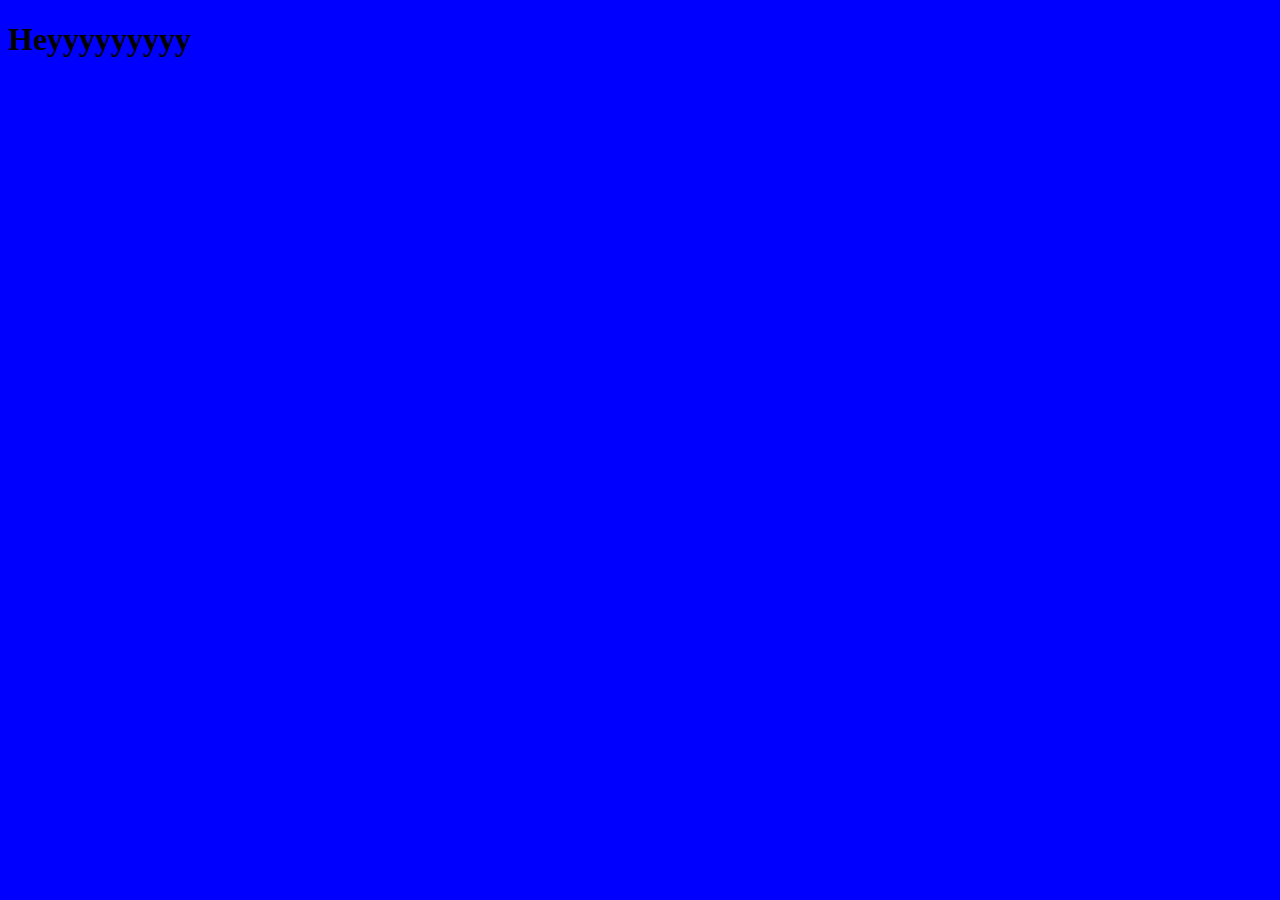
==== index.html @ 43ddbbf1 "Changes" ====
<!DOCTYPE html>
<html lang="en">
<head>
    <meta charset="UTF-8">
    <meta http-equiv="X-UA-Compatible" content="IE=edge">
    <meta name="viewport" content="width=device-width, initial-scale=1.0">
    <title>Twitter</title>
    <link rel="stylesheet" href="style.css">
</head>
<body>
    <h1>Heyyyyyyyyy</h1>
</body>
</html>
---- style.css ----
*{
    background-color: blue;
}
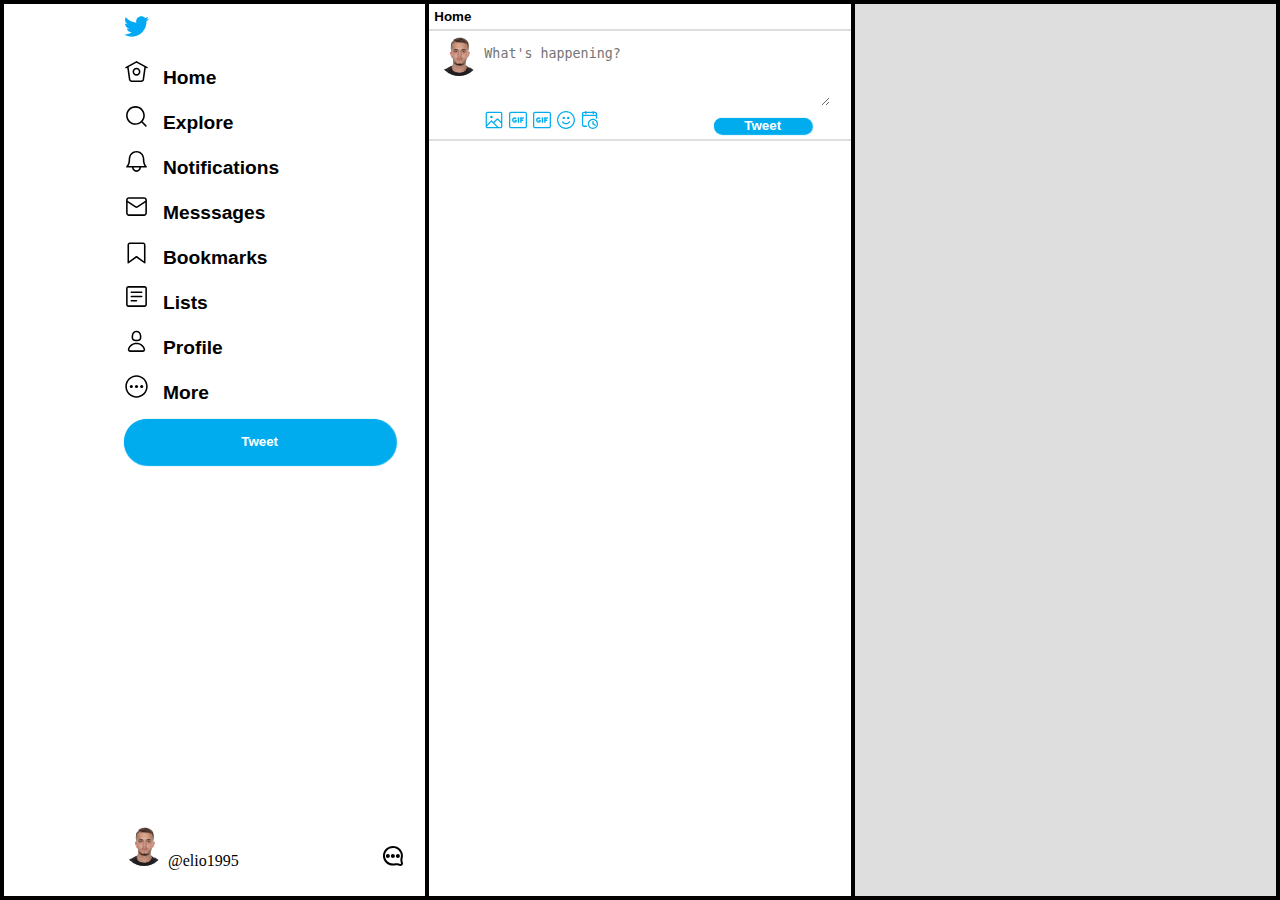
==== commit 0145d3f2: "Left-menu and main menu changes" ====
--- a/index.html
+++ b/index.html
@@ -8,6 +8,114 @@
     <link rel="stylesheet" href="style.css">
 </head>
 <body>
-    <h1>Heyyyyyyyyy</h1>
+<div class="container">
+
+<!-- LEFT-MENU -->
+<header class="left-menu">
+
+<nav class="navigation">
+ <div class="twitter-icon">
+<img src="images/icons/twitter.svg" alt="twitter"
+>
+</div>
+<div class="home">
+    <svg class="home-icon" viewBox="0 0 24 24"><g><path d="M22.46 7.57L12.357 2.115c-.223-.12-.49-.12-.713 0L1.543 7.57c-.364.197-.5.652-.303 1.017.135.25.394.393.66.393.12 0 .243-.03.356-.09l.815-.44L4.7 19.963c.214 1.215 1.308 2.062 2.658 2.062h9.282c1.352 0 2.445-.848 2.663-2.087l1.626-11.49.818.442c.364.193.82.06 1.017-.304.196-.363.06-.818-.304-1.016zm-4.638 12.133c-.107.606-.703.822-1.18.822H7.36c-.48 0-1.075-.216-1.178-.798L4.48 7.69 12 3.628l7.522 4.06-1.7 12.015z"></path><path d="M8.22 12.184c0 2.084 1.695 3.78 3.78 3.78s3.78-1.696 3.78-3.78-1.695-3.78-3.78-3.78-3.78 1.696-3.78 3.78zm6.06 0c0 1.258-1.022 2.28-2.28 2.28s-2.28-1.022-2.28-2.28 1.022-2.28 2.28-2.28 2.28 1.022 2.28 2.28z"></path></g></svg>
+    <p>Home</p>
+</div>
+<div class="explore">
+    <svg class="explore-icon" viewBox="0 0 24 24"><g><path d="M21.53 20.47l-3.66-3.66C19.195 15.24 20 13.214 20 11c0-4.97-4.03-9-9-9s-9 4.03-9 9 4.03 9 9 9c2.215 0 4.24-.804 5.808-2.13l3.66 3.66c.147.146.34.22.53.22s.385-.073.53-.22c.295-.293.295-.767.002-1.06zM3.5 11c0-4.135 3.365-7.5 7.5-7.5s7.5 3.365 7.5 7.5-3.365 7.5-7.5 7.5-7.5-3.365-7.5-7.5z"></path></g></svg>
+    <p>Explore</p> 
+</div>
+<div class="notifications">
+    <svg class="notifications-icon" viewBox="0 0 24 24"><g><path d="M21.697 16.468c-.02-.016-2.14-1.64-2.103-6.03.02-2.532-.812-4.782-2.347-6.335C15.872 2.71 14.01 1.94 12.005 1.93h-.013c-2.004.01-3.866.78-5.242 2.174-1.534 1.553-2.368 3.802-2.346 6.334.037 4.33-2.02 5.967-2.102 6.03-.26.193-.366.53-.265.838.102.308.39.515.712.515h4.92c.102 2.31 1.997 4.16 4.33 4.16s4.226-1.85 4.327-4.16h4.922c.322 0 .61-.206.71-.514.103-.307-.003-.645-.263-.838zM12 20.478c-1.505 0-2.73-1.177-2.828-2.658h5.656c-.1 1.48-1.323 2.66-2.828 2.66zM4.38 16.32c.74-1.132 1.548-3.028 1.524-5.896-.018-2.16.644-3.982 1.913-5.267C8.91 4.05 10.397 3.437 12 3.43c1.603.008 3.087.62 4.18 1.728 1.27 1.285 1.933 3.106 1.915 5.267-.024 2.868.785 4.765 1.525 5.896H4.38z"></path></g></svg>
+    <p>Notifications</p> 
+</div>
+<div class="messages">
+    <svg class="messages-icon" viewBox="0 0 24 24"><g><path d="M19.25 3.018H4.75C3.233 3.018 2 4.252 2 5.77v12.495c0 1.518 1.233 2.753 2.75 2.753h14.5c1.517 0 2.75-1.235 2.75-2.753V5.77c0-1.518-1.233-2.752-2.75-2.752zm-14.5 1.5h14.5c.69 0 1.25.56 1.25 1.25v.714l-8.05 5.367c-.273.18-.626.182-.9-.002L3.5 6.482v-.714c0-.69.56-1.25 1.25-1.25zm14.5 14.998H4.75c-.69 0-1.25-.56-1.25-1.25V8.24l7.24 4.83c.383.256.822.384 1.26.384.44 0 .877-.128 1.26-.383l7.24-4.83v10.022c0 .69-.56 1.25-1.25 1.25z"></path></g></svg>
+   <p>Messsages</p> 
+</div>
+<div class="bookmarks">
+    <svg class="bookmarks-icon" viewBox="0 0 24 24"><g><path d="M19.9 23.5c-.157 0-.312-.05-.442-.144L12 17.928l-7.458 5.43c-.228.164-.53.19-.782.06-.25-.127-.41-.385-.41-.667V5.6c0-1.24 1.01-2.25 2.25-2.25h12.798c1.24 0 2.25 1.01 2.25 2.25v17.15c0 .282-.158.54-.41.668-.106.055-.223.082-.34.082zM12 16.25c.155 0 .31.048.44.144l6.71 4.883V5.6c0-.412-.337-.75-.75-.75H5.6c-.413 0-.75.338-.75.75v15.677l6.71-4.883c.13-.096.285-.144.44-.144z"></path></g></svg>
+     <p>Bookmarks</p> 
+</div>
+<div class="lists">
+    <svg class="lists-icon" viewBox="0 0 24 24"><g><path d="M19.75 22H4.25C3.01 22 2 20.99 2 19.75V4.25C2 3.01 3.01 2 4.25 2h15.5C20.99 2 22 3.01 22 4.25v15.5c0 1.24-1.01 2.25-2.25 2.25zM4.25 3.5c-.414 0-.75.337-.75.75v15.5c0 .413.336.75.75.75h15.5c.414 0 .75-.337.75-.75V4.25c0-.413-.336-.75-.75-.75H4.25z"></path><path d="M17 8.64H7c-.414 0-.75-.337-.75-.75s.336-.75.75-.75h10c.414 0 .75.335.75.75s-.336.75-.75.75zm0 4.11H7c-.414 0-.75-.336-.75-.75s.336-.75.75-.75h10c.414 0 .75.336.75.75s-.336.75-.75.75zm-5 4.11H7c-.414 0-.75-.335-.75-.75s.336-.75.75-.75h5c.414 0 .75.337.75.75s-.336.75-.75.75z"></path></g></svg>
+    <p>Lists</p> 
+</div>
+<div class="profile">
+    <svg class="profile-icon" viewBox="0 0 24 24"><g><path d="M12 11.816c1.355 0 2.872-.15 3.84-1.256.814-.93 1.078-2.368.806-4.392-.38-2.825-2.117-4.512-4.646-4.512S7.734 3.343 7.354 6.17c-.272 2.022-.008 3.46.806 4.39.968 1.107 2.485 1.256 3.84 1.256zM8.84 6.368c.162-1.2.787-3.212 3.16-3.212s2.998 2.013 3.16 3.212c.207 1.55.057 2.627-.45 3.205-.455.52-1.266.743-2.71.743s-2.255-.223-2.71-.743c-.507-.578-.657-1.656-.45-3.205zm11.44 12.868c-.877-3.526-4.282-5.99-8.28-5.99s-7.403 2.464-8.28 5.99c-.172.692-.028 1.4.395 1.94.408.52 1.04.82 1.733.82h12.304c.693 0 1.325-.3 1.733-.82.424-.54.567-1.247.394-1.94zm-1.576 1.016c-.126.16-.316.246-.552.246H5.848c-.235 0-.426-.085-.552-.246-.137-.174-.18-.412-.12-.654.71-2.855 3.517-4.85 6.824-4.85s6.114 1.994 6.824 4.85c.06.242.017.48-.12.654z"></path></g></svg>
+    <p>Profile</p> 
+</div>
+<div class="more">
+    <svg class="more-icon" viewBox="0 0 24 24"><g><circle cx="17" cy="12" r="1.5"></circle><circle cx="12" cy="12" r="1.5"></circle><circle cx="7" cy="12" r="1.5"></circle><path d="M12 22.75C6.072 22.75 1.25 17.928 1.25 12S6.072 1.25 12 1.25 22.75 6.072 22.75 12 17.928 22.75 12 22.75zm0-20C6.9 2.75 2.75 6.9 2.75 12S6.9 21.25 12 21.25s9.25-4.15 9.25-9.25S17.1 2.75 12 2.75z"></path></g></svg>
+    <p>More</p> 
+</div>
+<button class="tweet">
+    <a href="page/page.html">Tweet</a>
+</button>
+</nav>
+
+<div class="my-profile">
+<img class="profile-picture" src="images/photos/profile.jpg" alt="Elio">
+@elio1995 
+<svg class="points" width="20px" height="20px" viewBox="0 0 20 20" version="1.1" xmlns="http://www.w3.org/2000/svg" xmlns:xlink="http://www.w3.org/1999/xlink">
+    <g id="Page-1" stroke="none" stroke-width="1" fill="none" fill-rule="evenodd">
+  <g id="Dribbble-Light-Preview" transform="translate(-420.000000, -959.000000)" fill="#000000">
+   <g id="icons" transform="translate(56.000000, 160.000000)">
+      <path d="M380.872728,808.94 C380.872728,810.045 379.977728,810.94 378.872728,810.94 C377.767728,810.94 376.872728,810.045 376.872728,808.94 C376.872728,807.835 377.767728,806.94 378.872728,806.94 C379.977728,806.94 380.872728,807.835 380.872728,808.94 M375.872728,808.94 C375.872728,810.045 374.977728,810.94 373.872728,810.94 C372.767728,810.94 371.872728,810.045 371.872728,808.94 C371.872728,807.835 372.767728,806.94 373.872728,806.94 C374.977728,806.94 375.872728,807.835 375.872728,808.94 M370.872728,808.94 C370.872728,810.045 369.977728,810.94 368.872728,810.94 C367.767728,810.94 366.872728,810.045 366.872728,808.94 C366.872728,807.835 367.767728,806.94 368.872728,806.94 C369.977728,806.94 370.872728,807.835 370.872728,808.94 M381.441728,817 C381.441728,817 378.825728,816.257 377.018728,816.257 C375.544728,816.257 375.208728,816.518 373.957728,816.518 C369.877728,816.518 366.581728,813.508 366.075728,809.851 C365.403728,804.997 369.268728,800.999 373.957728,801 C377.900728,801 381.002728,803.703 381.732728,807.083 C382.000728,808.318 381.973728,809.544 381.654728,810.726 C381.274728,812.131 381.291728,813.711 381.703728,815.294 C381.914728,816.103 382.302728,817 381.441728,817 M383.917728,815.859 C383.917728,815.859 383.640728,814.794 383.639728,814.79 C383.336728,813.63 383.271728,812.405 383.584728,811.248 C383.970728,809.822 384.035728,808.268 383.687728,806.66 C382.767728,802.405 378.861728,799 373.957728,799 C367.999728,798.999 363.264728,804.127 364.094728,810.125 C364.736728,814.766 368.870728,818.518 373.957728,818.518 C375.426728,818.518 375.722728,818.257 377.019728,818.257 C378.583728,818.257 380.795728,818.919 380.795728,818.919 C382.683728,819.392 384.399728,817.71 383.917728,815.859" id="message_three_points-[#1560]"></path>
+     </g>
+     </g>
+     </g>
+</svg>
+</div>
+</header>
+
+<!-- MAIN -->
+<main class="main">
+<h1>Home</h1>
+
+<div class="comment-box">
+
+    <form action="textarea">
+        <label class="comment">
+            <img  class="profile-picture" src="images/photos/profile.jpg" alt="elio"
+            height="50px"
+            width="50px">
+            <textarea
+            class="write-comment"
+            placeholder="What's happening?"
+            name="message"
+            cols="43"
+            rows="4"
+            minlength="10" 
+            ></textarea>
+        </label>
+    </form>
+    
+    <div class="comment-icon">
+        <svg viewBox="0 0 24 24" class="media-icon"><g><path d="M19.75 2H4.25C3.01 2 2 3.01 2 4.25v15.5C2 20.99 3.01 22 4.25 22h15.5c1.24 0 2.25-1.01 2.25-2.25V4.25C22 3.01 20.99 2 19.75 2zM4.25 3.5h15.5c.413 0 .75.337.75.75v9.676l-3.858-3.858c-.14-.14-.33-.22-.53-.22h-.003c-.2 0-.393.08-.532.224l-4.317 4.384-1.813-1.806c-.14-.14-.33-.22-.53-.22-.193-.03-.395.08-.535.227L3.5 17.642V4.25c0-.413.337-.75.75-.75zm-.744 16.28l5.418-5.534 6.282 6.254H4.25c-.402 0-.727-.322-.744-.72zm16.244.72h-2.42l-5.007-4.987 3.792-3.85 4.385 4.384v3.703c0 .413-.337.75-.75.75z"></path><circle cx="8.868" cy="8.309" r="1.542"></circle></g></svg>
+        <svg viewBox="0 0 24 24" class="gif-icon"><g><path d="M19 10.5V8.8h-4.4v6.4h1.7v-2h2v-1.7h-2v-1H19zm-7.3-1.7h1.7v6.4h-1.7V8.8zm-3.6 1.6c.4 0 .9.2 1.2.5l1.2-1C9.9 9.2 9 8.8 8.1 8.8c-1.8 0-3.2 1.4-3.2 3.2s1.4 3.2 3.2 3.2c1 0 1.8-.4 2.4-1.1v-2.5H7.7v1.2h1.2v.6c-.2.1-.5.2-.8.2-.9 0-1.6-.7-1.6-1.6 0-.8.7-1.6 1.6-1.6z"></path><path d="M20.5 2.02h-17c-1.24 0-2.25 1.007-2.25 2.247v15.507c0 1.238 1.01 2.246 2.25 2.246h17c1.24 0 2.25-1.008 2.25-2.246V4.267c0-1.24-1.01-2.247-2.25-2.247zm.75 17.754c0 .41-.336.746-.75.746h-17c-.414 0-.75-.336-.75-.746V4.267c0-.412.336-.747.75-.747h17c.414 0 .75.335.75.747v15.507z"></path></g></svg>
+        <svg viewBox="0 0 24 24" class="chart-icon"><g><path d="M19 10.5V8.8h-4.4v6.4h1.7v-2h2v-1.7h-2v-1H19zm-7.3-1.7h1.7v6.4h-1.7V8.8zm-3.6 1.6c.4 0 .9.2 1.2.5l1.2-1C9.9 9.2 9 8.8 8.1 8.8c-1.8 0-3.2 1.4-3.2 3.2s1.4 3.2 3.2 3.2c1 0 1.8-.4 2.4-1.1v-2.5H7.7v1.2h1.2v.6c-.2.1-.5.2-.8.2-.9 0-1.6-.7-1.6-1.6 0-.8.7-1.6 1.6-1.6z"></path><path d="M20.5 2.02h-17c-1.24 0-2.25 1.007-2.25 2.247v15.507c0 1.238 1.01 2.246 2.25 2.246h17c1.24 0 2.25-1.008 2.25-2.246V4.267c0-1.24-1.01-2.247-2.25-2.247zm.75 17.754c0 .41-.336.746-.75.746h-17c-.414 0-.75-.336-.75-.746V4.267c0-.412.336-.747.75-.747h17c.414 0 .75.335.75.747v15.507z"></path></g></svg>
+        <svg viewBox="0 0 24 24" class="emoji-icon"><g><path d="M12 22.75C6.072 22.75 1.25 17.928 1.25 12S6.072 1.25 12 1.25 22.75 6.072 22.75 12 17.928 22.75 12 22.75zm0-20C6.9 2.75 2.75 6.9 2.75 12S6.9 21.25 12 21.25s9.25-4.15 9.25-9.25S17.1 2.75 12 2.75z"></path><path d="M12 17.115c-1.892 0-3.633-.95-4.656-2.544-.224-.348-.123-.81.226-1.035.348-.226.812-.124 1.036.226.747 1.162 2.016 1.855 3.395 1.855s2.648-.693 3.396-1.854c.224-.35.688-.45 1.036-.225.35.224.45.688.226 1.036-1.025 1.594-2.766 2.545-4.658 2.545z"></path><circle cx="14.738" cy="9.458" r="1.478"></circle><circle cx="9.262" cy="9.458" r="1.478"></circle></g></svg>
+        <svg viewBox="0 0 24 24" class="calendar-icon"><g><path d="M-37.9 18c-.1-.1-.1-.1-.1-.2.1 0 .1.1.1.2z"></path><path d="M-37.9 18c-.1-.1-.1-.1-.1-.2.1 0 .1.1.1.2zM18 2.2h-1.3v-.3c0-.4-.3-.8-.8-.8-.4 0-.8.3-.8.8v.3H7.7v-.3c0-.4-.3-.8-.8-.8-.4 0-.8.3-.8.8v.3H4.8c-1.4 0-2.5 1.1-2.5 2.5v13.1c0 1.4 1.1 2.5 2.5 2.5h2.9c.4 0 .8-.3.8-.8 0-.4-.3-.8-.8-.8H4.8c-.6 0-1-.5-1-1V7.9c0-.3.4-.7 1-.7H18c.6 0 1 .4 1 .7v1.8c0 .4.3.8.8.8.4 0 .8-.3.8-.8v-5c-.1-1.4-1.2-2.5-2.6-2.5zm1 3.7c-.3-.1-.7-.2-1-.2H4.8c-.4 0-.7.1-1 .2V4.7c0-.6.5-1 1-1h1.3v.5c0 .4.3.8.8.8.4 0 .8-.3.8-.8v-.5h7.5v.5c0 .4.3.8.8.8.4 0 .8-.3.8-.8v-.5H18c.6 0 1 .5 1 1v1.2z"></path><path d="M15.5 10.4c-3.4 0-6.2 2.8-6.2 6.2 0 3.4 2.8 6.2 6.2 6.2 3.4 0 6.2-2.8 6.2-6.2 0-3.4-2.8-6.2-6.2-6.2zm0 11c-2.6 0-4.7-2.1-4.7-4.7s2.1-4.7 4.7-4.7 4.7 2.1 4.7 4.7c0 2.5-2.1 4.7-4.7 4.7z"></path><path d="M18.9 18.7c-.1.2-.4.4-.6.4-.1 0-.3 0-.4-.1l-3.1-2v-3c0-.4.3-.8.8-.8.4 0 .8.3.8.8v2.2l2.4 1.5c.2.2.3.6.1 1z"></path></g></svg>
+    </div>
+    
+    <button class="tweet-1">
+        <a href="page/page.html">Tweet</a>
+    </button>  
+</div>
+    
+
+
+
+</main>
+
+<!-- RIGHT-MENU -->
+<aside class="right-menu">    
+</aside>
+
+</div>
+
+</body>
 </body>
 </html>--- a/style.css
+++ b/style.css
@@ -1,3 +1,279 @@
 *{
-    background-color: blue;
+ margin: 0;
+ padding: 0;
+ box-sizing: border-box;
+}
+
+
+.container{
+    border: solid 2px black;
+
+    display: grid;
+    grid-template-columns: minmax(auto, 1fr) minmax(400px,1fr) minmax(auto, 1fr);
+
+    width: 100vw;
+    height: 100vh;
+    background-color: rgb(223, 222, 222);
+}
+
+/* LEFT-MENU */
+.left-menu{
+    border: solid 2px black;
+    padding: 10px 0 0 120px;
+    display: grid;
+    grid-template-rows: auto 70px;
+    background-color: white;
+}
+
+.navigation{
+    display: grid;
+    grid-auto-rows: 45px;
+
+}
+
+.twitter-icon{
+    height: 25px;
+    width: 25px;
+    margin-bottom: 50px;
+}
+
+.home p{
+    display: inline;
+    font-size: larger;
+    padding: 10px;
+    font-weight: bold;
+    font-family:  -apple-system, BlinkMacSystemFont, "Segoe UI", Roboto, Helvetica, Arial, sans-serif;
+    
+}
+
+.home-icon{
+ width: 25px;
+ height: 25px;
+}
+
+
+.explore p{
+    display: inline;
+    font-size: larger;
+    padding: 10px;
+    font-weight: bold;
+    font-family:  -apple-system, BlinkMacSystemFont, "Segoe UI", Roboto, Helvetica, Arial, sans-serif;
+}
+
+.explore-icon{
+    width: 25px;
+    height: 25px; 
+}
+
+
+.notifications p{
+    display: inline;
+    font-size: larger;
+    padding: 10px;
+    font-weight: bold;
+    font-family:  -apple-system, BlinkMacSystemFont, "Segoe UI", Roboto, Helvetica, Arial, sans-serif;
+}
+
+.notifications-icon{
+    width: 25px;
+    height: 25px; 
+}
+
+
+.messages p{
+    display: inline;
+    font-size: larger;
+    padding: 10px;
+    font-weight: bold;
+    font-family:  -apple-system, BlinkMacSystemFont, "Segoe UI", Roboto, Helvetica, Arial, sans-serif;
+}
+
+.messages-icon{
+    width: 25px;
+    height: 25px; 
+}
+
+.bookmarks p{
+    display: inline;
+    font-size: larger;
+    padding: 10px;
+    font-weight: bold;
+    font-family:  -apple-system, BlinkMacSystemFont, "Segoe UI", Roboto, Helvetica, Arial, sans-serif;
+}
+
+.bookmarks-icon{
+    width: 25px;
+    height: 25px; 
+}
+
+
+.lists p{
+    display: inline;
+    font-size: larger;
+    padding: 10px;
+    font-weight: bold;
+    font-family:  -apple-system, BlinkMacSystemFont, "Segoe UI", Roboto, Helvetica, Arial, sans-serif;
+}
+
+.lists-icon{
+    width: 25px;
+    height: 25px; 
+}
+
+.profile p{
+    display: inline;
+    font-size: larger;
+    padding: 10px;
+    font-weight: bold;
+    font-family:  -apple-system, BlinkMacSystemFont, "Segoe UI", Roboto, Helvetica, Arial, sans-serif;
+}
+
+.profile-icon{
+    width: 25px;
+    height: 25px; 
+}
+
+.more p{
+    display: inline;
+    font-size: larger;
+    padding: 10px;
+    font-weight: bold;
+    font-family:  -apple-system, BlinkMacSystemFont, "Segoe UI", Roboto, Helvetica, Arial, sans-serif;
+}
+
+.more-icon{
+    width: 25px;
+    height: 25px; 
+}
+
+.tweet{
+    background-color: #00acee;
+    margin-right: 30px;
+    border-radius: 30px 30px 30px 30px;
+    box-shadow: 1px 1px 1px 1px #00acee;
+    border: none;
+}
+
+.tweet a{
+    text-decoration: none;
+    color: white;
+    font-weight: bold;
+    font-family:  -apple-system, BlinkMacSystemFont, "Segoe UI", Roboto, Helvetica, Arial, sans-serif;
+}
+
+.my-profile{
+
+}
+
+.profile-picture{
+    height: 40px;
+    width: 40px;
+    border-radius: 50%;
+}
+
+
+.points{
+  margin-left: 140px; 
+}
+
+/* MAIN */
+.main{
+    border: solid 2px black;
+    background-color: white;
+}
+
+
+.main h1{
+    border-bottom: solid 2px rgb(223, 222, 222);
+    margin-bottom: 5px;
+    padding: 5px;
+    font-weight: bold;
+    font-family:  -apple-system, BlinkMacSystemFont, "Segoe UI", Roboto, Helvetica, Arial, sans-serif;
+    font-size: smaller;
+}
+
+.comment-box{
+    border-bottom: solid 2px rgb(223, 222, 222);
+    padding-bottom: 5px;
+    margin-bottom: 15px;
+}
+
+.comment{
+    position: relative;
+}
+
+
+.comment .profile-picture{
+    position: absolute;
+    margin-left: 10px;
+}
+
+.comment .write-comment{
+    margin-left: 55px;
+    margin-top: 10px;
+    overflow: hidden;
+    border: none;
+}
+
+
+.comment-icon{
+    display: inline;
+    margin-left: 55px;
+}
+
+.media-icon{
+    width: 20px;
+    height: 20px; 
+    fill: #00acee;
+}
+
+.gif-icon{
+    width: 20px;
+    height: 20px; 
+    fill: #00acee;
+}
+
+.chart-icon{
+    width: 20px;
+    height: 20px; 
+    fill: #00acee;
+}
+
+.emoji-icon{
+    width: 20px;
+    height: 20px; 
+    fill: #00acee;
+}
+
+.calendar-icon{
+    width: 20px;
+    height: 20px; 
+    fill: #00acee;
+}
+
+
+.tweet-1{
+    background-color: #00acee;
+    margin-right: 30px;
+    border-radius: 30px 30px 30px 30px;
+    box-shadow: 1px 1px 1px 1px #00acee;
+    border: none;
+    margin-left: 110px;
+    display: inline;
+    
+}
+
+.tweet-1 a{
+    text-decoration: none;
+    color: white;
+    font-family:  -apple-system, BlinkMacSystemFont, "Segoe UI", Roboto, Helvetica, Arial, sans-serif;
+    font-weight: bold;
+    
+    margin: 30px;
+}
+
+
+/* RIGHT-MENU */
+.right-menu{
+    border: solid 2px black;
 }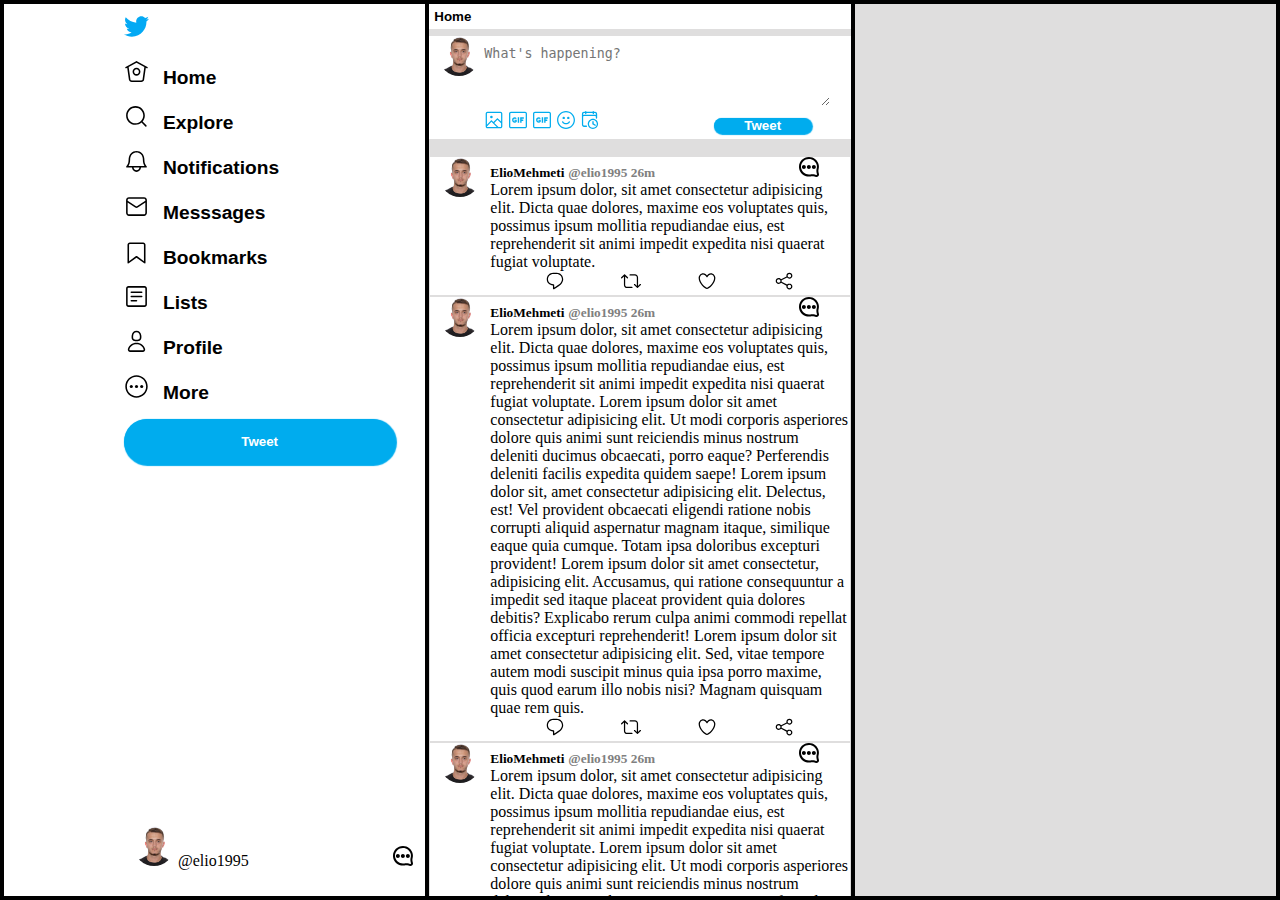
==== commit 40238aee: "main menu changes" ====
--- a/index.html
+++ b/index.html
@@ -105,6 +105,389 @@
     </button>  
 </div>
     
+<article class="posts">
+<section class="post-area">
+<div>
+    <img class="profile-picture" src="images/photos/profile.jpg" alt="Elio"
+    height="50px"
+    width="50px">
+</div>
+<div>
+    <h2>ElioMehmeti</h2> <h3>@elio1995 26m</h3> <svg class="points" width="20px" height="20px" viewBox="0 0 20 20" version="1.1" xmlns="http://www.w3.org/2000/svg" xmlns:xlink="http://www.w3.org/1999/xlink">
+        <g id="Page-1" stroke="none" stroke-width="1" fill="none" fill-rule="evenodd">
+      <g id="Dribbble-Light-Preview" transform="translate(-420.000000, -959.000000)" fill="#000000">
+       <g id="icons" transform="translate(56.000000, 160.000000)">
+          <path d="M380.872728,808.94 C380.872728,810.045 379.977728,810.94 378.872728,810.94 C377.767728,810.94 376.872728,810.045 376.872728,808.94 C376.872728,807.835 377.767728,806.94 378.872728,806.94 C379.977728,806.94 380.872728,807.835 380.872728,808.94 M375.872728,808.94 C375.872728,810.045 374.977728,810.94 373.872728,810.94 C372.767728,810.94 371.872728,810.045 371.872728,808.94 C371.872728,807.835 372.767728,806.94 373.872728,806.94 C374.977728,806.94 375.872728,807.835 375.872728,808.94 M370.872728,808.94 C370.872728,810.045 369.977728,810.94 368.872728,810.94 C367.767728,810.94 366.872728,810.045 366.872728,808.94 C366.872728,807.835 367.767728,806.94 368.872728,806.94 C369.977728,806.94 370.872728,807.835 370.872728,808.94 M381.441728,817 C381.441728,817 378.825728,816.257 377.018728,816.257 C375.544728,816.257 375.208728,816.518 373.957728,816.518 C369.877728,816.518 366.581728,813.508 366.075728,809.851 C365.403728,804.997 369.268728,800.999 373.957728,801 C377.900728,801 381.002728,803.703 381.732728,807.083 C382.000728,808.318 381.973728,809.544 381.654728,810.726 C381.274728,812.131 381.291728,813.711 381.703728,815.294 C381.914728,816.103 382.302728,817 381.441728,817 M383.917728,815.859 C383.917728,815.859 383.640728,814.794 383.639728,814.79 C383.336728,813.63 383.271728,812.405 383.584728,811.248 C383.970728,809.822 384.035728,808.268 383.687728,806.66 C382.767728,802.405 378.861728,799 373.957728,799 C367.999728,798.999 363.264728,804.127 364.094728,810.125 C364.736728,814.766 368.870728,818.518 373.957728,818.518 C375.426728,818.518 375.722728,818.257 377.019728,818.257 C378.583728,818.257 380.795728,818.919 380.795728,818.919 C382.683728,819.392 384.399728,817.71 383.917728,815.859" id="message_three_points-[#1560]"></path>
+         </g>
+         </g>
+         </g>
+    </svg>
+    <p>Lorem ipsum dolor, sit amet consectetur adipisicing elit. Dicta quae dolores, maxime eos voluptates quis, possimus ipsum mollitia repudiandae eius, est reprehenderit sit animi impedit expedita nisi quaerat fugiat voluptate.</p>
+    <div class="comment-like-icons">
+       <div> <svg viewBox="0 0 24 24" class="comment-icon"><g><path d="M14.046 2.242l-4.148-.01h-.002c-4.374 0-7.8 3.427-7.8 7.802 0 4.098 3.186 7.206 7.465 7.37v3.828c0 .108.044.286.12.403.142.225.384.347.632.347.138 0 .277-.038.402-.118.264-.168 6.473-4.14 8.088-5.506 1.902-1.61 3.04-3.97 3.043-6.312v-.017c-.006-4.367-3.43-7.787-7.8-7.788zm3.787 12.972c-1.134.96-4.862 3.405-6.772 4.643V16.67c0-.414-.335-.75-.75-.75h-.396c-3.66 0-6.318-2.476-6.318-5.886 0-3.534 2.768-6.302 6.3-6.302l4.147.01h.002c3.532 0 6.3 2.766 6.302 6.296-.003 1.91-.942 3.844-2.514 5.176z"></path></g></svg></div>
+      <div><svg viewBox="0 0 24 24" class="repost-icon"><g><path d="M23.77 15.67c-.292-.293-.767-.293-1.06 0l-2.22 2.22V7.65c0-2.068-1.683-3.75-3.75-3.75h-5.85c-.414 0-.75.336-.75.75s.336.75.75.75h5.85c1.24 0 2.25 1.01 2.25 2.25v10.24l-2.22-2.22c-.293-.293-.768-.293-1.06 0s-.294.768 0 1.06l3.5 3.5c.145.147.337.22.53.22s.383-.072.53-.22l3.5-3.5c.294-.292.294-.767 0-1.06zm-10.66 3.28H7.26c-1.24 0-2.25-1.01-2.25-2.25V6.46l2.22 2.22c.148.147.34.22.532.22s.384-.073.53-.22c.293-.293.293-.768 0-1.06l-3.5-3.5c-.293-.294-.768-.294-1.06 0l-3.5 3.5c-.294.292-.294.767 0 1.06s.767.293 1.06 0l2.22-2.22V16.7c0 2.068 1.683 3.75 3.75 3.75h5.85c.414 0 .75-.336.75-.75s-.337-.75-.75-.75z"></path></g></svg></div>
+      <div><svg viewBox="0 0 24 24" class="like-icon"><g><path d="M12 21.638h-.014C9.403 21.59 1.95 14.856 1.95 8.478c0-3.064 2.525-5.754 5.403-5.754 2.29 0 3.83 1.58 4.646 2.73.814-1.148 2.354-2.73 4.645-2.73 2.88 0 5.404 2.69 5.404 5.755 0 6.376-7.454 13.11-10.037 13.157H12zM7.354 4.225c-2.08 0-3.903 1.988-3.903 4.255 0 5.74 7.034 11.596 8.55 11.658 1.518-.062 8.55-5.917 8.55-11.658 0-2.267-1.823-4.255-3.903-4.255-2.528 0-3.94 2.936-3.952 2.965-.23.562-1.156.562-1.387 0-.014-.03-1.425-2.965-3.954-2.965z"></path></g></svg></div>
+      <div><svg viewBox="0 0 24 24" class="share-icon"><g><path d="M18.466 14.928c-1.118 0-2.106.525-2.765 1.328l-6.587-3.358c.066-.27.11-.55.11-.842 0-.287-.042-.562-.106-.83l6.575-3.32c.658.81 1.65 1.34 2.774 1.34 1.978 0 3.586-1.606 3.586-3.58s-1.608-3.58-3.586-3.58-3.586 1.606-3.586 3.58c0 .314.054.614.13.904L8.463 9.876c-.656-.846-1.672-1.4-2.824-1.4-1.98 0-3.588 1.606-3.588 3.58s1.61 3.58 3.587 3.58c1.146 0 2.158-.55 2.815-1.39l6.56 3.343c-.08.294-.135.598-.135.918 0 1.974 1.608 3.58 3.586 3.58s3.586-1.606 3.586-3.58-1.61-3.58-3.586-3.58zm0-11.34c1.15 0 2.086.932 2.086 2.078s-.936 2.08-2.086 2.08-2.086-.934-2.086-2.08.935-2.08 2.086-2.08zM5.64 14.134c-1.15 0-2.088-.933-2.088-2.08s.937-2.08 2.087-2.08 2.085.935 2.085 2.08-.936 2.08-2.086 2.08zm12.826 6.452c-1.15 0-2.086-.933-2.086-2.08s.936-2.08 2.086-2.08 2.086.935 2.086 2.08-.936 2.08-2.086 2.08z"></path></g></svg></div>
+    </div>   
+</div>
+</section>
+
+<section class="post-area">
+    <div>
+        <img class="profile-picture" src="images/photos/profile.jpg" alt="Elio"
+        height="50px"
+        width="50px">
+    </div>
+    <div>
+        <h2>ElioMehmeti</h2> <h3>@elio1995 26m</h3> <svg class="points" width="20px" height="20px" viewBox="0 0 20 20" version="1.1" xmlns="http://www.w3.org/2000/svg" xmlns:xlink="http://www.w3.org/1999/xlink">
+            <g id="Page-1" stroke="none" stroke-width="1" fill="none" fill-rule="evenodd">
+          <g id="Dribbble-Light-Preview" transform="translate(-420.000000, -959.000000)" fill="#000000">
+           <g id="icons" transform="translate(56.000000, 160.000000)">
+              <path d="M380.872728,808.94 C380.872728,810.045 379.977728,810.94 378.872728,810.94 C377.767728,810.94 376.872728,810.045 376.872728,808.94 C376.872728,807.835 377.767728,806.94 378.872728,806.94 C379.977728,806.94 380.872728,807.835 380.872728,808.94 M375.872728,808.94 C375.872728,810.045 374.977728,810.94 373.872728,810.94 C372.767728,810.94 371.872728,810.045 371.872728,808.94 C371.872728,807.835 372.767728,806.94 373.872728,806.94 C374.977728,806.94 375.872728,807.835 375.872728,808.94 M370.872728,808.94 C370.872728,810.045 369.977728,810.94 368.872728,810.94 C367.767728,810.94 366.872728,810.045 366.872728,808.94 C366.872728,807.835 367.767728,806.94 368.872728,806.94 C369.977728,806.94 370.872728,807.835 370.872728,808.94 M381.441728,817 C381.441728,817 378.825728,816.257 377.018728,816.257 C375.544728,816.257 375.208728,816.518 373.957728,816.518 C369.877728,816.518 366.581728,813.508 366.075728,809.851 C365.403728,804.997 369.268728,800.999 373.957728,801 C377.900728,801 381.002728,803.703 381.732728,807.083 C382.000728,808.318 381.973728,809.544 381.654728,810.726 C381.274728,812.131 381.291728,813.711 381.703728,815.294 C381.914728,816.103 382.302728,817 381.441728,817 M383.917728,815.859 C383.917728,815.859 383.640728,814.794 383.639728,814.79 C383.336728,813.63 383.271728,812.405 383.584728,811.248 C383.970728,809.822 384.035728,808.268 383.687728,806.66 C382.767728,802.405 378.861728,799 373.957728,799 C367.999728,798.999 363.264728,804.127 364.094728,810.125 C364.736728,814.766 368.870728,818.518 373.957728,818.518 C375.426728,818.518 375.722728,818.257 377.019728,818.257 C378.583728,818.257 380.795728,818.919 380.795728,818.919 C382.683728,819.392 384.399728,817.71 383.917728,815.859" id="message_three_points-[#1560]"></path>
+             </g>
+             </g>
+             </g>
+        </svg>
+        <p>Lorem ipsum dolor, sit amet consectetur adipisicing elit. Dicta quae dolores, maxime eos voluptates quis, possimus ipsum mollitia repudiandae eius, est reprehenderit sit animi impedit expedita nisi quaerat fugiat voluptate. Lorem ipsum dolor sit amet consectetur adipisicing elit. Ut modi corporis asperiores dolore quis animi sunt reiciendis minus nostrum deleniti ducimus obcaecati, porro eaque? Perferendis deleniti facilis expedita quidem saepe! Lorem ipsum dolor sit, amet consectetur adipisicing elit. Delectus, est! Vel provident obcaecati eligendi ratione nobis corrupti aliquid aspernatur magnam itaque, similique eaque quia cumque. Totam ipsa doloribus excepturi provident! Lorem ipsum dolor sit amet consectetur, adipisicing elit. Accusamus, qui ratione consequuntur a impedit sed itaque placeat provident quia dolores debitis? Explicabo rerum culpa animi commodi repellat officia excepturi reprehenderit! Lorem ipsum dolor sit amet consectetur adipisicing elit. Sed, vitae tempore autem modi suscipit minus quia ipsa porro maxime, quis quod earum illo nobis nisi? Magnam quisquam quae rem quis. </p>
+        <div class="comment-like-icons">
+           <div> <svg viewBox="0 0 24 24" class="comment-icon"><g><path d="M14.046 2.242l-4.148-.01h-.002c-4.374 0-7.8 3.427-7.8 7.802 0 4.098 3.186 7.206 7.465 7.37v3.828c0 .108.044.286.12.403.142.225.384.347.632.347.138 0 .277-.038.402-.118.264-.168 6.473-4.14 8.088-5.506 1.902-1.61 3.04-3.97 3.043-6.312v-.017c-.006-4.367-3.43-7.787-7.8-7.788zm3.787 12.972c-1.134.96-4.862 3.405-6.772 4.643V16.67c0-.414-.335-.75-.75-.75h-.396c-3.66 0-6.318-2.476-6.318-5.886 0-3.534 2.768-6.302 6.3-6.302l4.147.01h.002c3.532 0 6.3 2.766 6.302 6.296-.003 1.91-.942 3.844-2.514 5.176z"></path></g></svg></div>
+          <div><svg viewBox="0 0 24 24" class="repost-icon"><g><path d="M23.77 15.67c-.292-.293-.767-.293-1.06 0l-2.22 2.22V7.65c0-2.068-1.683-3.75-3.75-3.75h-5.85c-.414 0-.75.336-.75.75s.336.75.75.75h5.85c1.24 0 2.25 1.01 2.25 2.25v10.24l-2.22-2.22c-.293-.293-.768-.293-1.06 0s-.294.768 0 1.06l3.5 3.5c.145.147.337.22.53.22s.383-.072.53-.22l3.5-3.5c.294-.292.294-.767 0-1.06zm-10.66 3.28H7.26c-1.24 0-2.25-1.01-2.25-2.25V6.46l2.22 2.22c.148.147.34.22.532.22s.384-.073.53-.22c.293-.293.293-.768 0-1.06l-3.5-3.5c-.293-.294-.768-.294-1.06 0l-3.5 3.5c-.294.292-.294.767 0 1.06s.767.293 1.06 0l2.22-2.22V16.7c0 2.068 1.683 3.75 3.75 3.75h5.85c.414 0 .75-.336.75-.75s-.337-.75-.75-.75z"></path></g></svg></div>
+          <div><svg viewBox="0 0 24 24" class="like-icon"><g><path d="M12 21.638h-.014C9.403 21.59 1.95 14.856 1.95 8.478c0-3.064 2.525-5.754 5.403-5.754 2.29 0 3.83 1.58 4.646 2.73.814-1.148 2.354-2.73 4.645-2.73 2.88 0 5.404 2.69 5.404 5.755 0 6.376-7.454 13.11-10.037 13.157H12zM7.354 4.225c-2.08 0-3.903 1.988-3.903 4.255 0 5.74 7.034 11.596 8.55 11.658 1.518-.062 8.55-5.917 8.55-11.658 0-2.267-1.823-4.255-3.903-4.255-2.528 0-3.94 2.936-3.952 2.965-.23.562-1.156.562-1.387 0-.014-.03-1.425-2.965-3.954-2.965z"></path></g></svg></div>
+          <div><svg viewBox="0 0 24 24" class="share-icon"><g><path d="M18.466 14.928c-1.118 0-2.106.525-2.765 1.328l-6.587-3.358c.066-.27.11-.55.11-.842 0-.287-.042-.562-.106-.83l6.575-3.32c.658.81 1.65 1.34 2.774 1.34 1.978 0 3.586-1.606 3.586-3.58s-1.608-3.58-3.586-3.58-3.586 1.606-3.586 3.58c0 .314.054.614.13.904L8.463 9.876c-.656-.846-1.672-1.4-2.824-1.4-1.98 0-3.588 1.606-3.588 3.58s1.61 3.58 3.587 3.58c1.146 0 2.158-.55 2.815-1.39l6.56 3.343c-.08.294-.135.598-.135.918 0 1.974 1.608 3.58 3.586 3.58s3.586-1.606 3.586-3.58-1.61-3.58-3.586-3.58zm0-11.34c1.15 0 2.086.932 2.086 2.078s-.936 2.08-2.086 2.08-2.086-.934-2.086-2.08.935-2.08 2.086-2.08zM5.64 14.134c-1.15 0-2.088-.933-2.088-2.08s.937-2.08 2.087-2.08 2.085.935 2.085 2.08-.936 2.08-2.086 2.08zm12.826 6.452c-1.15 0-2.086-.933-2.086-2.08s.936-2.08 2.086-2.08 2.086.935 2.086 2.08-.936 2.08-2.086 2.08z"></path></g></svg></div>
+        </div>   
+    </div>
+    </section>
+
+    <section class="post-area">
+        <div>
+            <img class="profile-picture" src="images/photos/profile.jpg" alt="Elio"
+            height="50px"
+            width="50px">
+        </div>
+        <div>
+            <h2>ElioMehmeti</h2> <h3>@elio1995 26m</h3> <svg class="points" width="20px" height="20px" viewBox="0 0 20 20" version="1.1" xmlns="http://www.w3.org/2000/svg" xmlns:xlink="http://www.w3.org/1999/xlink">
+                <g id="Page-1" stroke="none" stroke-width="1" fill="none" fill-rule="evenodd">
+              <g id="Dribbble-Light-Preview" transform="translate(-420.000000, -959.000000)" fill="#000000">
+               <g id="icons" transform="translate(56.000000, 160.000000)">
+                  <path d="M380.872728,808.94 C380.872728,810.045 379.977728,810.94 378.872728,810.94 C377.767728,810.94 376.872728,810.045 376.872728,808.94 C376.872728,807.835 377.767728,806.94 378.872728,806.94 C379.977728,806.94 380.872728,807.835 380.872728,808.94 M375.872728,808.94 C375.872728,810.045 374.977728,810.94 373.872728,810.94 C372.767728,810.94 371.872728,810.045 371.872728,808.94 C371.872728,807.835 372.767728,806.94 373.872728,806.94 C374.977728,806.94 375.872728,807.835 375.872728,808.94 M370.872728,808.94 C370.872728,810.045 369.977728,810.94 368.872728,810.94 C367.767728,810.94 366.872728,810.045 366.872728,808.94 C366.872728,807.835 367.767728,806.94 368.872728,806.94 C369.977728,806.94 370.872728,807.835 370.872728,808.94 M381.441728,817 C381.441728,817 378.825728,816.257 377.018728,816.257 C375.544728,816.257 375.208728,816.518 373.957728,816.518 C369.877728,816.518 366.581728,813.508 366.075728,809.851 C365.403728,804.997 369.268728,800.999 373.957728,801 C377.900728,801 381.002728,803.703 381.732728,807.083 C382.000728,808.318 381.973728,809.544 381.654728,810.726 C381.274728,812.131 381.291728,813.711 381.703728,815.294 C381.914728,816.103 382.302728,817 381.441728,817 M383.917728,815.859 C383.917728,815.859 383.640728,814.794 383.639728,814.79 C383.336728,813.63 383.271728,812.405 383.584728,811.248 C383.970728,809.822 384.035728,808.268 383.687728,806.66 C382.767728,802.405 378.861728,799 373.957728,799 C367.999728,798.999 363.264728,804.127 364.094728,810.125 C364.736728,814.766 368.870728,818.518 373.957728,818.518 C375.426728,818.518 375.722728,818.257 377.019728,818.257 C378.583728,818.257 380.795728,818.919 380.795728,818.919 C382.683728,819.392 384.399728,817.71 383.917728,815.859" id="message_three_points-[#1560]"></path>
+                 </g>
+                 </g>
+                 </g>
+            </svg>
+            <p>Lorem ipsum dolor, sit amet consectetur adipisicing elit. Dicta quae dolores, maxime eos voluptates quis, possimus ipsum mollitia repudiandae eius, est reprehenderit sit animi impedit expedita nisi quaerat fugiat voluptate. Lorem ipsum dolor sit amet consectetur adipisicing elit. Ut modi corporis asperiores dolore quis animi sunt reiciendis minus nostrum deleniti ducimus obcaecati, porro eaque? Perferendis deleniti facilis expedita quidem saepe! Lorem ipsum dolor sit, amet consectetur adipisicing elit. Delectus, est! Vel provident obcaecati eligendi ratione nobis corrupti aliquid aspernatur magnam itaque, similique eaque quia cumque. Totam ipsa doloribus excepturi provident! Lorem ipsum dolor sit amet consectetur, adipisicing elit. Accusamus, qui ratione consequuntur a impedit sed itaque placeat provident quia dolores debitis? Explicabo rerum culpa animi commodi repellat officia excepturi reprehenderit! Lorem ipsum dolor sit amet consectetur adipisicing elit. Sed, vitae tempore autem modi suscipit minus quia ipsa porro maxime, quis quod earum illo nobis nisi? Magnam quisquam quae rem quis. </p>
+            <div class="comment-like-icons">
+               <div> <svg viewBox="0 0 24 24" class="comment-icon"><g><path d="M14.046 2.242l-4.148-.01h-.002c-4.374 0-7.8 3.427-7.8 7.802 0 4.098 3.186 7.206 7.465 7.37v3.828c0 .108.044.286.12.403.142.225.384.347.632.347.138 0 .277-.038.402-.118.264-.168 6.473-4.14 8.088-5.506 1.902-1.61 3.04-3.97 3.043-6.312v-.017c-.006-4.367-3.43-7.787-7.8-7.788zm3.787 12.972c-1.134.96-4.862 3.405-6.772 4.643V16.67c0-.414-.335-.75-.75-.75h-.396c-3.66 0-6.318-2.476-6.318-5.886 0-3.534 2.768-6.302 6.3-6.302l4.147.01h.002c3.532 0 6.3 2.766 6.302 6.296-.003 1.91-.942 3.844-2.514 5.176z"></path></g></svg></div>
+              <div><svg viewBox="0 0 24 24" class="repost-icon"><g><path d="M23.77 15.67c-.292-.293-.767-.293-1.06 0l-2.22 2.22V7.65c0-2.068-1.683-3.75-3.75-3.75h-5.85c-.414 0-.75.336-.75.75s.336.75.75.75h5.85c1.24 0 2.25 1.01 2.25 2.25v10.24l-2.22-2.22c-.293-.293-.768-.293-1.06 0s-.294.768 0 1.06l3.5 3.5c.145.147.337.22.53.22s.383-.072.53-.22l3.5-3.5c.294-.292.294-.767 0-1.06zm-10.66 3.28H7.26c-1.24 0-2.25-1.01-2.25-2.25V6.46l2.22 2.22c.148.147.34.22.532.22s.384-.073.53-.22c.293-.293.293-.768 0-1.06l-3.5-3.5c-.293-.294-.768-.294-1.06 0l-3.5 3.5c-.294.292-.294.767 0 1.06s.767.293 1.06 0l2.22-2.22V16.7c0 2.068 1.683 3.75 3.75 3.75h5.85c.414 0 .75-.336.75-.75s-.337-.75-.75-.75z"></path></g></svg></div>
+              <div><svg viewBox="0 0 24 24" class="like-icon"><g><path d="M12 21.638h-.014C9.403 21.59 1.95 14.856 1.95 8.478c0-3.064 2.525-5.754 5.403-5.754 2.29 0 3.83 1.58 4.646 2.73.814-1.148 2.354-2.73 4.645-2.73 2.88 0 5.404 2.69 5.404 5.755 0 6.376-7.454 13.11-10.037 13.157H12zM7.354 4.225c-2.08 0-3.903 1.988-3.903 4.255 0 5.74 7.034 11.596 8.55 11.658 1.518-.062 8.55-5.917 8.55-11.658 0-2.267-1.823-4.255-3.903-4.255-2.528 0-3.94 2.936-3.952 2.965-.23.562-1.156.562-1.387 0-.014-.03-1.425-2.965-3.954-2.965z"></path></g></svg></div>
+              <div><svg viewBox="0 0 24 24" class="share-icon"><g><path d="M18.466 14.928c-1.118 0-2.106.525-2.765 1.328l-6.587-3.358c.066-.27.11-.55.11-.842 0-.287-.042-.562-.106-.83l6.575-3.32c.658.81 1.65 1.34 2.774 1.34 1.978 0 3.586-1.606 3.586-3.58s-1.608-3.58-3.586-3.58-3.586 1.606-3.586 3.58c0 .314.054.614.13.904L8.463 9.876c-.656-.846-1.672-1.4-2.824-1.4-1.98 0-3.588 1.606-3.588 3.58s1.61 3.58 3.587 3.58c1.146 0 2.158-.55 2.815-1.39l6.56 3.343c-.08.294-.135.598-.135.918 0 1.974 1.608 3.58 3.586 3.58s3.586-1.606 3.586-3.58-1.61-3.58-3.586-3.58zm0-11.34c1.15 0 2.086.932 2.086 2.078s-.936 2.08-2.086 2.08-2.086-.934-2.086-2.08.935-2.08 2.086-2.08zM5.64 14.134c-1.15 0-2.088-.933-2.088-2.08s.937-2.08 2.087-2.08 2.085.935 2.085 2.08-.936 2.08-2.086 2.08zm12.826 6.452c-1.15 0-2.086-.933-2.086-2.08s.936-2.08 2.086-2.08 2.086.935 2.086 2.08-.936 2.08-2.086 2.08z"></path></g></svg></div>
+            </div>   
+        </div>
+        </section>
+
+        <section class="post-area">
+            <div>
+                <img class="profile-picture" src="images/photos/profile.jpg" alt="Elio"
+                height="50px"
+                width="50px">
+            </div>
+            <div>
+                <h2>ElioMehmeti</h2> <h3>@elio1995 26m</h3> <svg class="points" width="20px" height="20px" viewBox="0 0 20 20" version="1.1" xmlns="http://www.w3.org/2000/svg" xmlns:xlink="http://www.w3.org/1999/xlink">
+                    <g id="Page-1" stroke="none" stroke-width="1" fill="none" fill-rule="evenodd">
+                  <g id="Dribbble-Light-Preview" transform="translate(-420.000000, -959.000000)" fill="#000000">
+                   <g id="icons" transform="translate(56.000000, 160.000000)">
+                      <path d="M380.872728,808.94 C380.872728,810.045 379.977728,810.94 378.872728,810.94 C377.767728,810.94 376.872728,810.045 376.872728,808.94 C376.872728,807.835 377.767728,806.94 378.872728,806.94 C379.977728,806.94 380.872728,807.835 380.872728,808.94 M375.872728,808.94 C375.872728,810.045 374.977728,810.94 373.872728,810.94 C372.767728,810.94 371.872728,810.045 371.872728,808.94 C371.872728,807.835 372.767728,806.94 373.872728,806.94 C374.977728,806.94 375.872728,807.835 375.872728,808.94 M370.872728,808.94 C370.872728,810.045 369.977728,810.94 368.872728,810.94 C367.767728,810.94 366.872728,810.045 366.872728,808.94 C366.872728,807.835 367.767728,806.94 368.872728,806.94 C369.977728,806.94 370.872728,807.835 370.872728,808.94 M381.441728,817 C381.441728,817 378.825728,816.257 377.018728,816.257 C375.544728,816.257 375.208728,816.518 373.957728,816.518 C369.877728,816.518 366.581728,813.508 366.075728,809.851 C365.403728,804.997 369.268728,800.999 373.957728,801 C377.900728,801 381.002728,803.703 381.732728,807.083 C382.000728,808.318 381.973728,809.544 381.654728,810.726 C381.274728,812.131 381.291728,813.711 381.703728,815.294 C381.914728,816.103 382.302728,817 381.441728,817 M383.917728,815.859 C383.917728,815.859 383.640728,814.794 383.639728,814.79 C383.336728,813.63 383.271728,812.405 383.584728,811.248 C383.970728,809.822 384.035728,808.268 383.687728,806.66 C382.767728,802.405 378.861728,799 373.957728,799 C367.999728,798.999 363.264728,804.127 364.094728,810.125 C364.736728,814.766 368.870728,818.518 373.957728,818.518 C375.426728,818.518 375.722728,818.257 377.019728,818.257 C378.583728,818.257 380.795728,818.919 380.795728,818.919 C382.683728,819.392 384.399728,817.71 383.917728,815.859" id="message_three_points-[#1560]"></path>
+                     </g>
+                     </g>
+                     </g>
+                </svg>
+                <p>Lorem ipsum dolor, sit amet consectetur adipisicing elit. Dicta quae dolores, maxime eos voluptates quis, possimus ipsum mollitia repudiandae eius, est reprehenderit sit animi impedit expedita nisi quaerat fugiat voluptate. Lorem ipsum dolor sit amet consectetur adipisicing elit. Ut modi corporis asperiores dolore quis animi sunt reiciendis minus nostrum deleniti ducimus obcaecati, porro eaque? Perferendis deleniti facilis expedita quidem saepe! Lorem ipsum dolor sit, amet consectetur adipisicing elit. Delectus, est! Vel provident obcaecati eligendi ratione nobis corrupti aliquid aspernatur magnam itaque, similique eaque quia cumque. Totam ipsa doloribus excepturi provident! Lorem ipsum dolor sit amet consectetur, adipisicing elit. </p>
+                <img src="https://www.magisto.com/blog/wp-content/uploads/2019/03/Twitter.jpg" alt="" height="200px" width="350px">
+                <div class="comment-like-icons">
+                   <div> <svg viewBox="0 0 24 24" class="comment-icon"><g><path d="M14.046 2.242l-4.148-.01h-.002c-4.374 0-7.8 3.427-7.8 7.802 0 4.098 3.186 7.206 7.465 7.37v3.828c0 .108.044.286.12.403.142.225.384.347.632.347.138 0 .277-.038.402-.118.264-.168 6.473-4.14 8.088-5.506 1.902-1.61 3.04-3.97 3.043-6.312v-.017c-.006-4.367-3.43-7.787-7.8-7.788zm3.787 12.972c-1.134.96-4.862 3.405-6.772 4.643V16.67c0-.414-.335-.75-.75-.75h-.396c-3.66 0-6.318-2.476-6.318-5.886 0-3.534 2.768-6.302 6.3-6.302l4.147.01h.002c3.532 0 6.3 2.766 6.302 6.296-.003 1.91-.942 3.844-2.514 5.176z"></path></g></svg></div>
+                  <div><svg viewBox="0 0 24 24" class="repost-icon"><g><path d="M23.77 15.67c-.292-.293-.767-.293-1.06 0l-2.22 2.22V7.65c0-2.068-1.683-3.75-3.75-3.75h-5.85c-.414 0-.75.336-.75.75s.336.75.75.75h5.85c1.24 0 2.25 1.01 2.25 2.25v10.24l-2.22-2.22c-.293-.293-.768-.293-1.06 0s-.294.768 0 1.06l3.5 3.5c.145.147.337.22.53.22s.383-.072.53-.22l3.5-3.5c.294-.292.294-.767 0-1.06zm-10.66 3.28H7.26c-1.24 0-2.25-1.01-2.25-2.25V6.46l2.22 2.22c.148.147.34.22.532.22s.384-.073.53-.22c.293-.293.293-.768 0-1.06l-3.5-3.5c-.293-.294-.768-.294-1.06 0l-3.5 3.5c-.294.292-.294.767 0 1.06s.767.293 1.06 0l2.22-2.22V16.7c0 2.068 1.683 3.75 3.75 3.75h5.85c.414 0 .75-.336.75-.75s-.337-.75-.75-.75z"></path></g></svg></div>
+                  <div><svg viewBox="0 0 24 24" class="like-icon"><g><path d="M12 21.638h-.014C9.403 21.59 1.95 14.856 1.95 8.478c0-3.064 2.525-5.754 5.403-5.754 2.29 0 3.83 1.58 4.646 2.73.814-1.148 2.354-2.73 4.645-2.73 2.88 0 5.404 2.69 5.404 5.755 0 6.376-7.454 13.11-10.037 13.157H12zM7.354 4.225c-2.08 0-3.903 1.988-3.903 4.255 0 5.74 7.034 11.596 8.55 11.658 1.518-.062 8.55-5.917 8.55-11.658 0-2.267-1.823-4.255-3.903-4.255-2.528 0-3.94 2.936-3.952 2.965-.23.562-1.156.562-1.387 0-.014-.03-1.425-2.965-3.954-2.965z"></path></g></svg></div>
+                  <div><svg viewBox="0 0 24 24" class="share-icon"><g><path d="M18.466 14.928c-1.118 0-2.106.525-2.765 1.328l-6.587-3.358c.066-.27.11-.55.11-.842 0-.287-.042-.562-.106-.83l6.575-3.32c.658.81 1.65 1.34 2.774 1.34 1.978 0 3.586-1.606 3.586-3.58s-1.608-3.58-3.586-3.58-3.586 1.606-3.586 3.58c0 .314.054.614.13.904L8.463 9.876c-.656-.846-1.672-1.4-2.824-1.4-1.98 0-3.588 1.606-3.588 3.58s1.61 3.58 3.587 3.58c1.146 0 2.158-.55 2.815-1.39l6.56 3.343c-.08.294-.135.598-.135.918 0 1.974 1.608 3.58 3.586 3.58s3.586-1.606 3.586-3.58-1.61-3.58-3.586-3.58zm0-11.34c1.15 0 2.086.932 2.086 2.078s-.936 2.08-2.086 2.08-2.086-.934-2.086-2.08.935-2.08 2.086-2.08zM5.64 14.134c-1.15 0-2.088-.933-2.088-2.08s.937-2.08 2.087-2.08 2.085.935 2.085 2.08-.936 2.08-2.086 2.08zm12.826 6.452c-1.15 0-2.086-.933-2.086-2.08s.936-2.08 2.086-2.08 2.086.935 2.086 2.08-.936 2.08-2.086 2.08z"></path></g></svg></div>
+                </div>   
+            </div>
+            </section>
+            <section class="post-area">
+                <div>
+                    <img class="profile-picture" src="images/photos/profile.jpg" alt="Elio"
+                    height="50px"
+                    width="50px">
+                </div>
+                <div>
+                    <h2>ElioMehmeti</h2> <h3>@elio1995 26m</h3> <svg class="points" width="20px" height="20px" viewBox="0 0 20 20" version="1.1" xmlns="http://www.w3.org/2000/svg" xmlns:xlink="http://www.w3.org/1999/xlink">
+                        <g id="Page-1" stroke="none" stroke-width="1" fill="none" fill-rule="evenodd">
+                      <g id="Dribbble-Light-Preview" transform="translate(-420.000000, -959.000000)" fill="#000000">
+                       <g id="icons" transform="translate(56.000000, 160.000000)">
+                          <path d="M380.872728,808.94 C380.872728,810.045 379.977728,810.94 378.872728,810.94 C377.767728,810.94 376.872728,810.045 376.872728,808.94 C376.872728,807.835 377.767728,806.94 378.872728,806.94 C379.977728,806.94 380.872728,807.835 380.872728,808.94 M375.872728,808.94 C375.872728,810.045 374.977728,810.94 373.872728,810.94 C372.767728,810.94 371.872728,810.045 371.872728,808.94 C371.872728,807.835 372.767728,806.94 373.872728,806.94 C374.977728,806.94 375.872728,807.835 375.872728,808.94 M370.872728,808.94 C370.872728,810.045 369.977728,810.94 368.872728,810.94 C367.767728,810.94 366.872728,810.045 366.872728,808.94 C366.872728,807.835 367.767728,806.94 368.872728,806.94 C369.977728,806.94 370.872728,807.835 370.872728,808.94 M381.441728,817 C381.441728,817 378.825728,816.257 377.018728,816.257 C375.544728,816.257 375.208728,816.518 373.957728,816.518 C369.877728,816.518 366.581728,813.508 366.075728,809.851 C365.403728,804.997 369.268728,800.999 373.957728,801 C377.900728,801 381.002728,803.703 381.732728,807.083 C382.000728,808.318 381.973728,809.544 381.654728,810.726 C381.274728,812.131 381.291728,813.711 381.703728,815.294 C381.914728,816.103 382.302728,817 381.441728,817 M383.917728,815.859 C383.917728,815.859 383.640728,814.794 383.639728,814.79 C383.336728,813.63 383.271728,812.405 383.584728,811.248 C383.970728,809.822 384.035728,808.268 383.687728,806.66 C382.767728,802.405 378.861728,799 373.957728,799 C367.999728,798.999 363.264728,804.127 364.094728,810.125 C364.736728,814.766 368.870728,818.518 373.957728,818.518 C375.426728,818.518 375.722728,818.257 377.019728,818.257 C378.583728,818.257 380.795728,818.919 380.795728,818.919 C382.683728,819.392 384.399728,817.71 383.917728,815.859" id="message_three_points-[#1560]"></path>
+                         </g>
+                         </g>
+                         </g>
+                    </svg>
+                    <p>Lorem ipsum dolor, sit amet consectetur adipisicing elit. Dicta quae dolores, maxime eos voluptates quis, possimus ipsum mollitia repudiandae eius, est reprehenderit sit animi impedit expedita nisi quaerat fugiat voluptate. Lorem ipsum dolor sit amet consectetur adipisicing elit. Ut modi corporis asperiores dolore quis animi sunt reiciendis minus nostrum deleniti ducimus obcaecati, porro eaque? Perferendis deleniti facilis expedita quidem saepe! Lorem ipsum dolor sit, amet consectetur adipisicing elit. Delectus, est! Vel provident obcaecati eligendi ratione nobis corrupti aliquid aspernatur magnam itaque, similique eaque quia cumque. Totam ipsa doloribus excepturi provident! Lorem ipsum dolor sit amet consectetur, adipisicing elit. Accusamus, qui ratione consequuntur a impedit sed itaque placeat provident quia dolores debitis? Explicabo rerum culpa animi commodi repellat officia excepturi reprehenderit! Lorem ipsum dolor sit amet consectetur adipisicing elit. Sed, vitae tempore autem modi suscipit minus quia ipsa porro maxime, quis quod earum illo nobis nisi? Magnam quisquam quae rem quis. </p>
+                    <div class="comment-like-icons">
+                       <div> <svg viewBox="0 0 24 24" class="comment-icon"><g><path d="M14.046 2.242l-4.148-.01h-.002c-4.374 0-7.8 3.427-7.8 7.802 0 4.098 3.186 7.206 7.465 7.37v3.828c0 .108.044.286.12.403.142.225.384.347.632.347.138 0 .277-.038.402-.118.264-.168 6.473-4.14 8.088-5.506 1.902-1.61 3.04-3.97 3.043-6.312v-.017c-.006-4.367-3.43-7.787-7.8-7.788zm3.787 12.972c-1.134.96-4.862 3.405-6.772 4.643V16.67c0-.414-.335-.75-.75-.75h-.396c-3.66 0-6.318-2.476-6.318-5.886 0-3.534 2.768-6.302 6.3-6.302l4.147.01h.002c3.532 0 6.3 2.766 6.302 6.296-.003 1.91-.942 3.844-2.514 5.176z"></path></g></svg></div>
+                      <div><svg viewBox="0 0 24 24" class="repost-icon"><g><path d="M23.77 15.67c-.292-.293-.767-.293-1.06 0l-2.22 2.22V7.65c0-2.068-1.683-3.75-3.75-3.75h-5.85c-.414 0-.75.336-.75.75s.336.75.75.75h5.85c1.24 0 2.25 1.01 2.25 2.25v10.24l-2.22-2.22c-.293-.293-.768-.293-1.06 0s-.294.768 0 1.06l3.5 3.5c.145.147.337.22.53.22s.383-.072.53-.22l3.5-3.5c.294-.292.294-.767 0-1.06zm-10.66 3.28H7.26c-1.24 0-2.25-1.01-2.25-2.25V6.46l2.22 2.22c.148.147.34.22.532.22s.384-.073.53-.22c.293-.293.293-.768 0-1.06l-3.5-3.5c-.293-.294-.768-.294-1.06 0l-3.5 3.5c-.294.292-.294.767 0 1.06s.767.293 1.06 0l2.22-2.22V16.7c0 2.068 1.683 3.75 3.75 3.75h5.85c.414 0 .75-.336.75-.75s-.337-.75-.75-.75z"></path></g></svg></div>
+                      <div><svg viewBox="0 0 24 24" class="like-icon"><g><path d="M12 21.638h-.014C9.403 21.59 1.95 14.856 1.95 8.478c0-3.064 2.525-5.754 5.403-5.754 2.29 0 3.83 1.58 4.646 2.73.814-1.148 2.354-2.73 4.645-2.73 2.88 0 5.404 2.69 5.404 5.755 0 6.376-7.454 13.11-10.037 13.157H12zM7.354 4.225c-2.08 0-3.903 1.988-3.903 4.255 0 5.74 7.034 11.596 8.55 11.658 1.518-.062 8.55-5.917 8.55-11.658 0-2.267-1.823-4.255-3.903-4.255-2.528 0-3.94 2.936-3.952 2.965-.23.562-1.156.562-1.387 0-.014-.03-1.425-2.965-3.954-2.965z"></path></g></svg></div>
+                      <div><svg viewBox="0 0 24 24" class="share-icon"><g><path d="M18.466 14.928c-1.118 0-2.106.525-2.765 1.328l-6.587-3.358c.066-.27.11-.55.11-.842 0-.287-.042-.562-.106-.83l6.575-3.32c.658.81 1.65 1.34 2.774 1.34 1.978 0 3.586-1.606 3.586-3.58s-1.608-3.58-3.586-3.58-3.586 1.606-3.586 3.58c0 .314.054.614.13.904L8.463 9.876c-.656-.846-1.672-1.4-2.824-1.4-1.98 0-3.588 1.606-3.588 3.58s1.61 3.58 3.587 3.58c1.146 0 2.158-.55 2.815-1.39l6.56 3.343c-.08.294-.135.598-.135.918 0 1.974 1.608 3.58 3.586 3.58s3.586-1.606 3.586-3.58-1.61-3.58-3.586-3.58zm0-11.34c1.15 0 2.086.932 2.086 2.078s-.936 2.08-2.086 2.08-2.086-.934-2.086-2.08.935-2.08 2.086-2.08zM5.64 14.134c-1.15 0-2.088-.933-2.088-2.08s.937-2.08 2.087-2.08 2.085.935 2.085 2.08-.936 2.08-2.086 2.08zm12.826 6.452c-1.15 0-2.086-.933-2.086-2.08s.936-2.08 2.086-2.08 2.086.935 2.086 2.08-.936 2.08-2.086 2.08z"></path></g></svg></div>
+                    </div>   
+                </div>
+                </section>
+                <section class="post-area">
+                    <div>
+                        <img class="profile-picture" src="images/photos/profile.jpg" alt="Elio"
+                        height="50px"
+                        width="50px">
+                    </div>
+                    <div>
+                        <h2>ElioMehmeti</h2> <h3>@elio1995 26m</h3> <svg class="points" width="20px" height="20px" viewBox="0 0 20 20" version="1.1" xmlns="http://www.w3.org/2000/svg" xmlns:xlink="http://www.w3.org/1999/xlink">
+                            <g id="Page-1" stroke="none" stroke-width="1" fill="none" fill-rule="evenodd">
+                          <g id="Dribbble-Light-Preview" transform="translate(-420.000000, -959.000000)" fill="#000000">
+                           <g id="icons" transform="translate(56.000000, 160.000000)">
+                              <path d="M380.872728,808.94 C380.872728,810.045 379.977728,810.94 378.872728,810.94 C377.767728,810.94 376.872728,810.045 376.872728,808.94 C376.872728,807.835 377.767728,806.94 378.872728,806.94 C379.977728,806.94 380.872728,807.835 380.872728,808.94 M375.872728,808.94 C375.872728,810.045 374.977728,810.94 373.872728,810.94 C372.767728,810.94 371.872728,810.045 371.872728,808.94 C371.872728,807.835 372.767728,806.94 373.872728,806.94 C374.977728,806.94 375.872728,807.835 375.872728,808.94 M370.872728,808.94 C370.872728,810.045 369.977728,810.94 368.872728,810.94 C367.767728,810.94 366.872728,810.045 366.872728,808.94 C366.872728,807.835 367.767728,806.94 368.872728,806.94 C369.977728,806.94 370.872728,807.835 370.872728,808.94 M381.441728,817 C381.441728,817 378.825728,816.257 377.018728,816.257 C375.544728,816.257 375.208728,816.518 373.957728,816.518 C369.877728,816.518 366.581728,813.508 366.075728,809.851 C365.403728,804.997 369.268728,800.999 373.957728,801 C377.900728,801 381.002728,803.703 381.732728,807.083 C382.000728,808.318 381.973728,809.544 381.654728,810.726 C381.274728,812.131 381.291728,813.711 381.703728,815.294 C381.914728,816.103 382.302728,817 381.441728,817 M383.917728,815.859 C383.917728,815.859 383.640728,814.794 383.639728,814.79 C383.336728,813.63 383.271728,812.405 383.584728,811.248 C383.970728,809.822 384.035728,808.268 383.687728,806.66 C382.767728,802.405 378.861728,799 373.957728,799 C367.999728,798.999 363.264728,804.127 364.094728,810.125 C364.736728,814.766 368.870728,818.518 373.957728,818.518 C375.426728,818.518 375.722728,818.257 377.019728,818.257 C378.583728,818.257 380.795728,818.919 380.795728,818.919 C382.683728,819.392 384.399728,817.71 383.917728,815.859" id="message_three_points-[#1560]"></path>
+                             </g>
+                             </g>
+                             </g>
+                        </svg>
+                        <p>Lorem ipsum dolor, sit amet consectetur adipisicing elit. Dicta quae dolores, maxime eos voluptates quis, possimus ipsum mollitia repudiandae eius, est reprehenderit sit animi impedit expedita nisi quaerat fugiat voluptate. Lorem ipsum dolor sit amet consectetur adipisicing elit. Ut modi corporis asperiores dolore quis animi sunt reiciendis minus nostrum deleniti ducimus obcaecati, porro eaque? Perferendis deleniti facilis expedita quidem saepe! Lorem ipsum dolor sit, amet consectetur adipisicing elit. Delectus, est! Vel provident obcaecati eligendi ratione nobis corrupti aliquid aspernatur magnam itaque, similique eaque quia cumque. Totam ipsa doloribus excepturi provident! Lorem ipsum dolor sit amet consectetur, adipisicing elit. Accusamus, qui ratione consequuntur a impedit sed itaque placeat provident quia dolores debitis? Explicabo rerum culpa animi commodi repellat officia excepturi reprehenderit! Lorem ipsum dolor sit amet consectetur adipisicing elit. Sed, vitae tempore autem modi suscipit minus quia ipsa porro maxime, quis quod earum illo nobis nisi? Magnam quisquam quae rem quis. </p>
+                        <div class="comment-like-icons">
+                           <div> <svg viewBox="0 0 24 24" class="comment-icon"><g><path d="M14.046 2.242l-4.148-.01h-.002c-4.374 0-7.8 3.427-7.8 7.802 0 4.098 3.186 7.206 7.465 7.37v3.828c0 .108.044.286.12.403.142.225.384.347.632.347.138 0 .277-.038.402-.118.264-.168 6.473-4.14 8.088-5.506 1.902-1.61 3.04-3.97 3.043-6.312v-.017c-.006-4.367-3.43-7.787-7.8-7.788zm3.787 12.972c-1.134.96-4.862 3.405-6.772 4.643V16.67c0-.414-.335-.75-.75-.75h-.396c-3.66 0-6.318-2.476-6.318-5.886 0-3.534 2.768-6.302 6.3-6.302l4.147.01h.002c3.532 0 6.3 2.766 6.302 6.296-.003 1.91-.942 3.844-2.514 5.176z"></path></g></svg></div>
+                          <div><svg viewBox="0 0 24 24" class="repost-icon"><g><path d="M23.77 15.67c-.292-.293-.767-.293-1.06 0l-2.22 2.22V7.65c0-2.068-1.683-3.75-3.75-3.75h-5.85c-.414 0-.75.336-.75.75s.336.75.75.75h5.85c1.24 0 2.25 1.01 2.25 2.25v10.24l-2.22-2.22c-.293-.293-.768-.293-1.06 0s-.294.768 0 1.06l3.5 3.5c.145.147.337.22.53.22s.383-.072.53-.22l3.5-3.5c.294-.292.294-.767 0-1.06zm-10.66 3.28H7.26c-1.24 0-2.25-1.01-2.25-2.25V6.46l2.22 2.22c.148.147.34.22.532.22s.384-.073.53-.22c.293-.293.293-.768 0-1.06l-3.5-3.5c-.293-.294-.768-.294-1.06 0l-3.5 3.5c-.294.292-.294.767 0 1.06s.767.293 1.06 0l2.22-2.22V16.7c0 2.068 1.683 3.75 3.75 3.75h5.85c.414 0 .75-.336.75-.75s-.337-.75-.75-.75z"></path></g></svg></div>
+                          <div><svg viewBox="0 0 24 24" class="like-icon"><g><path d="M12 21.638h-.014C9.403 21.59 1.95 14.856 1.95 8.478c0-3.064 2.525-5.754 5.403-5.754 2.29 0 3.83 1.58 4.646 2.73.814-1.148 2.354-2.73 4.645-2.73 2.88 0 5.404 2.69 5.404 5.755 0 6.376-7.454 13.11-10.037 13.157H12zM7.354 4.225c-2.08 0-3.903 1.988-3.903 4.255 0 5.74 7.034 11.596 8.55 11.658 1.518-.062 8.55-5.917 8.55-11.658 0-2.267-1.823-4.255-3.903-4.255-2.528 0-3.94 2.936-3.952 2.965-.23.562-1.156.562-1.387 0-.014-.03-1.425-2.965-3.954-2.965z"></path></g></svg></div>
+                          <div><svg viewBox="0 0 24 24" class="share-icon"><g><path d="M18.466 14.928c-1.118 0-2.106.525-2.765 1.328l-6.587-3.358c.066-.27.11-.55.11-.842 0-.287-.042-.562-.106-.83l6.575-3.32c.658.81 1.65 1.34 2.774 1.34 1.978 0 3.586-1.606 3.586-3.58s-1.608-3.58-3.586-3.58-3.586 1.606-3.586 3.58c0 .314.054.614.13.904L8.463 9.876c-.656-.846-1.672-1.4-2.824-1.4-1.98 0-3.588 1.606-3.588 3.58s1.61 3.58 3.587 3.58c1.146 0 2.158-.55 2.815-1.39l6.56 3.343c-.08.294-.135.598-.135.918 0 1.974 1.608 3.58 3.586 3.58s3.586-1.606 3.586-3.58-1.61-3.58-3.586-3.58zm0-11.34c1.15 0 2.086.932 2.086 2.078s-.936 2.08-2.086 2.08-2.086-.934-2.086-2.08.935-2.08 2.086-2.08zM5.64 14.134c-1.15 0-2.088-.933-2.088-2.08s.937-2.08 2.087-2.08 2.085.935 2.085 2.08-.936 2.08-2.086 2.08zm12.826 6.452c-1.15 0-2.086-.933-2.086-2.08s.936-2.08 2.086-2.08 2.086.935 2.086 2.08-.936 2.08-2.086 2.08z"></path></g></svg></div>
+                        </div>   
+                    </div>
+                    </section>
+                    <section class="post-area">
+                        <div>
+                            <img class="profile-picture" src="images/photos/profile.jpg" alt="Elio"
+                            height="50px"
+                            width="50px">
+                        </div>
+                        <div>
+                            <h2>ElioMehmeti</h2> <h3>@elio1995 26m</h3> <svg class="points" width="20px" height="20px" viewBox="0 0 20 20" version="1.1" xmlns="http://www.w3.org/2000/svg" xmlns:xlink="http://www.w3.org/1999/xlink">
+                                <g id="Page-1" stroke="none" stroke-width="1" fill="none" fill-rule="evenodd">
+                              <g id="Dribbble-Light-Preview" transform="translate(-420.000000, -959.000000)" fill="#000000">
+                               <g id="icons" transform="translate(56.000000, 160.000000)">
+                                  <path d="M380.872728,808.94 C380.872728,810.045 379.977728,810.94 378.872728,810.94 C377.767728,810.94 376.872728,810.045 376.872728,808.94 C376.872728,807.835 377.767728,806.94 378.872728,806.94 C379.977728,806.94 380.872728,807.835 380.872728,808.94 M375.872728,808.94 C375.872728,810.045 374.977728,810.94 373.872728,810.94 C372.767728,810.94 371.872728,810.045 371.872728,808.94 C371.872728,807.835 372.767728,806.94 373.872728,806.94 C374.977728,806.94 375.872728,807.835 375.872728,808.94 M370.872728,808.94 C370.872728,810.045 369.977728,810.94 368.872728,810.94 C367.767728,810.94 366.872728,810.045 366.872728,808.94 C366.872728,807.835 367.767728,806.94 368.872728,806.94 C369.977728,806.94 370.872728,807.835 370.872728,808.94 M381.441728,817 C381.441728,817 378.825728,816.257 377.018728,816.257 C375.544728,816.257 375.208728,816.518 373.957728,816.518 C369.877728,816.518 366.581728,813.508 366.075728,809.851 C365.403728,804.997 369.268728,800.999 373.957728,801 C377.900728,801 381.002728,803.703 381.732728,807.083 C382.000728,808.318 381.973728,809.544 381.654728,810.726 C381.274728,812.131 381.291728,813.711 381.703728,815.294 C381.914728,816.103 382.302728,817 381.441728,817 M383.917728,815.859 C383.917728,815.859 383.640728,814.794 383.639728,814.79 C383.336728,813.63 383.271728,812.405 383.584728,811.248 C383.970728,809.822 384.035728,808.268 383.687728,806.66 C382.767728,802.405 378.861728,799 373.957728,799 C367.999728,798.999 363.264728,804.127 364.094728,810.125 C364.736728,814.766 368.870728,818.518 373.957728,818.518 C375.426728,818.518 375.722728,818.257 377.019728,818.257 C378.583728,818.257 380.795728,818.919 380.795728,818.919 C382.683728,819.392 384.399728,817.71 383.917728,815.859" id="message_three_points-[#1560]"></path>
+                                 </g>
+                                 </g>
+                                 </g>
+                            </svg>
+                            <p>Lorem ipsum dolor, sit amet consectetur adipisicing elit. Dicta quae dolores, maxime eos voluptates quis, possimus ipsum mollitia repudiandae eius, est reprehenderit sit animi impedit expedita nisi quaerat fugiat voluptate. Lorem ipsum dolor sit amet consectetur adipisicing elit. Ut modi corporis asperiores dolore quis animi sunt reiciendis minus nostrum deleniti ducimus obcaecati, porro eaque? Perferendis deleniti facilis expedita quidem saepe! Lorem ipsum dolor sit, amet consectetur adipisicing elit. Delectus, est! Vel provident obcaecati eligendi ratione nobis corrupti aliquid aspernatur magnam itaque, similique eaque quia cumque. Totam ipsa doloribus excepturi provident! Lorem ipsum dolor sit amet consectetur, adipisicing elit. Accusamus, qui ratione consequuntur a impedit sed itaque placeat provident quia dolores debitis? Explicabo rerum culpa animi commodi repellat officia excepturi reprehenderit! Lorem ipsum dolor sit amet consectetur adipisicing elit. Sed, vitae tempore autem modi suscipit minus quia ipsa porro maxime, quis quod earum illo nobis nisi? Magnam quisquam quae rem quis. </p>
+                            <div class="comment-like-icons">
+                               <div> <svg viewBox="0 0 24 24" class="comment-icon"><g><path d="M14.046 2.242l-4.148-.01h-.002c-4.374 0-7.8 3.427-7.8 7.802 0 4.098 3.186 7.206 7.465 7.37v3.828c0 .108.044.286.12.403.142.225.384.347.632.347.138 0 .277-.038.402-.118.264-.168 6.473-4.14 8.088-5.506 1.902-1.61 3.04-3.97 3.043-6.312v-.017c-.006-4.367-3.43-7.787-7.8-7.788zm3.787 12.972c-1.134.96-4.862 3.405-6.772 4.643V16.67c0-.414-.335-.75-.75-.75h-.396c-3.66 0-6.318-2.476-6.318-5.886 0-3.534 2.768-6.302 6.3-6.302l4.147.01h.002c3.532 0 6.3 2.766 6.302 6.296-.003 1.91-.942 3.844-2.514 5.176z"></path></g></svg></div>
+                              <div><svg viewBox="0 0 24 24" class="repost-icon"><g><path d="M23.77 15.67c-.292-.293-.767-.293-1.06 0l-2.22 2.22V7.65c0-2.068-1.683-3.75-3.75-3.75h-5.85c-.414 0-.75.336-.75.75s.336.75.75.75h5.85c1.24 0 2.25 1.01 2.25 2.25v10.24l-2.22-2.22c-.293-.293-.768-.293-1.06 0s-.294.768 0 1.06l3.5 3.5c.145.147.337.22.53.22s.383-.072.53-.22l3.5-3.5c.294-.292.294-.767 0-1.06zm-10.66 3.28H7.26c-1.24 0-2.25-1.01-2.25-2.25V6.46l2.22 2.22c.148.147.34.22.532.22s.384-.073.53-.22c.293-.293.293-.768 0-1.06l-3.5-3.5c-.293-.294-.768-.294-1.06 0l-3.5 3.5c-.294.292-.294.767 0 1.06s.767.293 1.06 0l2.22-2.22V16.7c0 2.068 1.683 3.75 3.75 3.75h5.85c.414 0 .75-.336.75-.75s-.337-.75-.75-.75z"></path></g></svg></div>
+                              <div><svg viewBox="0 0 24 24" class="like-icon"><g><path d="M12 21.638h-.014C9.403 21.59 1.95 14.856 1.95 8.478c0-3.064 2.525-5.754 5.403-5.754 2.29 0 3.83 1.58 4.646 2.73.814-1.148 2.354-2.73 4.645-2.73 2.88 0 5.404 2.69 5.404 5.755 0 6.376-7.454 13.11-10.037 13.157H12zM7.354 4.225c-2.08 0-3.903 1.988-3.903 4.255 0 5.74 7.034 11.596 8.55 11.658 1.518-.062 8.55-5.917 8.55-11.658 0-2.267-1.823-4.255-3.903-4.255-2.528 0-3.94 2.936-3.952 2.965-.23.562-1.156.562-1.387 0-.014-.03-1.425-2.965-3.954-2.965z"></path></g></svg></div>
+                              <div><svg viewBox="0 0 24 24" class="share-icon"><g><path d="M18.466 14.928c-1.118 0-2.106.525-2.765 1.328l-6.587-3.358c.066-.27.11-.55.11-.842 0-.287-.042-.562-.106-.83l6.575-3.32c.658.81 1.65 1.34 2.774 1.34 1.978 0 3.586-1.606 3.586-3.58s-1.608-3.58-3.586-3.58-3.586 1.606-3.586 3.58c0 .314.054.614.13.904L8.463 9.876c-.656-.846-1.672-1.4-2.824-1.4-1.98 0-3.588 1.606-3.588 3.58s1.61 3.58 3.587 3.58c1.146 0 2.158-.55 2.815-1.39l6.56 3.343c-.08.294-.135.598-.135.918 0 1.974 1.608 3.58 3.586 3.58s3.586-1.606 3.586-3.58-1.61-3.58-3.586-3.58zm0-11.34c1.15 0 2.086.932 2.086 2.078s-.936 2.08-2.086 2.08-2.086-.934-2.086-2.08.935-2.08 2.086-2.08zM5.64 14.134c-1.15 0-2.088-.933-2.088-2.08s.937-2.08 2.087-2.08 2.085.935 2.085 2.08-.936 2.08-2.086 2.08zm12.826 6.452c-1.15 0-2.086-.933-2.086-2.08s.936-2.08 2.086-2.08 2.086.935 2.086 2.08-.936 2.08-2.086 2.08z"></path></g></svg></div>
+                            </div>   
+                        </div>
+                        </section>
+                        <section class="post-area">
+                            <div>
+                                <img class="profile-picture" src="images/photos/profile.jpg" alt="Elio"
+                                height="50px"
+                                width="50px">
+                            </div>
+                            <div>
+                                <h2>ElioMehmeti</h2> <h3>@elio1995 26m</h3> <svg class="points" width="20px" height="20px" viewBox="0 0 20 20" version="1.1" xmlns="http://www.w3.org/2000/svg" xmlns:xlink="http://www.w3.org/1999/xlink">
+                                    <g id="Page-1" stroke="none" stroke-width="1" fill="none" fill-rule="evenodd">
+                                  <g id="Dribbble-Light-Preview" transform="translate(-420.000000, -959.000000)" fill="#000000">
+                                   <g id="icons" transform="translate(56.000000, 160.000000)">
+                                      <path d="M380.872728,808.94 C380.872728,810.045 379.977728,810.94 378.872728,810.94 C377.767728,810.94 376.872728,810.045 376.872728,808.94 C376.872728,807.835 377.767728,806.94 378.872728,806.94 C379.977728,806.94 380.872728,807.835 380.872728,808.94 M375.872728,808.94 C375.872728,810.045 374.977728,810.94 373.872728,810.94 C372.767728,810.94 371.872728,810.045 371.872728,808.94 C371.872728,807.835 372.767728,806.94 373.872728,806.94 C374.977728,806.94 375.872728,807.835 375.872728,808.94 M370.872728,808.94 C370.872728,810.045 369.977728,810.94 368.872728,810.94 C367.767728,810.94 366.872728,810.045 366.872728,808.94 C366.872728,807.835 367.767728,806.94 368.872728,806.94 C369.977728,806.94 370.872728,807.835 370.872728,808.94 M381.441728,817 C381.441728,817 378.825728,816.257 377.018728,816.257 C375.544728,816.257 375.208728,816.518 373.957728,816.518 C369.877728,816.518 366.581728,813.508 366.075728,809.851 C365.403728,804.997 369.268728,800.999 373.957728,801 C377.900728,801 381.002728,803.703 381.732728,807.083 C382.000728,808.318 381.973728,809.544 381.654728,810.726 C381.274728,812.131 381.291728,813.711 381.703728,815.294 C381.914728,816.103 382.302728,817 381.441728,817 M383.917728,815.859 C383.917728,815.859 383.640728,814.794 383.639728,814.79 C383.336728,813.63 383.271728,812.405 383.584728,811.248 C383.970728,809.822 384.035728,808.268 383.687728,806.66 C382.767728,802.405 378.861728,799 373.957728,799 C367.999728,798.999 363.264728,804.127 364.094728,810.125 C364.736728,814.766 368.870728,818.518 373.957728,818.518 C375.426728,818.518 375.722728,818.257 377.019728,818.257 C378.583728,818.257 380.795728,818.919 380.795728,818.919 C382.683728,819.392 384.399728,817.71 383.917728,815.859" id="message_three_points-[#1560]"></path>
+                                     </g>
+                                     </g>
+                                     </g>
+                                </svg>
+                                <p>Lorem ipsum dolor, sit amet consectetur adipisicing elit. Dicta quae dolores, maxime eos voluptates quis, possimus ipsum mollitia repudiandae eius, est reprehenderit sit animi impedit expedita nisi quaerat fugiat voluptate. Lorem ipsum dolor sit amet consectetur adipisicing elit. Ut modi corporis asperiores dolore quis animi sunt reiciendis minus nostrum deleniti ducimus obcaecati, porro eaque? Perferendis deleniti facilis expedita quidem saepe! Lorem ipsum dolor sit, amet consectetur adipisicing elit. Delectus, est! Vel provident obcaecati eligendi ratione nobis corrupti aliquid aspernatur magnam itaque, similique eaque quia cumque. Totam ipsa doloribus excepturi provident! Lorem ipsum dolor sit amet consectetur, adipisicing elit. Accusamus, qui ratione consequuntur a impedit sed itaque placeat provident quia dolores debitis? Explicabo rerum culpa animi commodi repellat officia excepturi reprehenderit! Lorem ipsum dolor sit amet consectetur adipisicing elit. Sed, vitae tempore autem modi suscipit minus quia ipsa porro maxime, quis quod earum illo nobis nisi? Magnam quisquam quae rem quis. </p>
+                                <div class="comment-like-icons">
+                                   <div> <svg viewBox="0 0 24 24" class="comment-icon"><g><path d="M14.046 2.242l-4.148-.01h-.002c-4.374 0-7.8 3.427-7.8 7.802 0 4.098 3.186 7.206 7.465 7.37v3.828c0 .108.044.286.12.403.142.225.384.347.632.347.138 0 .277-.038.402-.118.264-.168 6.473-4.14 8.088-5.506 1.902-1.61 3.04-3.97 3.043-6.312v-.017c-.006-4.367-3.43-7.787-7.8-7.788zm3.787 12.972c-1.134.96-4.862 3.405-6.772 4.643V16.67c0-.414-.335-.75-.75-.75h-.396c-3.66 0-6.318-2.476-6.318-5.886 0-3.534 2.768-6.302 6.3-6.302l4.147.01h.002c3.532 0 6.3 2.766 6.302 6.296-.003 1.91-.942 3.844-2.514 5.176z"></path></g></svg></div>
+                                  <div><svg viewBox="0 0 24 24" class="repost-icon"><g><path d="M23.77 15.67c-.292-.293-.767-.293-1.06 0l-2.22 2.22V7.65c0-2.068-1.683-3.75-3.75-3.75h-5.85c-.414 0-.75.336-.75.75s.336.75.75.75h5.85c1.24 0 2.25 1.01 2.25 2.25v10.24l-2.22-2.22c-.293-.293-.768-.293-1.06 0s-.294.768 0 1.06l3.5 3.5c.145.147.337.22.53.22s.383-.072.53-.22l3.5-3.5c.294-.292.294-.767 0-1.06zm-10.66 3.28H7.26c-1.24 0-2.25-1.01-2.25-2.25V6.46l2.22 2.22c.148.147.34.22.532.22s.384-.073.53-.22c.293-.293.293-.768 0-1.06l-3.5-3.5c-.293-.294-.768-.294-1.06 0l-3.5 3.5c-.294.292-.294.767 0 1.06s.767.293 1.06 0l2.22-2.22V16.7c0 2.068 1.683 3.75 3.75 3.75h5.85c.414 0 .75-.336.75-.75s-.337-.75-.75-.75z"></path></g></svg></div>
+                                  <div><svg viewBox="0 0 24 24" class="like-icon"><g><path d="M12 21.638h-.014C9.403 21.59 1.95 14.856 1.95 8.478c0-3.064 2.525-5.754 5.403-5.754 2.29 0 3.83 1.58 4.646 2.73.814-1.148 2.354-2.73 4.645-2.73 2.88 0 5.404 2.69 5.404 5.755 0 6.376-7.454 13.11-10.037 13.157H12zM7.354 4.225c-2.08 0-3.903 1.988-3.903 4.255 0 5.74 7.034 11.596 8.55 11.658 1.518-.062 8.55-5.917 8.55-11.658 0-2.267-1.823-4.255-3.903-4.255-2.528 0-3.94 2.936-3.952 2.965-.23.562-1.156.562-1.387 0-.014-.03-1.425-2.965-3.954-2.965z"></path></g></svg></div>
+                                  <div><svg viewBox="0 0 24 24" class="share-icon"><g><path d="M18.466 14.928c-1.118 0-2.106.525-2.765 1.328l-6.587-3.358c.066-.27.11-.55.11-.842 0-.287-.042-.562-.106-.83l6.575-3.32c.658.81 1.65 1.34 2.774 1.34 1.978 0 3.586-1.606 3.586-3.58s-1.608-3.58-3.586-3.58-3.586 1.606-3.586 3.58c0 .314.054.614.13.904L8.463 9.876c-.656-.846-1.672-1.4-2.824-1.4-1.98 0-3.588 1.606-3.588 3.58s1.61 3.58 3.587 3.58c1.146 0 2.158-.55 2.815-1.39l6.56 3.343c-.08.294-.135.598-.135.918 0 1.974 1.608 3.58 3.586 3.58s3.586-1.606 3.586-3.58-1.61-3.58-3.586-3.58zm0-11.34c1.15 0 2.086.932 2.086 2.078s-.936 2.08-2.086 2.08-2.086-.934-2.086-2.08.935-2.08 2.086-2.08zM5.64 14.134c-1.15 0-2.088-.933-2.088-2.08s.937-2.08 2.087-2.08 2.085.935 2.085 2.08-.936 2.08-2.086 2.08zm12.826 6.452c-1.15 0-2.086-.933-2.086-2.08s.936-2.08 2.086-2.08 2.086.935 2.086 2.08-.936 2.08-2.086 2.08z"></path></g></svg></div>
+                                </div>   
+                            </div>
+                            </section>
+                            <section class="post-area">
+                                <div>
+                                    <img class="profile-picture" src="images/photos/profile.jpg" alt="Elio"
+                                    height="50px"
+                                    width="50px">
+                                </div>
+                                <div>
+                                    <h2>ElioMehmeti</h2> <h3>@elio1995 26m</h3> <svg class="points" width="20px" height="20px" viewBox="0 0 20 20" version="1.1" xmlns="http://www.w3.org/2000/svg" xmlns:xlink="http://www.w3.org/1999/xlink">
+                                        <g id="Page-1" stroke="none" stroke-width="1" fill="none" fill-rule="evenodd">
+                                      <g id="Dribbble-Light-Preview" transform="translate(-420.000000, -959.000000)" fill="#000000">
+                                       <g id="icons" transform="translate(56.000000, 160.000000)">
+                                          <path d="M380.872728,808.94 C380.872728,810.045 379.977728,810.94 378.872728,810.94 C377.767728,810.94 376.872728,810.045 376.872728,808.94 C376.872728,807.835 377.767728,806.94 378.872728,806.94 C379.977728,806.94 380.872728,807.835 380.872728,808.94 M375.872728,808.94 C375.872728,810.045 374.977728,810.94 373.872728,810.94 C372.767728,810.94 371.872728,810.045 371.872728,808.94 C371.872728,807.835 372.767728,806.94 373.872728,806.94 C374.977728,806.94 375.872728,807.835 375.872728,808.94 M370.872728,808.94 C370.872728,810.045 369.977728,810.94 368.872728,810.94 C367.767728,810.94 366.872728,810.045 366.872728,808.94 C366.872728,807.835 367.767728,806.94 368.872728,806.94 C369.977728,806.94 370.872728,807.835 370.872728,808.94 M381.441728,817 C381.441728,817 378.825728,816.257 377.018728,816.257 C375.544728,816.257 375.208728,816.518 373.957728,816.518 C369.877728,816.518 366.581728,813.508 366.075728,809.851 C365.403728,804.997 369.268728,800.999 373.957728,801 C377.900728,801 381.002728,803.703 381.732728,807.083 C382.000728,808.318 381.973728,809.544 381.654728,810.726 C381.274728,812.131 381.291728,813.711 381.703728,815.294 C381.914728,816.103 382.302728,817 381.441728,817 M383.917728,815.859 C383.917728,815.859 383.640728,814.794 383.639728,814.79 C383.336728,813.63 383.271728,812.405 383.584728,811.248 C383.970728,809.822 384.035728,808.268 383.687728,806.66 C382.767728,802.405 378.861728,799 373.957728,799 C367.999728,798.999 363.264728,804.127 364.094728,810.125 C364.736728,814.766 368.870728,818.518 373.957728,818.518 C375.426728,818.518 375.722728,818.257 377.019728,818.257 C378.583728,818.257 380.795728,818.919 380.795728,818.919 C382.683728,819.392 384.399728,817.71 383.917728,815.859" id="message_three_points-[#1560]"></path>
+                                         </g>
+                                         </g>
+                                         </g>
+                                    </svg>
+                                    <p>Lorem ipsum dolor, sit amet consectetur adipisicing elit. Dicta quae dolores, maxime eos voluptates quis, possimus ipsum mollitia repudiandae eius, est reprehenderit sit animi impedit expedita nisi quaerat fugiat voluptate. Lorem ipsum dolor sit amet consectetur adipisicing elit. Ut modi corporis asperiores dolore quis animi sunt reiciendis minus nostrum deleniti ducimus obcaecati, porro eaque? Perferendis deleniti facilis expedita quidem saepe! Lorem ipsum dolor sit, amet consectetur adipisicing elit. Delectus, est! Vel provident obcaecati eligendi ratione nobis corrupti aliquid aspernatur magnam itaque, similique eaque quia cumque. Totam ipsa doloribus excepturi provident! Lorem ipsum dolor sit amet consectetur, adipisicing elit. Accusamus, qui ratione consequuntur a impedit sed itaque placeat provident quia dolores debitis? Explicabo rerum culpa animi commodi repellat officia excepturi reprehenderit! Lorem ipsum dolor sit amet consectetur adipisicing elit. Sed, vitae tempore autem modi suscipit minus quia ipsa porro maxime, quis quod earum illo nobis nisi? Magnam quisquam quae rem quis. </p>
+                                    <div class="comment-like-icons">
+                                       <div> <svg viewBox="0 0 24 24" class="comment-icon"><g><path d="M14.046 2.242l-4.148-.01h-.002c-4.374 0-7.8 3.427-7.8 7.802 0 4.098 3.186 7.206 7.465 7.37v3.828c0 .108.044.286.12.403.142.225.384.347.632.347.138 0 .277-.038.402-.118.264-.168 6.473-4.14 8.088-5.506 1.902-1.61 3.04-3.97 3.043-6.312v-.017c-.006-4.367-3.43-7.787-7.8-7.788zm3.787 12.972c-1.134.96-4.862 3.405-6.772 4.643V16.67c0-.414-.335-.75-.75-.75h-.396c-3.66 0-6.318-2.476-6.318-5.886 0-3.534 2.768-6.302 6.3-6.302l4.147.01h.002c3.532 0 6.3 2.766 6.302 6.296-.003 1.91-.942 3.844-2.514 5.176z"></path></g></svg></div>
+                                      <div><svg viewBox="0 0 24 24" class="repost-icon"><g><path d="M23.77 15.67c-.292-.293-.767-.293-1.06 0l-2.22 2.22V7.65c0-2.068-1.683-3.75-3.75-3.75h-5.85c-.414 0-.75.336-.75.75s.336.75.75.75h5.85c1.24 0 2.25 1.01 2.25 2.25v10.24l-2.22-2.22c-.293-.293-.768-.293-1.06 0s-.294.768 0 1.06l3.5 3.5c.145.147.337.22.53.22s.383-.072.53-.22l3.5-3.5c.294-.292.294-.767 0-1.06zm-10.66 3.28H7.26c-1.24 0-2.25-1.01-2.25-2.25V6.46l2.22 2.22c.148.147.34.22.532.22s.384-.073.53-.22c.293-.293.293-.768 0-1.06l-3.5-3.5c-.293-.294-.768-.294-1.06 0l-3.5 3.5c-.294.292-.294.767 0 1.06s.767.293 1.06 0l2.22-2.22V16.7c0 2.068 1.683 3.75 3.75 3.75h5.85c.414 0 .75-.336.75-.75s-.337-.75-.75-.75z"></path></g></svg></div>
+                                      <div><svg viewBox="0 0 24 24" class="like-icon"><g><path d="M12 21.638h-.014C9.403 21.59 1.95 14.856 1.95 8.478c0-3.064 2.525-5.754 5.403-5.754 2.29 0 3.83 1.58 4.646 2.73.814-1.148 2.354-2.73 4.645-2.73 2.88 0 5.404 2.69 5.404 5.755 0 6.376-7.454 13.11-10.037 13.157H12zM7.354 4.225c-2.08 0-3.903 1.988-3.903 4.255 0 5.74 7.034 11.596 8.55 11.658 1.518-.062 8.55-5.917 8.55-11.658 0-2.267-1.823-4.255-3.903-4.255-2.528 0-3.94 2.936-3.952 2.965-.23.562-1.156.562-1.387 0-.014-.03-1.425-2.965-3.954-2.965z"></path></g></svg></div>
+                                      <div><svg viewBox="0 0 24 24" class="share-icon"><g><path d="M18.466 14.928c-1.118 0-2.106.525-2.765 1.328l-6.587-3.358c.066-.27.11-.55.11-.842 0-.287-.042-.562-.106-.83l6.575-3.32c.658.81 1.65 1.34 2.774 1.34 1.978 0 3.586-1.606 3.586-3.58s-1.608-3.58-3.586-3.58-3.586 1.606-3.586 3.58c0 .314.054.614.13.904L8.463 9.876c-.656-.846-1.672-1.4-2.824-1.4-1.98 0-3.588 1.606-3.588 3.58s1.61 3.58 3.587 3.58c1.146 0 2.158-.55 2.815-1.39l6.56 3.343c-.08.294-.135.598-.135.918 0 1.974 1.608 3.58 3.586 3.58s3.586-1.606 3.586-3.58-1.61-3.58-3.586-3.58zm0-11.34c1.15 0 2.086.932 2.086 2.078s-.936 2.08-2.086 2.08-2.086-.934-2.086-2.08.935-2.08 2.086-2.08zM5.64 14.134c-1.15 0-2.088-.933-2.088-2.08s.937-2.08 2.087-2.08 2.085.935 2.085 2.08-.936 2.08-2.086 2.08zm12.826 6.452c-1.15 0-2.086-.933-2.086-2.08s.936-2.08 2.086-2.08 2.086.935 2.086 2.08-.936 2.08-2.086 2.08z"></path></g></svg></div>
+                                    </div>   
+                                </div>
+                                </section>
+                                <section class="post-area">
+                                    <div>
+                                        <img class="profile-picture" src="images/photos/profile.jpg" alt="Elio"
+                                        height="50px"
+                                        width="50px">
+                                    </div>
+                                    <div>
+                                        <h2>ElioMehmeti</h2> <h3>@elio1995 26m</h3> <svg class="points" width="20px" height="20px" viewBox="0 0 20 20" version="1.1" xmlns="http://www.w3.org/2000/svg" xmlns:xlink="http://www.w3.org/1999/xlink">
+                                            <g id="Page-1" stroke="none" stroke-width="1" fill="none" fill-rule="evenodd">
+                                          <g id="Dribbble-Light-Preview" transform="translate(-420.000000, -959.000000)" fill="#000000">
+                                           <g id="icons" transform="translate(56.000000, 160.000000)">
+                                              <path d="M380.872728,808.94 C380.872728,810.045 379.977728,810.94 378.872728,810.94 C377.767728,810.94 376.872728,810.045 376.872728,808.94 C376.872728,807.835 377.767728,806.94 378.872728,806.94 C379.977728,806.94 380.872728,807.835 380.872728,808.94 M375.872728,808.94 C375.872728,810.045 374.977728,810.94 373.872728,810.94 C372.767728,810.94 371.872728,810.045 371.872728,808.94 C371.872728,807.835 372.767728,806.94 373.872728,806.94 C374.977728,806.94 375.872728,807.835 375.872728,808.94 M370.872728,808.94 C370.872728,810.045 369.977728,810.94 368.872728,810.94 C367.767728,810.94 366.872728,810.045 366.872728,808.94 C366.872728,807.835 367.767728,806.94 368.872728,806.94 C369.977728,806.94 370.872728,807.835 370.872728,808.94 M381.441728,817 C381.441728,817 378.825728,816.257 377.018728,816.257 C375.544728,816.257 375.208728,816.518 373.957728,816.518 C369.877728,816.518 366.581728,813.508 366.075728,809.851 C365.403728,804.997 369.268728,800.999 373.957728,801 C377.900728,801 381.002728,803.703 381.732728,807.083 C382.000728,808.318 381.973728,809.544 381.654728,810.726 C381.274728,812.131 381.291728,813.711 381.703728,815.294 C381.914728,816.103 382.302728,817 381.441728,817 M383.917728,815.859 C383.917728,815.859 383.640728,814.794 383.639728,814.79 C383.336728,813.63 383.271728,812.405 383.584728,811.248 C383.970728,809.822 384.035728,808.268 383.687728,806.66 C382.767728,802.405 378.861728,799 373.957728,799 C367.999728,798.999 363.264728,804.127 364.094728,810.125 C364.736728,814.766 368.870728,818.518 373.957728,818.518 C375.426728,818.518 375.722728,818.257 377.019728,818.257 C378.583728,818.257 380.795728,818.919 380.795728,818.919 C382.683728,819.392 384.399728,817.71 383.917728,815.859" id="message_three_points-[#1560]"></path>
+                                             </g>
+                                             </g>
+                                             </g>
+                                        </svg>
+                                        <p>Lorem ipsum dolor, sit amet consectetur adipisicing elit. Dicta quae dolores, maxime eos voluptates quis, possimus ipsum mollitia repudiandae eius, est reprehenderit sit animi impedit expedita nisi quaerat fugiat voluptate. Lorem ipsum dolor sit amet consectetur adipisicing elit. Ut modi corporis asperiores dolore quis animi sunt reiciendis minus nostrum deleniti ducimus obcaecati, porro eaque? Perferendis deleniti facilis expedita quidem saepe! Lorem ipsum dolor sit, amet consectetur adipisicing elit. Delectus, est! Vel provident obcaecati eligendi ratione nobis corrupti aliquid aspernatur magnam itaque, similique eaque quia cumque. Totam ipsa doloribus excepturi provident! Lorem ipsum dolor sit amet consectetur, adipisicing elit. Accusamus, qui ratione consequuntur a impedit sed itaque placeat provident quia dolores debitis? Explicabo rerum culpa animi commodi repellat officia excepturi reprehenderit! Lorem ipsum dolor sit amet consectetur adipisicing elit. Sed, vitae tempore autem modi suscipit minus quia ipsa porro maxime, quis quod earum illo nobis nisi? Magnam quisquam quae rem quis. </p>
+                                        <div class="comment-like-icons">
+                                           <div> <svg viewBox="0 0 24 24" class="comment-icon"><g><path d="M14.046 2.242l-4.148-.01h-.002c-4.374 0-7.8 3.427-7.8 7.802 0 4.098 3.186 7.206 7.465 7.37v3.828c0 .108.044.286.12.403.142.225.384.347.632.347.138 0 .277-.038.402-.118.264-.168 6.473-4.14 8.088-5.506 1.902-1.61 3.04-3.97 3.043-6.312v-.017c-.006-4.367-3.43-7.787-7.8-7.788zm3.787 12.972c-1.134.96-4.862 3.405-6.772 4.643V16.67c0-.414-.335-.75-.75-.75h-.396c-3.66 0-6.318-2.476-6.318-5.886 0-3.534 2.768-6.302 6.3-6.302l4.147.01h.002c3.532 0 6.3 2.766 6.302 6.296-.003 1.91-.942 3.844-2.514 5.176z"></path></g></svg></div>
+                                          <div><svg viewBox="0 0 24 24" class="repost-icon"><g><path d="M23.77 15.67c-.292-.293-.767-.293-1.06 0l-2.22 2.22V7.65c0-2.068-1.683-3.75-3.75-3.75h-5.85c-.414 0-.75.336-.75.75s.336.75.75.75h5.85c1.24 0 2.25 1.01 2.25 2.25v10.24l-2.22-2.22c-.293-.293-.768-.293-1.06 0s-.294.768 0 1.06l3.5 3.5c.145.147.337.22.53.22s.383-.072.53-.22l3.5-3.5c.294-.292.294-.767 0-1.06zm-10.66 3.28H7.26c-1.24 0-2.25-1.01-2.25-2.25V6.46l2.22 2.22c.148.147.34.22.532.22s.384-.073.53-.22c.293-.293.293-.768 0-1.06l-3.5-3.5c-.293-.294-.768-.294-1.06 0l-3.5 3.5c-.294.292-.294.767 0 1.06s.767.293 1.06 0l2.22-2.22V16.7c0 2.068 1.683 3.75 3.75 3.75h5.85c.414 0 .75-.336.75-.75s-.337-.75-.75-.75z"></path></g></svg></div>
+                                          <div><svg viewBox="0 0 24 24" class="like-icon"><g><path d="M12 21.638h-.014C9.403 21.59 1.95 14.856 1.95 8.478c0-3.064 2.525-5.754 5.403-5.754 2.29 0 3.83 1.58 4.646 2.73.814-1.148 2.354-2.73 4.645-2.73 2.88 0 5.404 2.69 5.404 5.755 0 6.376-7.454 13.11-10.037 13.157H12zM7.354 4.225c-2.08 0-3.903 1.988-3.903 4.255 0 5.74 7.034 11.596 8.55 11.658 1.518-.062 8.55-5.917 8.55-11.658 0-2.267-1.823-4.255-3.903-4.255-2.528 0-3.94 2.936-3.952 2.965-.23.562-1.156.562-1.387 0-.014-.03-1.425-2.965-3.954-2.965z"></path></g></svg></div>
+                                          <div><svg viewBox="0 0 24 24" class="share-icon"><g><path d="M18.466 14.928c-1.118 0-2.106.525-2.765 1.328l-6.587-3.358c.066-.27.11-.55.11-.842 0-.287-.042-.562-.106-.83l6.575-3.32c.658.81 1.65 1.34 2.774 1.34 1.978 0 3.586-1.606 3.586-3.58s-1.608-3.58-3.586-3.58-3.586 1.606-3.586 3.58c0 .314.054.614.13.904L8.463 9.876c-.656-.846-1.672-1.4-2.824-1.4-1.98 0-3.588 1.606-3.588 3.58s1.61 3.58 3.587 3.58c1.146 0 2.158-.55 2.815-1.39l6.56 3.343c-.08.294-.135.598-.135.918 0 1.974 1.608 3.58 3.586 3.58s3.586-1.606 3.586-3.58-1.61-3.58-3.586-3.58zm0-11.34c1.15 0 2.086.932 2.086 2.078s-.936 2.08-2.086 2.08-2.086-.934-2.086-2.08.935-2.08 2.086-2.08zM5.64 14.134c-1.15 0-2.088-.933-2.088-2.08s.937-2.08 2.087-2.08 2.085.935 2.085 2.08-.936 2.08-2.086 2.08zm12.826 6.452c-1.15 0-2.086-.933-2.086-2.08s.936-2.08 2.086-2.08 2.086.935 2.086 2.08-.936 2.08-2.086 2.08z"></path></g></svg></div>
+                                        </div>   
+                                    </div>
+                                    </section>
+                                    <section class="post-area">
+                                        <div>
+                                            <img class="profile-picture" src="images/photos/profile.jpg" alt="Elio"
+                                            height="50px"
+                                            width="50px">
+                                        </div>
+                                        <div>
+                                            <h2>ElioMehmeti</h2> <h3>@elio1995 26m</h3> <svg class="points" width="20px" height="20px" viewBox="0 0 20 20" version="1.1" xmlns="http://www.w3.org/2000/svg" xmlns:xlink="http://www.w3.org/1999/xlink">
+                                                <g id="Page-1" stroke="none" stroke-width="1" fill="none" fill-rule="evenodd">
+                                              <g id="Dribbble-Light-Preview" transform="translate(-420.000000, -959.000000)" fill="#000000">
+                                               <g id="icons" transform="translate(56.000000, 160.000000)">
+                                                  <path d="M380.872728,808.94 C380.872728,810.045 379.977728,810.94 378.872728,810.94 C377.767728,810.94 376.872728,810.045 376.872728,808.94 C376.872728,807.835 377.767728,806.94 378.872728,806.94 C379.977728,806.94 380.872728,807.835 380.872728,808.94 M375.872728,808.94 C375.872728,810.045 374.977728,810.94 373.872728,810.94 C372.767728,810.94 371.872728,810.045 371.872728,808.94 C371.872728,807.835 372.767728,806.94 373.872728,806.94 C374.977728,806.94 375.872728,807.835 375.872728,808.94 M370.872728,808.94 C370.872728,810.045 369.977728,810.94 368.872728,810.94 C367.767728,810.94 366.872728,810.045 366.872728,808.94 C366.872728,807.835 367.767728,806.94 368.872728,806.94 C369.977728,806.94 370.872728,807.835 370.872728,808.94 M381.441728,817 C381.441728,817 378.825728,816.257 377.018728,816.257 C375.544728,816.257 375.208728,816.518 373.957728,816.518 C369.877728,816.518 366.581728,813.508 366.075728,809.851 C365.403728,804.997 369.268728,800.999 373.957728,801 C377.900728,801 381.002728,803.703 381.732728,807.083 C382.000728,808.318 381.973728,809.544 381.654728,810.726 C381.274728,812.131 381.291728,813.711 381.703728,815.294 C381.914728,816.103 382.302728,817 381.441728,817 M383.917728,815.859 C383.917728,815.859 383.640728,814.794 383.639728,814.79 C383.336728,813.63 383.271728,812.405 383.584728,811.248 C383.970728,809.822 384.035728,808.268 383.687728,806.66 C382.767728,802.405 378.861728,799 373.957728,799 C367.999728,798.999 363.264728,804.127 364.094728,810.125 C364.736728,814.766 368.870728,818.518 373.957728,818.518 C375.426728,818.518 375.722728,818.257 377.019728,818.257 C378.583728,818.257 380.795728,818.919 380.795728,818.919 C382.683728,819.392 384.399728,817.71 383.917728,815.859" id="message_three_points-[#1560]"></path>
+                                                 </g>
+                                                 </g>
+                                                 </g>
+                                            </svg>
+                                            <p>Lorem ipsum dolor, sit amet consectetur adipisicing elit. Dicta quae dolores, maxime eos voluptates quis, possimus ipsum mollitia repudiandae eius, est reprehenderit sit animi impedit expedita nisi quaerat fugiat voluptate. Lorem ipsum dolor sit amet consectetur adipisicing elit. Ut modi corporis asperiores dolore quis animi sunt reiciendis minus nostrum deleniti ducimus obcaecati, porro eaque? Perferendis deleniti facilis expedita quidem saepe! Lorem ipsum dolor sit, amet consectetur adipisicing elit. Delectus, est! Vel provident obcaecati eligendi ratione nobis corrupti aliquid aspernatur magnam itaque, similique eaque quia cumque. Totam ipsa doloribus excepturi provident! Lorem ipsum dolor sit amet consectetur, adipisicing elit. Accusamus, qui ratione consequuntur a impedit sed itaque placeat provident quia dolores debitis? Explicabo rerum culpa animi commodi repellat officia excepturi reprehenderit! Lorem ipsum dolor sit amet consectetur adipisicing elit. Sed, vitae tempore autem modi suscipit minus quia ipsa porro maxime, quis quod earum illo nobis nisi? Magnam quisquam quae rem quis. </p>
+                                            <div class="comment-like-icons">
+                                               <div> <svg viewBox="0 0 24 24" class="comment-icon"><g><path d="M14.046 2.242l-4.148-.01h-.002c-4.374 0-7.8 3.427-7.8 7.802 0 4.098 3.186 7.206 7.465 7.37v3.828c0 .108.044.286.12.403.142.225.384.347.632.347.138 0 .277-.038.402-.118.264-.168 6.473-4.14 8.088-5.506 1.902-1.61 3.04-3.97 3.043-6.312v-.017c-.006-4.367-3.43-7.787-7.8-7.788zm3.787 12.972c-1.134.96-4.862 3.405-6.772 4.643V16.67c0-.414-.335-.75-.75-.75h-.396c-3.66 0-6.318-2.476-6.318-5.886 0-3.534 2.768-6.302 6.3-6.302l4.147.01h.002c3.532 0 6.3 2.766 6.302 6.296-.003 1.91-.942 3.844-2.514 5.176z"></path></g></svg></div>
+                                              <div><svg viewBox="0 0 24 24" class="repost-icon"><g><path d="M23.77 15.67c-.292-.293-.767-.293-1.06 0l-2.22 2.22V7.65c0-2.068-1.683-3.75-3.75-3.75h-5.85c-.414 0-.75.336-.75.75s.336.75.75.75h5.85c1.24 0 2.25 1.01 2.25 2.25v10.24l-2.22-2.22c-.293-.293-.768-.293-1.06 0s-.294.768 0 1.06l3.5 3.5c.145.147.337.22.53.22s.383-.072.53-.22l3.5-3.5c.294-.292.294-.767 0-1.06zm-10.66 3.28H7.26c-1.24 0-2.25-1.01-2.25-2.25V6.46l2.22 2.22c.148.147.34.22.532.22s.384-.073.53-.22c.293-.293.293-.768 0-1.06l-3.5-3.5c-.293-.294-.768-.294-1.06 0l-3.5 3.5c-.294.292-.294.767 0 1.06s.767.293 1.06 0l2.22-2.22V16.7c0 2.068 1.683 3.75 3.75 3.75h5.85c.414 0 .75-.336.75-.75s-.337-.75-.75-.75z"></path></g></svg></div>
+                                              <div><svg viewBox="0 0 24 24" class="like-icon"><g><path d="M12 21.638h-.014C9.403 21.59 1.95 14.856 1.95 8.478c0-3.064 2.525-5.754 5.403-5.754 2.29 0 3.83 1.58 4.646 2.73.814-1.148 2.354-2.73 4.645-2.73 2.88 0 5.404 2.69 5.404 5.755 0 6.376-7.454 13.11-10.037 13.157H12zM7.354 4.225c-2.08 0-3.903 1.988-3.903 4.255 0 5.74 7.034 11.596 8.55 11.658 1.518-.062 8.55-5.917 8.55-11.658 0-2.267-1.823-4.255-3.903-4.255-2.528 0-3.94 2.936-3.952 2.965-.23.562-1.156.562-1.387 0-.014-.03-1.425-2.965-3.954-2.965z"></path></g></svg></div>
+                                              <div><svg viewBox="0 0 24 24" class="share-icon"><g><path d="M18.466 14.928c-1.118 0-2.106.525-2.765 1.328l-6.587-3.358c.066-.27.11-.55.11-.842 0-.287-.042-.562-.106-.83l6.575-3.32c.658.81 1.65 1.34 2.774 1.34 1.978 0 3.586-1.606 3.586-3.58s-1.608-3.58-3.586-3.58-3.586 1.606-3.586 3.58c0 .314.054.614.13.904L8.463 9.876c-.656-.846-1.672-1.4-2.824-1.4-1.98 0-3.588 1.606-3.588 3.58s1.61 3.58 3.587 3.58c1.146 0 2.158-.55 2.815-1.39l6.56 3.343c-.08.294-.135.598-.135.918 0 1.974 1.608 3.58 3.586 3.58s3.586-1.606 3.586-3.58-1.61-3.58-3.586-3.58zm0-11.34c1.15 0 2.086.932 2.086 2.078s-.936 2.08-2.086 2.08-2.086-.934-2.086-2.08.935-2.08 2.086-2.08zM5.64 14.134c-1.15 0-2.088-.933-2.088-2.08s.937-2.08 2.087-2.08 2.085.935 2.085 2.08-.936 2.08-2.086 2.08zm12.826 6.452c-1.15 0-2.086-.933-2.086-2.08s.936-2.08 2.086-2.08 2.086.935 2.086 2.08-.936 2.08-2.086 2.08z"></path></g></svg></div>
+                                            </div>   
+                                        </div>
+                                        </section>
+                                        <section class="post-area">
+                                            <div>
+                                                <img class="profile-picture" src="images/photos/profile.jpg" alt="Elio"
+                                                height="50px"
+                                                width="50px">
+                                            </div>
+                                            <div>
+                                                <h2>ElioMehmeti</h2> <h3>@elio1995 26m</h3> <svg class="points" width="20px" height="20px" viewBox="0 0 20 20" version="1.1" xmlns="http://www.w3.org/2000/svg" xmlns:xlink="http://www.w3.org/1999/xlink">
+                                                    <g id="Page-1" stroke="none" stroke-width="1" fill="none" fill-rule="evenodd">
+                                                  <g id="Dribbble-Light-Preview" transform="translate(-420.000000, -959.000000)" fill="#000000">
+                                                   <g id="icons" transform="translate(56.000000, 160.000000)">
+                                                      <path d="M380.872728,808.94 C380.872728,810.045 379.977728,810.94 378.872728,810.94 C377.767728,810.94 376.872728,810.045 376.872728,808.94 C376.872728,807.835 377.767728,806.94 378.872728,806.94 C379.977728,806.94 380.872728,807.835 380.872728,808.94 M375.872728,808.94 C375.872728,810.045 374.977728,810.94 373.872728,810.94 C372.767728,810.94 371.872728,810.045 371.872728,808.94 C371.872728,807.835 372.767728,806.94 373.872728,806.94 C374.977728,806.94 375.872728,807.835 375.872728,808.94 M370.872728,808.94 C370.872728,810.045 369.977728,810.94 368.872728,810.94 C367.767728,810.94 366.872728,810.045 366.872728,808.94 C366.872728,807.835 367.767728,806.94 368.872728,806.94 C369.977728,806.94 370.872728,807.835 370.872728,808.94 M381.441728,817 C381.441728,817 378.825728,816.257 377.018728,816.257 C375.544728,816.257 375.208728,816.518 373.957728,816.518 C369.877728,816.518 366.581728,813.508 366.075728,809.851 C365.403728,804.997 369.268728,800.999 373.957728,801 C377.900728,801 381.002728,803.703 381.732728,807.083 C382.000728,808.318 381.973728,809.544 381.654728,810.726 C381.274728,812.131 381.291728,813.711 381.703728,815.294 C381.914728,816.103 382.302728,817 381.441728,817 M383.917728,815.859 C383.917728,815.859 383.640728,814.794 383.639728,814.79 C383.336728,813.63 383.271728,812.405 383.584728,811.248 C383.970728,809.822 384.035728,808.268 383.687728,806.66 C382.767728,802.405 378.861728,799 373.957728,799 C367.999728,798.999 363.264728,804.127 364.094728,810.125 C364.736728,814.766 368.870728,818.518 373.957728,818.518 C375.426728,818.518 375.722728,818.257 377.019728,818.257 C378.583728,818.257 380.795728,818.919 380.795728,818.919 C382.683728,819.392 384.399728,817.71 383.917728,815.859" id="message_three_points-[#1560]"></path>
+                                                     </g>
+                                                     </g>
+                                                     </g>
+                                                </svg>
+                                                <p>Lorem ipsum dolor, sit amet consectetur adipisicing elit. Dicta quae dolores, maxime eos voluptates quis, possimus ipsum mollitia repudiandae eius, est reprehenderit sit animi impedit expedita nisi quaerat fugiat voluptate. Lorem ipsum dolor sit amet consectetur adipisicing elit. Ut modi corporis asperiores dolore quis animi sunt reiciendis minus nostrum deleniti ducimus obcaecati, porro eaque? Perferendis deleniti facilis expedita quidem saepe! Lorem ipsum dolor sit, amet consectetur adipisicing elit. Delectus, est! Vel provident obcaecati eligendi ratione nobis corrupti aliquid aspernatur magnam itaque, similique eaque quia cumque. Totam ipsa doloribus excepturi provident! Lorem ipsum dolor sit amet consectetur, adipisicing elit. Accusamus, qui ratione consequuntur a impedit sed itaque placeat provident quia dolores debitis? Explicabo rerum culpa animi commodi repellat officia excepturi reprehenderit! Lorem ipsum dolor sit amet consectetur adipisicing elit. Sed, vitae tempore autem modi suscipit minus quia ipsa porro maxime, quis quod earum illo nobis nisi? Magnam quisquam quae rem quis. </p>
+                                                <div class="comment-like-icons">
+                                                   <div> <svg viewBox="0 0 24 24" class="comment-icon"><g><path d="M14.046 2.242l-4.148-.01h-.002c-4.374 0-7.8 3.427-7.8 7.802 0 4.098 3.186 7.206 7.465 7.37v3.828c0 .108.044.286.12.403.142.225.384.347.632.347.138 0 .277-.038.402-.118.264-.168 6.473-4.14 8.088-5.506 1.902-1.61 3.04-3.97 3.043-6.312v-.017c-.006-4.367-3.43-7.787-7.8-7.788zm3.787 12.972c-1.134.96-4.862 3.405-6.772 4.643V16.67c0-.414-.335-.75-.75-.75h-.396c-3.66 0-6.318-2.476-6.318-5.886 0-3.534 2.768-6.302 6.3-6.302l4.147.01h.002c3.532 0 6.3 2.766 6.302 6.296-.003 1.91-.942 3.844-2.514 5.176z"></path></g></svg></div>
+                                                  <div><svg viewBox="0 0 24 24" class="repost-icon"><g><path d="M23.77 15.67c-.292-.293-.767-.293-1.06 0l-2.22 2.22V7.65c0-2.068-1.683-3.75-3.75-3.75h-5.85c-.414 0-.75.336-.75.75s.336.75.75.75h5.85c1.24 0 2.25 1.01 2.25 2.25v10.24l-2.22-2.22c-.293-.293-.768-.293-1.06 0s-.294.768 0 1.06l3.5 3.5c.145.147.337.22.53.22s.383-.072.53-.22l3.5-3.5c.294-.292.294-.767 0-1.06zm-10.66 3.28H7.26c-1.24 0-2.25-1.01-2.25-2.25V6.46l2.22 2.22c.148.147.34.22.532.22s.384-.073.53-.22c.293-.293.293-.768 0-1.06l-3.5-3.5c-.293-.294-.768-.294-1.06 0l-3.5 3.5c-.294.292-.294.767 0 1.06s.767.293 1.06 0l2.22-2.22V16.7c0 2.068 1.683 3.75 3.75 3.75h5.85c.414 0 .75-.336.75-.75s-.337-.75-.75-.75z"></path></g></svg></div>
+                                                  <div><svg viewBox="0 0 24 24" class="like-icon"><g><path d="M12 21.638h-.014C9.403 21.59 1.95 14.856 1.95 8.478c0-3.064 2.525-5.754 5.403-5.754 2.29 0 3.83 1.58 4.646 2.73.814-1.148 2.354-2.73 4.645-2.73 2.88 0 5.404 2.69 5.404 5.755 0 6.376-7.454 13.11-10.037 13.157H12zM7.354 4.225c-2.08 0-3.903 1.988-3.903 4.255 0 5.74 7.034 11.596 8.55 11.658 1.518-.062 8.55-5.917 8.55-11.658 0-2.267-1.823-4.255-3.903-4.255-2.528 0-3.94 2.936-3.952 2.965-.23.562-1.156.562-1.387 0-.014-.03-1.425-2.965-3.954-2.965z"></path></g></svg></div>
+                                                  <div><svg viewBox="0 0 24 24" class="share-icon"><g><path d="M18.466 14.928c-1.118 0-2.106.525-2.765 1.328l-6.587-3.358c.066-.27.11-.55.11-.842 0-.287-.042-.562-.106-.83l6.575-3.32c.658.81 1.65 1.34 2.774 1.34 1.978 0 3.586-1.606 3.586-3.58s-1.608-3.58-3.586-3.58-3.586 1.606-3.586 3.58c0 .314.054.614.13.904L8.463 9.876c-.656-.846-1.672-1.4-2.824-1.4-1.98 0-3.588 1.606-3.588 3.58s1.61 3.58 3.587 3.58c1.146 0 2.158-.55 2.815-1.39l6.56 3.343c-.08.294-.135.598-.135.918 0 1.974 1.608 3.58 3.586 3.58s3.586-1.606 3.586-3.58-1.61-3.58-3.586-3.58zm0-11.34c1.15 0 2.086.932 2.086 2.078s-.936 2.08-2.086 2.08-2.086-.934-2.086-2.08.935-2.08 2.086-2.08zM5.64 14.134c-1.15 0-2.088-.933-2.088-2.08s.937-2.08 2.087-2.08 2.085.935 2.085 2.08-.936 2.08-2.086 2.08zm12.826 6.452c-1.15 0-2.086-.933-2.086-2.08s.936-2.08 2.086-2.08 2.086.935 2.086 2.08-.936 2.08-2.086 2.08z"></path></g></svg></div>
+                                                </div>   
+                                            </div>
+                                            </section>
+                                            <section class="post-area">
+                                                <div>
+                                                    <img class="profile-picture" src="images/photos/profile.jpg" alt="Elio"
+                                                    height="50px"
+                                                    width="50px">
+                                                </div>
+                                                <div>
+                                                    <h2>ElioMehmeti</h2> <h3>@elio1995 26m</h3> <svg class="points" width="20px" height="20px" viewBox="0 0 20 20" version="1.1" xmlns="http://www.w3.org/2000/svg" xmlns:xlink="http://www.w3.org/1999/xlink">
+                                                        <g id="Page-1" stroke="none" stroke-width="1" fill="none" fill-rule="evenodd">
+                                                      <g id="Dribbble-Light-Preview" transform="translate(-420.000000, -959.000000)" fill="#000000">
+                                                       <g id="icons" transform="translate(56.000000, 160.000000)">
+                                                          <path d="M380.872728,808.94 C380.872728,810.045 379.977728,810.94 378.872728,810.94 C377.767728,810.94 376.872728,810.045 376.872728,808.94 C376.872728,807.835 377.767728,806.94 378.872728,806.94 C379.977728,806.94 380.872728,807.835 380.872728,808.94 M375.872728,808.94 C375.872728,810.045 374.977728,810.94 373.872728,810.94 C372.767728,810.94 371.872728,810.045 371.872728,808.94 C371.872728,807.835 372.767728,806.94 373.872728,806.94 C374.977728,806.94 375.872728,807.835 375.872728,808.94 M370.872728,808.94 C370.872728,810.045 369.977728,810.94 368.872728,810.94 C367.767728,810.94 366.872728,810.045 366.872728,808.94 C366.872728,807.835 367.767728,806.94 368.872728,806.94 C369.977728,806.94 370.872728,807.835 370.872728,808.94 M381.441728,817 C381.441728,817 378.825728,816.257 377.018728,816.257 C375.544728,816.257 375.208728,816.518 373.957728,816.518 C369.877728,816.518 366.581728,813.508 366.075728,809.851 C365.403728,804.997 369.268728,800.999 373.957728,801 C377.900728,801 381.002728,803.703 381.732728,807.083 C382.000728,808.318 381.973728,809.544 381.654728,810.726 C381.274728,812.131 381.291728,813.711 381.703728,815.294 C381.914728,816.103 382.302728,817 381.441728,817 M383.917728,815.859 C383.917728,815.859 383.640728,814.794 383.639728,814.79 C383.336728,813.63 383.271728,812.405 383.584728,811.248 C383.970728,809.822 384.035728,808.268 383.687728,806.66 C382.767728,802.405 378.861728,799 373.957728,799 C367.999728,798.999 363.264728,804.127 364.094728,810.125 C364.736728,814.766 368.870728,818.518 373.957728,818.518 C375.426728,818.518 375.722728,818.257 377.019728,818.257 C378.583728,818.257 380.795728,818.919 380.795728,818.919 C382.683728,819.392 384.399728,817.71 383.917728,815.859" id="message_three_points-[#1560]"></path>
+                                                         </g>
+                                                         </g>
+                                                         </g>
+                                                    </svg>
+                                                    <p>Lorem ipsum dolor, sit amet consectetur adipisicing elit. Dicta quae dolores, maxime eos voluptates quis, possimus ipsum mollitia repudiandae eius, est reprehenderit sit animi impedit expedita nisi quaerat fugiat voluptate. Lorem ipsum dolor sit amet consectetur adipisicing elit. Ut modi corporis asperiores dolore quis animi sunt reiciendis minus nostrum deleniti ducimus obcaecati, porro eaque? Perferendis deleniti facilis expedita quidem saepe! Lorem ipsum dolor sit, amet consectetur adipisicing elit. Delectus, est! Vel provident obcaecati eligendi ratione nobis corrupti aliquid aspernatur magnam itaque, similique eaque quia cumque. Totam ipsa doloribus excepturi provident! Lorem ipsum dolor sit amet consectetur, adipisicing elit. Accusamus, qui ratione consequuntur a impedit sed itaque placeat provident quia dolores debitis? Explicabo rerum culpa animi commodi repellat officia excepturi reprehenderit! Lorem ipsum dolor sit amet consectetur adipisicing elit. Sed, vitae tempore autem modi suscipit minus quia ipsa porro maxime, quis quod earum illo nobis nisi? Magnam quisquam quae rem quis. </p>
+                                                    <div class="comment-like-icons">
+                                                       <div> <svg viewBox="0 0 24 24" class="comment-icon"><g><path d="M14.046 2.242l-4.148-.01h-.002c-4.374 0-7.8 3.427-7.8 7.802 0 4.098 3.186 7.206 7.465 7.37v3.828c0 .108.044.286.12.403.142.225.384.347.632.347.138 0 .277-.038.402-.118.264-.168 6.473-4.14 8.088-5.506 1.902-1.61 3.04-3.97 3.043-6.312v-.017c-.006-4.367-3.43-7.787-7.8-7.788zm3.787 12.972c-1.134.96-4.862 3.405-6.772 4.643V16.67c0-.414-.335-.75-.75-.75h-.396c-3.66 0-6.318-2.476-6.318-5.886 0-3.534 2.768-6.302 6.3-6.302l4.147.01h.002c3.532 0 6.3 2.766 6.302 6.296-.003 1.91-.942 3.844-2.514 5.176z"></path></g></svg></div>
+                                                      <div><svg viewBox="0 0 24 24" class="repost-icon"><g><path d="M23.77 15.67c-.292-.293-.767-.293-1.06 0l-2.22 2.22V7.65c0-2.068-1.683-3.75-3.75-3.75h-5.85c-.414 0-.75.336-.75.75s.336.75.75.75h5.85c1.24 0 2.25 1.01 2.25 2.25v10.24l-2.22-2.22c-.293-.293-.768-.293-1.06 0s-.294.768 0 1.06l3.5 3.5c.145.147.337.22.53.22s.383-.072.53-.22l3.5-3.5c.294-.292.294-.767 0-1.06zm-10.66 3.28H7.26c-1.24 0-2.25-1.01-2.25-2.25V6.46l2.22 2.22c.148.147.34.22.532.22s.384-.073.53-.22c.293-.293.293-.768 0-1.06l-3.5-3.5c-.293-.294-.768-.294-1.06 0l-3.5 3.5c-.294.292-.294.767 0 1.06s.767.293 1.06 0l2.22-2.22V16.7c0 2.068 1.683 3.75 3.75 3.75h5.85c.414 0 .75-.336.75-.75s-.337-.75-.75-.75z"></path></g></svg></div>
+                                                      <div><svg viewBox="0 0 24 24" class="like-icon"><g><path d="M12 21.638h-.014C9.403 21.59 1.95 14.856 1.95 8.478c0-3.064 2.525-5.754 5.403-5.754 2.29 0 3.83 1.58 4.646 2.73.814-1.148 2.354-2.73 4.645-2.73 2.88 0 5.404 2.69 5.404 5.755 0 6.376-7.454 13.11-10.037 13.157H12zM7.354 4.225c-2.08 0-3.903 1.988-3.903 4.255 0 5.74 7.034 11.596 8.55 11.658 1.518-.062 8.55-5.917 8.55-11.658 0-2.267-1.823-4.255-3.903-4.255-2.528 0-3.94 2.936-3.952 2.965-.23.562-1.156.562-1.387 0-.014-.03-1.425-2.965-3.954-2.965z"></path></g></svg></div>
+                                                      <div><svg viewBox="0 0 24 24" class="share-icon"><g><path d="M18.466 14.928c-1.118 0-2.106.525-2.765 1.328l-6.587-3.358c.066-.27.11-.55.11-.842 0-.287-.042-.562-.106-.83l6.575-3.32c.658.81 1.65 1.34 2.774 1.34 1.978 0 3.586-1.606 3.586-3.58s-1.608-3.58-3.586-3.58-3.586 1.606-3.586 3.58c0 .314.054.614.13.904L8.463 9.876c-.656-.846-1.672-1.4-2.824-1.4-1.98 0-3.588 1.606-3.588 3.58s1.61 3.58 3.587 3.58c1.146 0 2.158-.55 2.815-1.39l6.56 3.343c-.08.294-.135.598-.135.918 0 1.974 1.608 3.58 3.586 3.58s3.586-1.606 3.586-3.58-1.61-3.58-3.586-3.58zm0-11.34c1.15 0 2.086.932 2.086 2.078s-.936 2.08-2.086 2.08-2.086-.934-2.086-2.08.935-2.08 2.086-2.08zM5.64 14.134c-1.15 0-2.088-.933-2.088-2.08s.937-2.08 2.087-2.08 2.085.935 2.085 2.08-.936 2.08-2.086 2.08zm12.826 6.452c-1.15 0-2.086-.933-2.086-2.08s.936-2.08 2.086-2.08 2.086.935 2.086 2.08-.936 2.08-2.086 2.08z"></path></g></svg></div>
+                                                    </div>   
+                                                </div>
+                                                </section>
+                                                <section class="post-area">
+                                                    <div>
+                                                        <img class="profile-picture" src="images/photos/profile.jpg" alt="Elio"
+                                                        height="50px"
+                                                        width="50px">
+                                                    </div>
+                                                    <div>
+                                                        <h2>ElioMehmeti</h2> <h3>@elio1995 26m</h3> <svg class="points" width="20px" height="20px" viewBox="0 0 20 20" version="1.1" xmlns="http://www.w3.org/2000/svg" xmlns:xlink="http://www.w3.org/1999/xlink">
+                                                            <g id="Page-1" stroke="none" stroke-width="1" fill="none" fill-rule="evenodd">
+                                                          <g id="Dribbble-Light-Preview" transform="translate(-420.000000, -959.000000)" fill="#000000">
+                                                           <g id="icons" transform="translate(56.000000, 160.000000)">
+                                                              <path d="M380.872728,808.94 C380.872728,810.045 379.977728,810.94 378.872728,810.94 C377.767728,810.94 376.872728,810.045 376.872728,808.94 C376.872728,807.835 377.767728,806.94 378.872728,806.94 C379.977728,806.94 380.872728,807.835 380.872728,808.94 M375.872728,808.94 C375.872728,810.045 374.977728,810.94 373.872728,810.94 C372.767728,810.94 371.872728,810.045 371.872728,808.94 C371.872728,807.835 372.767728,806.94 373.872728,806.94 C374.977728,806.94 375.872728,807.835 375.872728,808.94 M370.872728,808.94 C370.872728,810.045 369.977728,810.94 368.872728,810.94 C367.767728,810.94 366.872728,810.045 366.872728,808.94 C366.872728,807.835 367.767728,806.94 368.872728,806.94 C369.977728,806.94 370.872728,807.835 370.872728,808.94 M381.441728,817 C381.441728,817 378.825728,816.257 377.018728,816.257 C375.544728,816.257 375.208728,816.518 373.957728,816.518 C369.877728,816.518 366.581728,813.508 366.075728,809.851 C365.403728,804.997 369.268728,800.999 373.957728,801 C377.900728,801 381.002728,803.703 381.732728,807.083 C382.000728,808.318 381.973728,809.544 381.654728,810.726 C381.274728,812.131 381.291728,813.711 381.703728,815.294 C381.914728,816.103 382.302728,817 381.441728,817 M383.917728,815.859 C383.917728,815.859 383.640728,814.794 383.639728,814.79 C383.336728,813.63 383.271728,812.405 383.584728,811.248 C383.970728,809.822 384.035728,808.268 383.687728,806.66 C382.767728,802.405 378.861728,799 373.957728,799 C367.999728,798.999 363.264728,804.127 364.094728,810.125 C364.736728,814.766 368.870728,818.518 373.957728,818.518 C375.426728,818.518 375.722728,818.257 377.019728,818.257 C378.583728,818.257 380.795728,818.919 380.795728,818.919 C382.683728,819.392 384.399728,817.71 383.917728,815.859" id="message_three_points-[#1560]"></path>
+                                                             </g>
+                                                             </g>
+                                                             </g>
+                                                        </svg>
+                                                        <p>Lorem ipsum dolor, sit amet consectetur adipisicing elit. Dicta quae dolores, maxime eos voluptates quis, possimus ipsum mollitia repudiandae eius, est reprehenderit sit animi impedit expedita nisi quaerat fugiat voluptate. Lorem ipsum dolor sit amet consectetur adipisicing elit. Ut modi corporis asperiores dolore quis animi sunt reiciendis minus nostrum deleniti ducimus obcaecati, porro eaque? Perferendis deleniti facilis expedita quidem saepe! Lorem ipsum dolor sit, amet consectetur adipisicing elit. Delectus, est! Vel provident obcaecati eligendi ratione nobis corrupti aliquid aspernatur magnam itaque, similique eaque quia cumque. Totam ipsa doloribus excepturi provident! Lorem ipsum dolor sit amet consectetur, adipisicing elit. Accusamus, qui ratione consequuntur a impedit sed itaque placeat provident quia dolores debitis? Explicabo rerum culpa animi commodi repellat officia excepturi reprehenderit! Lorem ipsum dolor sit amet consectetur adipisicing elit. Sed, vitae tempore autem modi suscipit minus quia ipsa porro maxime, quis quod earum illo nobis nisi? Magnam quisquam quae rem quis. </p>
+                                                        <div class="comment-like-icons">
+                                                           <div> <svg viewBox="0 0 24 24" class="comment-icon"><g><path d="M14.046 2.242l-4.148-.01h-.002c-4.374 0-7.8 3.427-7.8 7.802 0 4.098 3.186 7.206 7.465 7.37v3.828c0 .108.044.286.12.403.142.225.384.347.632.347.138 0 .277-.038.402-.118.264-.168 6.473-4.14 8.088-5.506 1.902-1.61 3.04-3.97 3.043-6.312v-.017c-.006-4.367-3.43-7.787-7.8-7.788zm3.787 12.972c-1.134.96-4.862 3.405-6.772 4.643V16.67c0-.414-.335-.75-.75-.75h-.396c-3.66 0-6.318-2.476-6.318-5.886 0-3.534 2.768-6.302 6.3-6.302l4.147.01h.002c3.532 0 6.3 2.766 6.302 6.296-.003 1.91-.942 3.844-2.514 5.176z"></path></g></svg></div>
+                                                          <div><svg viewBox="0 0 24 24" class="repost-icon"><g><path d="M23.77 15.67c-.292-.293-.767-.293-1.06 0l-2.22 2.22V7.65c0-2.068-1.683-3.75-3.75-3.75h-5.85c-.414 0-.75.336-.75.75s.336.75.75.75h5.85c1.24 0 2.25 1.01 2.25 2.25v10.24l-2.22-2.22c-.293-.293-.768-.293-1.06 0s-.294.768 0 1.06l3.5 3.5c.145.147.337.22.53.22s.383-.072.53-.22l3.5-3.5c.294-.292.294-.767 0-1.06zm-10.66 3.28H7.26c-1.24 0-2.25-1.01-2.25-2.25V6.46l2.22 2.22c.148.147.34.22.532.22s.384-.073.53-.22c.293-.293.293-.768 0-1.06l-3.5-3.5c-.293-.294-.768-.294-1.06 0l-3.5 3.5c-.294.292-.294.767 0 1.06s.767.293 1.06 0l2.22-2.22V16.7c0 2.068 1.683 3.75 3.75 3.75h5.85c.414 0 .75-.336.75-.75s-.337-.75-.75-.75z"></path></g></svg></div>
+                                                          <div><svg viewBox="0 0 24 24" class="like-icon"><g><path d="M12 21.638h-.014C9.403 21.59 1.95 14.856 1.95 8.478c0-3.064 2.525-5.754 5.403-5.754 2.29 0 3.83 1.58 4.646 2.73.814-1.148 2.354-2.73 4.645-2.73 2.88 0 5.404 2.69 5.404 5.755 0 6.376-7.454 13.11-10.037 13.157H12zM7.354 4.225c-2.08 0-3.903 1.988-3.903 4.255 0 5.74 7.034 11.596 8.55 11.658 1.518-.062 8.55-5.917 8.55-11.658 0-2.267-1.823-4.255-3.903-4.255-2.528 0-3.94 2.936-3.952 2.965-.23.562-1.156.562-1.387 0-.014-.03-1.425-2.965-3.954-2.965z"></path></g></svg></div>
+                                                          <div><svg viewBox="0 0 24 24" class="share-icon"><g><path d="M18.466 14.928c-1.118 0-2.106.525-2.765 1.328l-6.587-3.358c.066-.27.11-.55.11-.842 0-.287-.042-.562-.106-.83l6.575-3.32c.658.81 1.65 1.34 2.774 1.34 1.978 0 3.586-1.606 3.586-3.58s-1.608-3.58-3.586-3.58-3.586 1.606-3.586 3.58c0 .314.054.614.13.904L8.463 9.876c-.656-.846-1.672-1.4-2.824-1.4-1.98 0-3.588 1.606-3.588 3.58s1.61 3.58 3.587 3.58c1.146 0 2.158-.55 2.815-1.39l6.56 3.343c-.08.294-.135.598-.135.918 0 1.974 1.608 3.58 3.586 3.58s3.586-1.606 3.586-3.58-1.61-3.58-3.586-3.58zm0-11.34c1.15 0 2.086.932 2.086 2.078s-.936 2.08-2.086 2.08-2.086-.934-2.086-2.08.935-2.08 2.086-2.08zM5.64 14.134c-1.15 0-2.088-.933-2.088-2.08s.937-2.08 2.087-2.08 2.085.935 2.085 2.08-.936 2.08-2.086 2.08zm12.826 6.452c-1.15 0-2.086-.933-2.086-2.08s.936-2.08 2.086-2.08 2.086.935 2.086 2.08-.936 2.08-2.086 2.08z"></path></g></svg></div>
+                                                        </div>   
+                                                    </div>
+                                                    </section>
+                                                    <section class="post-area">
+                                                        <div>
+                                                            <img class="profile-picture" src="images/photos/profile.jpg" alt="Elio"
+                                                            height="50px"
+                                                            width="50px">
+                                                        </div>
+                                                        <div>
+                                                            <h2>ElioMehmeti</h2> <h3>@elio1995 26m</h3> <svg class="points" width="20px" height="20px" viewBox="0 0 20 20" version="1.1" xmlns="http://www.w3.org/2000/svg" xmlns:xlink="http://www.w3.org/1999/xlink">
+                                                                <g id="Page-1" stroke="none" stroke-width="1" fill="none" fill-rule="evenodd">
+                                                              <g id="Dribbble-Light-Preview" transform="translate(-420.000000, -959.000000)" fill="#000000">
+                                                               <g id="icons" transform="translate(56.000000, 160.000000)">
+                                                                  <path d="M380.872728,808.94 C380.872728,810.045 379.977728,810.94 378.872728,810.94 C377.767728,810.94 376.872728,810.045 376.872728,808.94 C376.872728,807.835 377.767728,806.94 378.872728,806.94 C379.977728,806.94 380.872728,807.835 380.872728,808.94 M375.872728,808.94 C375.872728,810.045 374.977728,810.94 373.872728,810.94 C372.767728,810.94 371.872728,810.045 371.872728,808.94 C371.872728,807.835 372.767728,806.94 373.872728,806.94 C374.977728,806.94 375.872728,807.835 375.872728,808.94 M370.872728,808.94 C370.872728,810.045 369.977728,810.94 368.872728,810.94 C367.767728,810.94 366.872728,810.045 366.872728,808.94 C366.872728,807.835 367.767728,806.94 368.872728,806.94 C369.977728,806.94 370.872728,807.835 370.872728,808.94 M381.441728,817 C381.441728,817 378.825728,816.257 377.018728,816.257 C375.544728,816.257 375.208728,816.518 373.957728,816.518 C369.877728,816.518 366.581728,813.508 366.075728,809.851 C365.403728,804.997 369.268728,800.999 373.957728,801 C377.900728,801 381.002728,803.703 381.732728,807.083 C382.000728,808.318 381.973728,809.544 381.654728,810.726 C381.274728,812.131 381.291728,813.711 381.703728,815.294 C381.914728,816.103 382.302728,817 381.441728,817 M383.917728,815.859 C383.917728,815.859 383.640728,814.794 383.639728,814.79 C383.336728,813.63 383.271728,812.405 383.584728,811.248 C383.970728,809.822 384.035728,808.268 383.687728,806.66 C382.767728,802.405 378.861728,799 373.957728,799 C367.999728,798.999 363.264728,804.127 364.094728,810.125 C364.736728,814.766 368.870728,818.518 373.957728,818.518 C375.426728,818.518 375.722728,818.257 377.019728,818.257 C378.583728,818.257 380.795728,818.919 380.795728,818.919 C382.683728,819.392 384.399728,817.71 383.917728,815.859" id="message_three_points-[#1560]"></path>
+                                                                 </g>
+                                                                 </g>
+                                                                 </g>
+                                                            </svg>
+                                                            <p>Lorem ipsum dolor, sit amet consectetur adipisicing elit. Dicta quae dolores, maxime eos voluptates quis, possimus ipsum mollitia repudiandae eius, est reprehenderit sit animi impedit expedita nisi quaerat fugiat voluptate. Lorem ipsum dolor sit amet consectetur adipisicing elit. Ut modi corporis asperiores dolore quis animi sunt reiciendis minus nostrum deleniti ducimus obcaecati, porro eaque? Perferendis deleniti facilis expedita quidem saepe! Lorem ipsum dolor sit, amet consectetur adipisicing elit. Delectus, est! Vel provident obcaecati eligendi ratione nobis corrupti aliquid aspernatur magnam itaque, similique eaque quia cumque. Totam ipsa doloribus excepturi provident! Lorem ipsum dolor sit amet consectetur, adipisicing elit. Accusamus, qui ratione consequuntur a impedit sed itaque placeat provident quia dolores debitis? Explicabo rerum culpa animi commodi repellat officia excepturi reprehenderit! Lorem ipsum dolor sit amet consectetur adipisicing elit. Sed, vitae tempore autem modi suscipit minus quia ipsa porro maxime, quis quod earum illo nobis nisi? Magnam quisquam quae rem quis. </p>
+                                                            <div class="comment-like-icons">
+                                                               <div> <svg viewBox="0 0 24 24" class="comment-icon"><g><path d="M14.046 2.242l-4.148-.01h-.002c-4.374 0-7.8 3.427-7.8 7.802 0 4.098 3.186 7.206 7.465 7.37v3.828c0 .108.044.286.12.403.142.225.384.347.632.347.138 0 .277-.038.402-.118.264-.168 6.473-4.14 8.088-5.506 1.902-1.61 3.04-3.97 3.043-6.312v-.017c-.006-4.367-3.43-7.787-7.8-7.788zm3.787 12.972c-1.134.96-4.862 3.405-6.772 4.643V16.67c0-.414-.335-.75-.75-.75h-.396c-3.66 0-6.318-2.476-6.318-5.886 0-3.534 2.768-6.302 6.3-6.302l4.147.01h.002c3.532 0 6.3 2.766 6.302 6.296-.003 1.91-.942 3.844-2.514 5.176z"></path></g></svg></div>
+                                                              <div><svg viewBox="0 0 24 24" class="repost-icon"><g><path d="M23.77 15.67c-.292-.293-.767-.293-1.06 0l-2.22 2.22V7.65c0-2.068-1.683-3.75-3.75-3.75h-5.85c-.414 0-.75.336-.75.75s.336.75.75.75h5.85c1.24 0 2.25 1.01 2.25 2.25v10.24l-2.22-2.22c-.293-.293-.768-.293-1.06 0s-.294.768 0 1.06l3.5 3.5c.145.147.337.22.53.22s.383-.072.53-.22l3.5-3.5c.294-.292.294-.767 0-1.06zm-10.66 3.28H7.26c-1.24 0-2.25-1.01-2.25-2.25V6.46l2.22 2.22c.148.147.34.22.532.22s.384-.073.53-.22c.293-.293.293-.768 0-1.06l-3.5-3.5c-.293-.294-.768-.294-1.06 0l-3.5 3.5c-.294.292-.294.767 0 1.06s.767.293 1.06 0l2.22-2.22V16.7c0 2.068 1.683 3.75 3.75 3.75h5.85c.414 0 .75-.336.75-.75s-.337-.75-.75-.75z"></path></g></svg></div>
+                                                              <div><svg viewBox="0 0 24 24" class="like-icon"><g><path d="M12 21.638h-.014C9.403 21.59 1.95 14.856 1.95 8.478c0-3.064 2.525-5.754 5.403-5.754 2.29 0 3.83 1.58 4.646 2.73.814-1.148 2.354-2.73 4.645-2.73 2.88 0 5.404 2.69 5.404 5.755 0 6.376-7.454 13.11-10.037 13.157H12zM7.354 4.225c-2.08 0-3.903 1.988-3.903 4.255 0 5.74 7.034 11.596 8.55 11.658 1.518-.062 8.55-5.917 8.55-11.658 0-2.267-1.823-4.255-3.903-4.255-2.528 0-3.94 2.936-3.952 2.965-.23.562-1.156.562-1.387 0-.014-.03-1.425-2.965-3.954-2.965z"></path></g></svg></div>
+                                                              <div><svg viewBox="0 0 24 24" class="share-icon"><g><path d="M18.466 14.928c-1.118 0-2.106.525-2.765 1.328l-6.587-3.358c.066-.27.11-.55.11-.842 0-.287-.042-.562-.106-.83l6.575-3.32c.658.81 1.65 1.34 2.774 1.34 1.978 0 3.586-1.606 3.586-3.58s-1.608-3.58-3.586-3.58-3.586 1.606-3.586 3.58c0 .314.054.614.13.904L8.463 9.876c-.656-.846-1.672-1.4-2.824-1.4-1.98 0-3.588 1.606-3.588 3.58s1.61 3.58 3.587 3.58c1.146 0 2.158-.55 2.815-1.39l6.56 3.343c-.08.294-.135.598-.135.918 0 1.974 1.608 3.58 3.586 3.58s3.586-1.606 3.586-3.58-1.61-3.58-3.586-3.58zm0-11.34c1.15 0 2.086.932 2.086 2.078s-.936 2.08-2.086 2.08-2.086-.934-2.086-2.08.935-2.08 2.086-2.08zM5.64 14.134c-1.15 0-2.088-.933-2.088-2.08s.937-2.08 2.087-2.08 2.085.935 2.085 2.08-.936 2.08-2.086 2.08zm12.826 6.452c-1.15 0-2.086-.933-2.086-2.08s.936-2.08 2.086-2.08 2.086.935 2.086 2.08-.936 2.08-2.086 2.08z"></path></g></svg></div>
+                                                            </div>   
+                                                        </div>
+                                                        </section>
+    
+
+</article>
 
 
 
--- a/style.css
+++ b/style.css
@@ -37,7 +37,14 @@
     margin-bottom: 50px;
 }
 
-.home p{
+.home p,
+.explore p,
+.notifications p,
+.messages p,
+.bookmarks p,
+.lists p,
+.profile p,
+.more p{
     display: inline;
     font-size: larger;
     padding: 10px;
@@ -46,105 +53,19 @@
     
 }
 
-.home-icon{
+.home-icon,
+.explore-icon,
+.notifications-icon,
+.messages-icon,
+.bookmarks-icon,
+.lists-icon,
+.profile-icon,
+.more-icon{
  width: 25px;
  height: 25px;
 }
 
 
-.explore p{
-    display: inline;
-    font-size: larger;
-    padding: 10px;
-    font-weight: bold;
-    font-family:  -apple-system, BlinkMacSystemFont, "Segoe UI", Roboto, Helvetica, Arial, sans-serif;
-}
-
-.explore-icon{
-    width: 25px;
-    height: 25px; 
-}
-
-
-.notifications p{
-    display: inline;
-    font-size: larger;
-    padding: 10px;
-    font-weight: bold;
-    font-family:  -apple-system, BlinkMacSystemFont, "Segoe UI", Roboto, Helvetica, Arial, sans-serif;
-}
-
-.notifications-icon{
-    width: 25px;
-    height: 25px; 
-}
-
-
-.messages p{
-    display: inline;
-    font-size: larger;
-    padding: 10px;
-    font-weight: bold;
-    font-family:  -apple-system, BlinkMacSystemFont, "Segoe UI", Roboto, Helvetica, Arial, sans-serif;
-}
-
-.messages-icon{
-    width: 25px;
-    height: 25px; 
-}
-
-.bookmarks p{
-    display: inline;
-    font-size: larger;
-    padding: 10px;
-    font-weight: bold;
-    font-family:  -apple-system, BlinkMacSystemFont, "Segoe UI", Roboto, Helvetica, Arial, sans-serif;
-}
-
-.bookmarks-icon{
-    width: 25px;
-    height: 25px; 
-}
-
-
-.lists p{
-    display: inline;
-    font-size: larger;
-    padding: 10px;
-    font-weight: bold;
-    font-family:  -apple-system, BlinkMacSystemFont, "Segoe UI", Roboto, Helvetica, Arial, sans-serif;
-}
-
-.lists-icon{
-    width: 25px;
-    height: 25px; 
-}
-
-.profile p{
-    display: inline;
-    font-size: larger;
-    padding: 10px;
-    font-weight: bold;
-    font-family:  -apple-system, BlinkMacSystemFont, "Segoe UI", Roboto, Helvetica, Arial, sans-serif;
-}
-
-.profile-icon{
-    width: 25px;
-    height: 25px; 
-}
-
-.more p{
-    display: inline;
-    font-size: larger;
-    padding: 10px;
-    font-weight: bold;
-    font-family:  -apple-system, BlinkMacSystemFont, "Segoe UI", Roboto, Helvetica, Arial, sans-serif;
-}
-
-.more-icon{
-    width: 25px;
-    height: 25px; 
-}
 
 .tweet{
     background-color: #00acee;
@@ -169,6 +90,7 @@
     height: 40px;
     width: 40px;
     border-radius: 50%;
+    margin-left: 10px;
 }
 
 
@@ -176,10 +98,17 @@
   margin-left: 140px; 
 }
 
+
 /* MAIN */
 .main{
     border: solid 2px black;
-    background-color: white;
+    background-color: rgb(223, 222, 222);
+    overflow: scroll;
+    overflow: auto;
+}
+
+::-webkit-scrollbar { 
+    display: none; 
 }
 
 
@@ -190,12 +119,14 @@
     font-weight: bold;
     font-family:  -apple-system, BlinkMacSystemFont, "Segoe UI", Roboto, Helvetica, Arial, sans-serif;
     font-size: smaller;
+    background-color: white;
 }
 
 .comment-box{
     border-bottom: solid 2px rgb(223, 222, 222);
     padding-bottom: 5px;
     margin-bottom: 15px;
+    background-color: white;
 }
 
 .comment{
@@ -221,30 +152,10 @@
     margin-left: 55px;
 }
 
-.media-icon{
-    width: 20px;
-    height: 20px; 
-    fill: #00acee;
-}
-
-.gif-icon{
-    width: 20px;
-    height: 20px; 
-    fill: #00acee;
-}
-
-.chart-icon{
-    width: 20px;
-    height: 20px; 
-    fill: #00acee;
-}
-
-.emoji-icon{
-    width: 20px;
-    height: 20px; 
-    fill: #00acee;
-}
-
+.media-icon,
+.gif-icon,
+.chart-icon,
+.emoji-icon,
 .calendar-icon{
     width: 20px;
     height: 20px; 
@@ -272,6 +183,50 @@
     margin: 30px;
 }
 
+.main .posts{
+    overflow: scroll;
+}
+
+.post-area{
+    display: grid;
+    grid-template-columns: 60px 1fr;
+    border: solid 1px rgb(223, 222, 222);
+    background-color: white;
+    overflow: scroll;
+}
+
+.posts h2{
+    display: inline;
+    font-size: smaller;
+}
+
+.posts h3{
+    display: inline;
+    font-size: smaller;
+    color: grey;
+}
+
+.comment-icon,
+.repost-icon,
+.like-icon,
+.share-icon{
+    width: 20px;
+    height: 20px;
+}
+
+.comment-like-icons{
+display: grid;
+grid-template-columns: repeat(4, auto);
+}
+
+
+
+
+
+
+
+
+
 
 /* RIGHT-MENU */
 .right-menu{
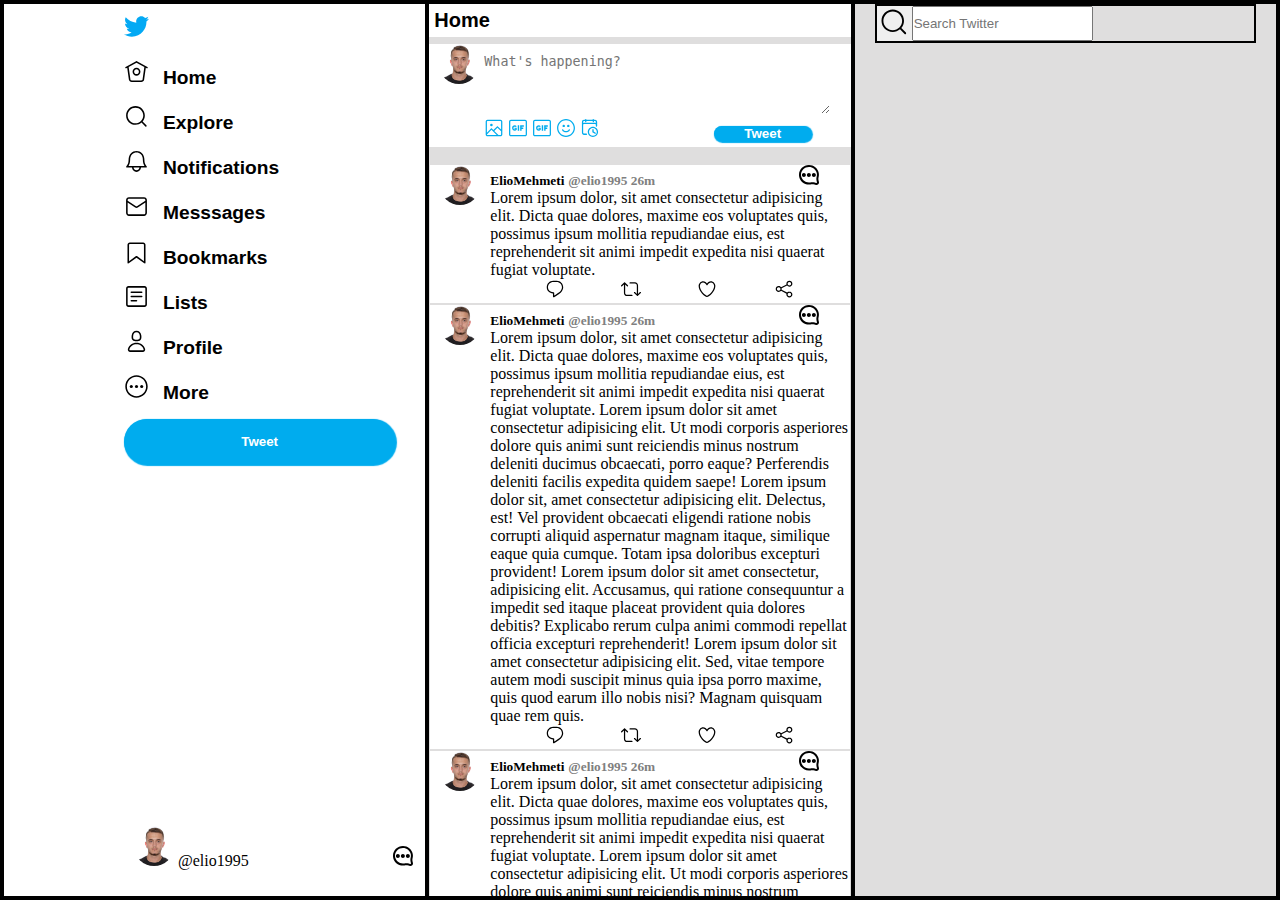
==== commit aef4046c: "Search bar" ====
--- a/index.html
+++ b/index.html
@@ -485,16 +485,20 @@
                                                             </div>   
                                                         </div>
                                                         </section>
-    
-
-</article>
-
-
-
+    </article>
 </main>
 
 <!-- RIGHT-MENU -->
-<aside class="right-menu">    
+<aside class="right-menu"> 
+
+    <form class="search" action="search">
+        <button id="#search" class="search-button"><svg viewBox="0 0 24 24" class="search-icon"><g><path d="M21.53 20.47l-3.66-3.66C19.195 15.24 20 13.214 20 11c0-4.97-4.03-9-9-9s-9 4.03-9 9 4.03 9 9 9c2.215 0 4.24-.804 5.808-2.13l3.66 3.66c.147.146.34.22.53.22s.385-.073.53-.22c.295-.293.295-.767.002-1.06zM3.5 11c0-4.135 3.365-7.5 7.5-7.5s7.5 3.365 7.5 7.5-3.365 7.5-7.5 7.5-7.5-3.365-7.5-7.5z"></path></g></svg></button> 
+<label>
+    <input  placeholder="Search Twitter" class="search-input" type="search" name="" id="search">
+</label>
+    </form>
+
+
 </aside>
 
 </div>
--- a/style.css
+++ b/style.css
@@ -118,7 +118,7 @@
     padding: 5px;
     font-weight: bold;
     font-family:  -apple-system, BlinkMacSystemFont, "Segoe UI", Roboto, Helvetica, Arial, sans-serif;
-    font-size: smaller;
+    font-size: 20px;
     background-color: white;
 }
 
@@ -231,4 +231,31 @@
 /* RIGHT-MENU */
 .right-menu{
     border: solid 2px black;
-}+}
+
+.search{
+    /* position: relative; */
+    border: solid 2px black;
+    display: grid;
+    grid-template-columns: 35px 1fr;
+    margin: 0 20px 0 20px;
+}
+
+
+.search-button{
+    /* position: absolute; */
+    border: none;
+
+}
+
+.search-input{
+    width: auto;
+    height: 35px;
+}
+
+.search-icon{
+    width: 30px;
+}
+
+
+
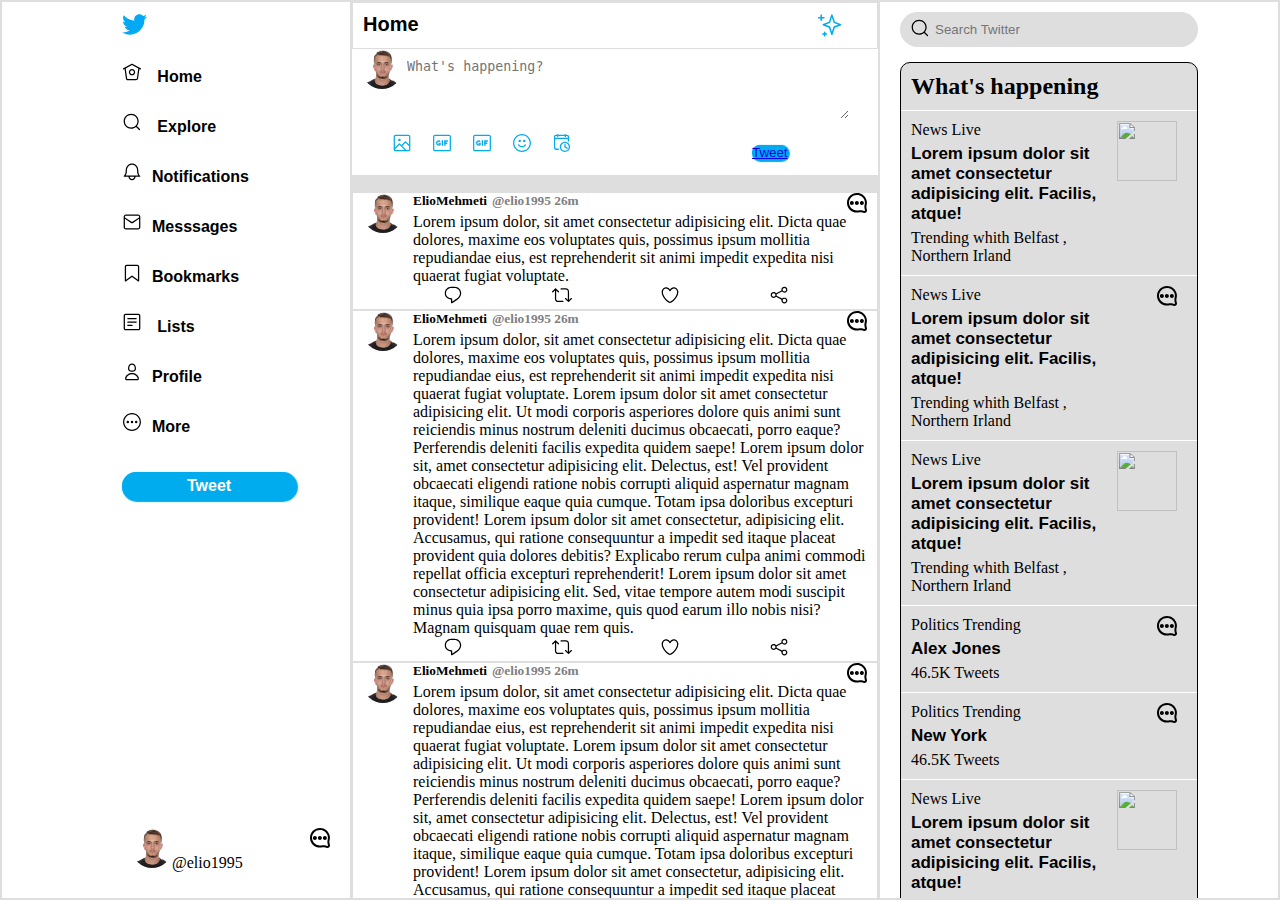
==== commit 62e63758: "Different changes" ====
--- a/index.html
+++ b/index.html
@@ -14,50 +14,54 @@
 <header class="left-menu">
 
 <nav class="navigation">
- <div class="twitter-icon">
-<img src="images/icons/twitter.svg" alt="twitter"
->
-</div>
+    <div class="nav-icons" >
+
+    <div class="twitter-icon">
+        <img src="images/icons/twitter.svg" alt="twitter"
+        >
+        </div>
 <div class="home">
-    <svg class="home-icon" viewBox="0 0 24 24"><g><path d="M22.46 7.57L12.357 2.115c-.223-.12-.49-.12-.713 0L1.543 7.57c-.364.197-.5.652-.303 1.017.135.25.394.393.66.393.12 0 .243-.03.356-.09l.815-.44L4.7 19.963c.214 1.215 1.308 2.062 2.658 2.062h9.282c1.352 0 2.445-.848 2.663-2.087l1.626-11.49.818.442c.364.193.82.06 1.017-.304.196-.363.06-.818-.304-1.016zm-4.638 12.133c-.107.606-.703.822-1.18.822H7.36c-.48 0-1.075-.216-1.178-.798L4.48 7.69 12 3.628l7.522 4.06-1.7 12.015z"></path><path d="M8.22 12.184c0 2.084 1.695 3.78 3.78 3.78s3.78-1.696 3.78-3.78-1.695-3.78-3.78-3.78-3.78 1.696-3.78 3.78zm6.06 0c0 1.258-1.022 2.28-2.28 2.28s-2.28-1.022-2.28-2.28 1.022-2.28 2.28-2.28 2.28 1.022 2.28 2.28z"></path></g></svg>
-    <p>Home</p>
+<a href="file:///Users/macbook/Desktop/Twitter/index.html"><svg class="home-icon" viewBox="0 0 24 24"><g><path d="M22.46 7.57L12.357 2.115c-.223-.12-.49-.12-.713 0L1.543 7.57c-.364.197-.5.652-.303 1.017.135.25.394.393.66.393.12 0 .243-.03.356-.09l.815-.44L4.7 19.963c.214 1.215 1.308 2.062 2.658 2.062h9.282c1.352 0 2.445-.848 2.663-2.087l1.626-11.49.818.442c.364.193.82.06 1.017-.304.196-.363.06-.818-.304-1.016zm-4.638 12.133c-.107.606-.703.822-1.18.822H7.36c-.48 0-1.075-.216-1.178-.798L4.48 7.69 12 3.628l7.522 4.06-1.7 12.015z"></path><path d="M8.22 12.184c0 2.084 1.695 3.78 3.78 3.78s3.78-1.696 3.78-3.78-1.695-3.78-3.78-3.78-3.78 1.696-3.78 3.78zm6.06 0c0 1.258-1.022 2.28-2.28 2.28s-2.28-1.022-2.28-2.28 1.022-2.28 2.28-2.28 2.28 1.022 2.28 2.28z"></path></g></svg> <span>Home</span></a> 
 </div>
 <div class="explore">
-    <svg class="explore-icon" viewBox="0 0 24 24"><g><path d="M21.53 20.47l-3.66-3.66C19.195 15.24 20 13.214 20 11c0-4.97-4.03-9-9-9s-9 4.03-9 9 4.03 9 9 9c2.215 0 4.24-.804 5.808-2.13l3.66 3.66c.147.146.34.22.53.22s.385-.073.53-.22c.295-.293.295-.767.002-1.06zM3.5 11c0-4.135 3.365-7.5 7.5-7.5s7.5 3.365 7.5 7.5-3.365 7.5-7.5 7.5-7.5-3.365-7.5-7.5z"></path></g></svg>
-    <p>Explore</p> 
+ <a href="file:///Users/macbook/Desktop/Twitter/index.html"><svg class="explore-icon" viewBox="0 0 24 24"><g><path d="M21.53 20.47l-3.66-3.66C19.195 15.24 20 13.214 20 11c0-4.97-4.03-9-9-9s-9 4.03-9 9 4.03 9 9 9c2.215 0 4.24-.804 5.808-2.13l3.66 3.66c.147.146.34.22.53.22s.385-.073.53-.22c.295-.293.295-.767.002-1.06zM3.5 11c0-4.135 3.365-7.5 7.5-7.5s7.5 3.365 7.5 7.5-3.365 7.5-7.5 7.5-7.5-3.365-7.5-7.5z"></path></g></svg> <span>Explore</span> </a>  
 </div>
 <div class="notifications">
-    <svg class="notifications-icon" viewBox="0 0 24 24"><g><path d="M21.697 16.468c-.02-.016-2.14-1.64-2.103-6.03.02-2.532-.812-4.782-2.347-6.335C15.872 2.71 14.01 1.94 12.005 1.93h-.013c-2.004.01-3.866.78-5.242 2.174-1.534 1.553-2.368 3.802-2.346 6.334.037 4.33-2.02 5.967-2.102 6.03-.26.193-.366.53-.265.838.102.308.39.515.712.515h4.92c.102 2.31 1.997 4.16 4.33 4.16s4.226-1.85 4.327-4.16h4.922c.322 0 .61-.206.71-.514.103-.307-.003-.645-.263-.838zM12 20.478c-1.505 0-2.73-1.177-2.828-2.658h5.656c-.1 1.48-1.323 2.66-2.828 2.66zM4.38 16.32c.74-1.132 1.548-3.028 1.524-5.896-.018-2.16.644-3.982 1.913-5.267C8.91 4.05 10.397 3.437 12 3.43c1.603.008 3.087.62 4.18 1.728 1.27 1.285 1.933 3.106 1.915 5.267-.024 2.868.785 4.765 1.525 5.896H4.38z"></path></g></svg>
-    <p>Notifications</p> 
+ <a href="file:///Users/macbook/Desktop/Twitter/index.html"><svg class="notifications-icon" viewBox="0 0 24 24"><g><path d="M21.697 16.468c-.02-.016-2.14-1.64-2.103-6.03.02-2.532-.812-4.782-2.347-6.335C15.872 2.71 14.01 1.94 12.005 1.93h-.013c-2.004.01-3.866.78-5.242 2.174-1.534 1.553-2.368 3.802-2.346 6.334.037 4.33-2.02 5.967-2.102 6.03-.26.193-.366.53-.265.838.102.308.39.515.712.515h4.92c.102 2.31 1.997 4.16 4.33 4.16s4.226-1.85 4.327-4.16h4.922c.322 0 .61-.206.71-.514.103-.307-.003-.645-.263-.838zM12 20.478c-1.505 0-2.73-1.177-2.828-2.658h5.656c-.1 1.48-1.323 2.66-2.828 2.66zM4.38 16.32c.74-1.132 1.548-3.028 1.524-5.896-.018-2.16.644-3.982 1.913-5.267C8.91 4.05 10.397 3.437 12 3.43c1.603.008 3.087.62 4.18 1.728 1.27 1.285 1.933 3.106 1.915 5.267-.024 2.868.785 4.765 1.525 5.896H4.38z"></path></g></svg><span>Notifications</span> </a> 
 </div>
 <div class="messages">
-    <svg class="messages-icon" viewBox="0 0 24 24"><g><path d="M19.25 3.018H4.75C3.233 3.018 2 4.252 2 5.77v12.495c0 1.518 1.233 2.753 2.75 2.753h14.5c1.517 0 2.75-1.235 2.75-2.753V5.77c0-1.518-1.233-2.752-2.75-2.752zm-14.5 1.5h14.5c.69 0 1.25.56 1.25 1.25v.714l-8.05 5.367c-.273.18-.626.182-.9-.002L3.5 6.482v-.714c0-.69.56-1.25 1.25-1.25zm14.5 14.998H4.75c-.69 0-1.25-.56-1.25-1.25V8.24l7.24 4.83c.383.256.822.384 1.26.384.44 0 .877-.128 1.26-.383l7.24-4.83v10.022c0 .69-.56 1.25-1.25 1.25z"></path></g></svg>
-   <p>Messsages</p> 
+ <a href="file:///Users/macbook/Desktop/Twitter/index.html"><svg class="messages-icon" viewBox="0 0 24 24"><g><path d="M19.25 3.018H4.75C3.233 3.018 2 4.252 2 5.77v12.495c0 1.518 1.233 2.753 2.75 2.753h14.5c1.517 0 2.75-1.235 2.75-2.753V5.77c0-1.518-1.233-2.752-2.75-2.752zm-14.5 1.5h14.5c.69 0 1.25.56 1.25 1.25v.714l-8.05 5.367c-.273.18-.626.182-.9-.002L3.5 6.482v-.714c0-.69.56-1.25 1.25-1.25zm14.5 14.998H4.75c-.69 0-1.25-.56-1.25-1.25V8.24l7.24 4.83c.383.256.822.384 1.26.384.44 0 .877-.128 1.26-.383l7.24-4.83v10.022c0 .69-.56 1.25-1.25 1.25z"></path></g></svg><span>Messsages</span> </a> 
 </div>
 <div class="bookmarks">
-    <svg class="bookmarks-icon" viewBox="0 0 24 24"><g><path d="M19.9 23.5c-.157 0-.312-.05-.442-.144L12 17.928l-7.458 5.43c-.228.164-.53.19-.782.06-.25-.127-.41-.385-.41-.667V5.6c0-1.24 1.01-2.25 2.25-2.25h12.798c1.24 0 2.25 1.01 2.25 2.25v17.15c0 .282-.158.54-.41.668-.106.055-.223.082-.34.082zM12 16.25c.155 0 .31.048.44.144l6.71 4.883V5.6c0-.412-.337-.75-.75-.75H5.6c-.413 0-.75.338-.75.75v15.677l6.71-4.883c.13-.096.285-.144.44-.144z"></path></g></svg>
-     <p>Bookmarks</p> 
+<a href="file:///Users/macbook/Desktop/Twitter/index.html"><svg class="bookmarks-icon" viewBox="0 0 24 24"><g><path d="M19.9 23.5c-.157 0-.312-.05-.442-.144L12 17.928l-7.458 5.43c-.228.164-.53.19-.782.06-.25-.127-.41-.385-.41-.667V5.6c0-1.24 1.01-2.25 2.25-2.25h12.798c1.24 0 2.25 1.01 2.25 2.25v17.15c0 .282-.158.54-.41.668-.106.055-.223.082-.34.082zM12 16.25c.155 0 .31.048.44.144l6.71 4.883V5.6c0-.412-.337-.75-.75-.75H5.6c-.413 0-.75.338-.75.75v15.677l6.71-4.883c.13-.096.285-.144.44-.144z"></path></g></svg><span>Bookmarks</span>  </a>  
 </div>
 <div class="lists">
-    <svg class="lists-icon" viewBox="0 0 24 24"><g><path d="M19.75 22H4.25C3.01 22 2 20.99 2 19.75V4.25C2 3.01 3.01 2 4.25 2h15.5C20.99 2 22 3.01 22 4.25v15.5c0 1.24-1.01 2.25-2.25 2.25zM4.25 3.5c-.414 0-.75.337-.75.75v15.5c0 .413.336.75.75.75h15.5c.414 0 .75-.337.75-.75V4.25c0-.413-.336-.75-.75-.75H4.25z"></path><path d="M17 8.64H7c-.414 0-.75-.337-.75-.75s.336-.75.75-.75h10c.414 0 .75.335.75.75s-.336.75-.75.75zm0 4.11H7c-.414 0-.75-.336-.75-.75s.336-.75.75-.75h10c.414 0 .75.336.75.75s-.336.75-.75.75zm-5 4.11H7c-.414 0-.75-.335-.75-.75s.336-.75.75-.75h5c.414 0 .75.337.75.75s-.336.75-.75.75z"></path></g></svg>
-    <p>Lists</p> 
+<a href="file:///Users/macbook/Desktop/Twitter/index.html"><svg class="lists-icon" viewBox="0 0 24 24"><g><path d="M19.75 22H4.25C3.01 22 2 20.99 2 19.75V4.25C2 3.01 3.01 2 4.25 2h15.5C20.99 2 22 3.01 22 4.25v15.5c0 1.24-1.01 2.25-2.25 2.25zM4.25 3.5c-.414 0-.75.337-.75.75v15.5c0 .413.336.75.75.75h15.5c.414 0 .75-.337.75-.75V4.25c0-.413-.336-.75-.75-.75H4.25z"></path><path d="M17 8.64H7c-.414 0-.75-.337-.75-.75s.336-.75.75-.75h10c.414 0 .75.335.75.75s-.336.75-.75.75zm0 4.11H7c-.414 0-.75-.336-.75-.75s.336-.75.75-.75h10c.414 0 .75.336.75.75s-.336.75-.75.75zm-5 4.11H7c-.414 0-.75-.335-.75-.75s.336-.75.75-.75h5c.414 0 .75.337.75.75s-.336.75-.75.75z"></path></g></svg>  <span>Lists</span> </a>  
 </div>
 <div class="profile">
-    <svg class="profile-icon" viewBox="0 0 24 24"><g><path d="M12 11.816c1.355 0 2.872-.15 3.84-1.256.814-.93 1.078-2.368.806-4.392-.38-2.825-2.117-4.512-4.646-4.512S7.734 3.343 7.354 6.17c-.272 2.022-.008 3.46.806 4.39.968 1.107 2.485 1.256 3.84 1.256zM8.84 6.368c.162-1.2.787-3.212 3.16-3.212s2.998 2.013 3.16 3.212c.207 1.55.057 2.627-.45 3.205-.455.52-1.266.743-2.71.743s-2.255-.223-2.71-.743c-.507-.578-.657-1.656-.45-3.205zm11.44 12.868c-.877-3.526-4.282-5.99-8.28-5.99s-7.403 2.464-8.28 5.99c-.172.692-.028 1.4.395 1.94.408.52 1.04.82 1.733.82h12.304c.693 0 1.325-.3 1.733-.82.424-.54.567-1.247.394-1.94zm-1.576 1.016c-.126.16-.316.246-.552.246H5.848c-.235 0-.426-.085-.552-.246-.137-.174-.18-.412-.12-.654.71-2.855 3.517-4.85 6.824-4.85s6.114 1.994 6.824 4.85c.06.242.017.48-.12.654z"></path></g></svg>
-    <p>Profile</p> 
+ <a href="file:///Users/macbook/Desktop/Twitter/index.html"><svg class="profile-icon" viewBox="0 0 24 24"><g><path d="M12 11.816c1.355 0 2.872-.15 3.84-1.256.814-.93 1.078-2.368.806-4.392-.38-2.825-2.117-4.512-4.646-4.512S7.734 3.343 7.354 6.17c-.272 2.022-.008 3.46.806 4.39.968 1.107 2.485 1.256 3.84 1.256zM8.84 6.368c.162-1.2.787-3.212 3.16-3.212s2.998 2.013 3.16 3.212c.207 1.55.057 2.627-.45 3.205-.455.52-1.266.743-2.71.743s-2.255-.223-2.71-.743c-.507-.578-.657-1.656-.45-3.205zm11.44 12.868c-.877-3.526-4.282-5.99-8.28-5.99s-7.403 2.464-8.28 5.99c-.172.692-.028 1.4.395 1.94.408.52 1.04.82 1.733.82h12.304c.693 0 1.325-.3 1.733-.82.424-.54.567-1.247.394-1.94zm-1.576 1.016c-.126.16-.316.246-.552.246H5.848c-.235 0-.426-.085-.552-.246-.137-.174-.18-.412-.12-.654.71-2.855 3.517-4.85 6.824-4.85s6.114 1.994 6.824 4.85c.06.242.017.48-.12.654z"></path></g></svg><span>Profile</span> </a>   
+    
 </div>
 <div class="more">
-    <svg class="more-icon" viewBox="0 0 24 24"><g><circle cx="17" cy="12" r="1.5"></circle><circle cx="12" cy="12" r="1.5"></circle><circle cx="7" cy="12" r="1.5"></circle><path d="M12 22.75C6.072 22.75 1.25 17.928 1.25 12S6.072 1.25 12 1.25 22.75 6.072 22.75 12 17.928 22.75 12 22.75zm0-20C6.9 2.75 2.75 6.9 2.75 12S6.9 21.25 12 21.25s9.25-4.15 9.25-9.25S17.1 2.75 12 2.75z"></path></g></svg>
-    <p>More</p> 
-</div>
-<button class="tweet">
-    <a href="page/page.html">Tweet</a>
-</button>
+ <a href="file:///Users/macbook/Desktop/Twitter/index.html"> <svg class="more-icon" viewBox="0 0 24 24"><g><circle cx="17" cy="12" r="1.5"></circle><circle cx="12" cy="12" r="1.5"></circle><circle cx="7" cy="12" r="1.5"></circle><path d="M12 22.75C6.072 22.75 1.25 17.928 1.25 12S6.072 1.25 12 1.25 22.75 6.072 22.75 12 17.928 22.75 12 22.75zm0-20C6.9 2.75 2.75 6.9 2.75 12S6.9 21.25 12 21.25s9.25-4.15 9.25-9.25S17.1 2.75 12 2.75z"></path></g></svg><span>More</span> </a>  
+</div>
+
+<div>
+    <button class="tweet">
+        <a href="page/page.html"> <span>Tweet</span></a>
+    </button>
+    </div> 
+
+
+ <!-- <div class="tweet">
+<a href="page/page.html"></a> <span>Tweet</span> </a>
+</div> -->
 </nav>
-
 <div class="my-profile">
-<img class="profile-picture" src="images/photos/profile.jpg" alt="Elio">
-@elio1995 
+    <div>    
+        <a href="file:///Users/macbook/Desktop/Twitter/index.html"><img class="profile-picture" src="images/photos/profile.jpg" alt="Elio"><span>@elio1995 </span></a>
+    </div>
+<div>
 <svg class="points" width="20px" height="20px" viewBox="0 0 20 20" version="1.1" xmlns="http://www.w3.org/2000/svg" xmlns:xlink="http://www.w3.org/1999/xlink">
     <g id="Page-1" stroke="none" stroke-width="1" fill="none" fill-rule="evenodd">
   <g id="Dribbble-Light-Preview" transform="translate(-420.000000, -959.000000)" fill="#000000">
@@ -68,41 +72,48 @@
      </g>
 </svg>
 </div>
+</div>
 </header>
 
 <!-- MAIN -->
 <main class="main">
+    <div class="top-main">
 <h1>Home</h1>
-
+<svg viewBox="0 0 24 24" class="star-icon"><g><path d="M22.772 10.506l-5.618-2.192-2.16-6.5c-.102-.307-.39-.514-.712-.514s-.61.207-.712.513l-2.16 6.5-5.62 2.192c-.287.112-.477.39-.477.7s.19.585.478.698l5.62 2.192 2.16 6.5c.102.306.39.513.712.513s.61-.207.712-.513l2.16-6.5 5.62-2.192c.287-.112.477-.39.477-.7s-.19-.585-.478-.697zm-6.49 2.32c-.208.08-.37.25-.44.46l-1.56 4.695-1.56-4.693c-.07-.21-.23-.38-.438-.462l-4.155-1.62 4.154-1.622c.208-.08.37-.25.44-.462l1.56-4.693 1.56 4.694c.07.212.23.382.438.463l4.155 1.62-4.155 1.622zM6.663 3.812h-1.88V2.05c0-.414-.337-.75-.75-.75s-.75.336-.75.75v1.762H1.5c-.414 0-.75.336-.75.75s.336.75.75.75h1.782v1.762c0 .414.336.75.75.75s.75-.336.75-.75V5.312h1.88c.415 0 .75-.336.75-.75s-.335-.75-.75-.75zm2.535 15.622h-1.1v-1.016c0-.414-.335-.75-.75-.75s-.75.336-.75.75v1.016H5.57c-.414 0-.75.336-.75.75s.336.75.75.75H6.6v1.016c0 .414.335.75.75.75s.75-.336.75-.75v-1.016h1.098c.414 0 .75-.336.75-.75s-.336-.75-.75-.75z"></path></g></svg>
+</div>
 <div class="comment-box">
 
     <form action="textarea">
         <label class="comment">
             <img  class="profile-picture" src="images/photos/profile.jpg" alt="elio"
             height="50px"
-            width="50px">
+            width="50">
             <textarea
             class="write-comment"
             placeholder="What's happening?"
             name="message"
-            cols="43"
+            cols="55"
             rows="4"
             minlength="10" 
             ></textarea>
         </label>
     </form>
-    
+
+    <div class="comment-tweet">   
     <div class="comment-icon">
-        <svg viewBox="0 0 24 24" class="media-icon"><g><path d="M19.75 2H4.25C3.01 2 2 3.01 2 4.25v15.5C2 20.99 3.01 22 4.25 22h15.5c1.24 0 2.25-1.01 2.25-2.25V4.25C22 3.01 20.99 2 19.75 2zM4.25 3.5h15.5c.413 0 .75.337.75.75v9.676l-3.858-3.858c-.14-.14-.33-.22-.53-.22h-.003c-.2 0-.393.08-.532.224l-4.317 4.384-1.813-1.806c-.14-.14-.33-.22-.53-.22-.193-.03-.395.08-.535.227L3.5 17.642V4.25c0-.413.337-.75.75-.75zm-.744 16.28l5.418-5.534 6.282 6.254H4.25c-.402 0-.727-.322-.744-.72zm16.244.72h-2.42l-5.007-4.987 3.792-3.85 4.385 4.384v3.703c0 .413-.337.75-.75.75z"></path><circle cx="8.868" cy="8.309" r="1.542"></circle></g></svg>
-        <svg viewBox="0 0 24 24" class="gif-icon"><g><path d="M19 10.5V8.8h-4.4v6.4h1.7v-2h2v-1.7h-2v-1H19zm-7.3-1.7h1.7v6.4h-1.7V8.8zm-3.6 1.6c.4 0 .9.2 1.2.5l1.2-1C9.9 9.2 9 8.8 8.1 8.8c-1.8 0-3.2 1.4-3.2 3.2s1.4 3.2 3.2 3.2c1 0 1.8-.4 2.4-1.1v-2.5H7.7v1.2h1.2v.6c-.2.1-.5.2-.8.2-.9 0-1.6-.7-1.6-1.6 0-.8.7-1.6 1.6-1.6z"></path><path d="M20.5 2.02h-17c-1.24 0-2.25 1.007-2.25 2.247v15.507c0 1.238 1.01 2.246 2.25 2.246h17c1.24 0 2.25-1.008 2.25-2.246V4.267c0-1.24-1.01-2.247-2.25-2.247zm.75 17.754c0 .41-.336.746-.75.746h-17c-.414 0-.75-.336-.75-.746V4.267c0-.412.336-.747.75-.747h17c.414 0 .75.335.75.747v15.507z"></path></g></svg>
-        <svg viewBox="0 0 24 24" class="chart-icon"><g><path d="M19 10.5V8.8h-4.4v6.4h1.7v-2h2v-1.7h-2v-1H19zm-7.3-1.7h1.7v6.4h-1.7V8.8zm-3.6 1.6c.4 0 .9.2 1.2.5l1.2-1C9.9 9.2 9 8.8 8.1 8.8c-1.8 0-3.2 1.4-3.2 3.2s1.4 3.2 3.2 3.2c1 0 1.8-.4 2.4-1.1v-2.5H7.7v1.2h1.2v.6c-.2.1-.5.2-.8.2-.9 0-1.6-.7-1.6-1.6 0-.8.7-1.6 1.6-1.6z"></path><path d="M20.5 2.02h-17c-1.24 0-2.25 1.007-2.25 2.247v15.507c0 1.238 1.01 2.246 2.25 2.246h17c1.24 0 2.25-1.008 2.25-2.246V4.267c0-1.24-1.01-2.247-2.25-2.247zm.75 17.754c0 .41-.336.746-.75.746h-17c-.414 0-.75-.336-.75-.746V4.267c0-.412.336-.747.75-.747h17c.414 0 .75.335.75.747v15.507z"></path></g></svg>
-        <svg viewBox="0 0 24 24" class="emoji-icon"><g><path d="M12 22.75C6.072 22.75 1.25 17.928 1.25 12S6.072 1.25 12 1.25 22.75 6.072 22.75 12 17.928 22.75 12 22.75zm0-20C6.9 2.75 2.75 6.9 2.75 12S6.9 21.25 12 21.25s9.25-4.15 9.25-9.25S17.1 2.75 12 2.75z"></path><path d="M12 17.115c-1.892 0-3.633-.95-4.656-2.544-.224-.348-.123-.81.226-1.035.348-.226.812-.124 1.036.226.747 1.162 2.016 1.855 3.395 1.855s2.648-.693 3.396-1.854c.224-.35.688-.45 1.036-.225.35.224.45.688.226 1.036-1.025 1.594-2.766 2.545-4.658 2.545z"></path><circle cx="14.738" cy="9.458" r="1.478"></circle><circle cx="9.262" cy="9.458" r="1.478"></circle></g></svg>
-        <svg viewBox="0 0 24 24" class="calendar-icon"><g><path d="M-37.9 18c-.1-.1-.1-.1-.1-.2.1 0 .1.1.1.2z"></path><path d="M-37.9 18c-.1-.1-.1-.1-.1-.2.1 0 .1.1.1.2zM18 2.2h-1.3v-.3c0-.4-.3-.8-.8-.8-.4 0-.8.3-.8.8v.3H7.7v-.3c0-.4-.3-.8-.8-.8-.4 0-.8.3-.8.8v.3H4.8c-1.4 0-2.5 1.1-2.5 2.5v13.1c0 1.4 1.1 2.5 2.5 2.5h2.9c.4 0 .8-.3.8-.8 0-.4-.3-.8-.8-.8H4.8c-.6 0-1-.5-1-1V7.9c0-.3.4-.7 1-.7H18c.6 0 1 .4 1 .7v1.8c0 .4.3.8.8.8.4 0 .8-.3.8-.8v-5c-.1-1.4-1.2-2.5-2.6-2.5zm1 3.7c-.3-.1-.7-.2-1-.2H4.8c-.4 0-.7.1-1 .2V4.7c0-.6.5-1 1-1h1.3v.5c0 .4.3.8.8.8.4 0 .8-.3.8-.8v-.5h7.5v.5c0 .4.3.8.8.8.4 0 .8-.3.8-.8v-.5H18c.6 0 1 .5 1 1v1.2z"></path><path d="M15.5 10.4c-3.4 0-6.2 2.8-6.2 6.2 0 3.4 2.8 6.2 6.2 6.2 3.4 0 6.2-2.8 6.2-6.2 0-3.4-2.8-6.2-6.2-6.2zm0 11c-2.6 0-4.7-2.1-4.7-4.7s2.1-4.7 4.7-4.7 4.7 2.1 4.7 4.7c0 2.5-2.1 4.7-4.7 4.7z"></path><path d="M18.9 18.7c-.1.2-.4.4-.6.4-.1 0-.3 0-.4-.1l-3.1-2v-3c0-.4.3-.8.8-.8.4 0 .8.3.8.8v2.2l2.4 1.5c.2.2.3.6.1 1z"></path></g></svg>
+     <button> <svg viewBox="0 0 24 24" class="media-icon"><g><path d="M19.75 2H4.25C3.01 2 2 3.01 2 4.25v15.5C2 20.99 3.01 22 4.25 22h15.5c1.24 0 2.25-1.01 2.25-2.25V4.25C22 3.01 20.99 2 19.75 2zM4.25 3.5h15.5c.413 0 .75.337.75.75v9.676l-3.858-3.858c-.14-.14-.33-.22-.53-.22h-.003c-.2 0-.393.08-.532.224l-4.317 4.384-1.813-1.806c-.14-.14-.33-.22-.53-.22-.193-.03-.395.08-.535.227L3.5 17.642V4.25c0-.413.337-.75.75-.75zm-.744 16.28l5.418-5.534 6.282 6.254H4.25c-.402 0-.727-.322-.744-.72zm16.244.72h-2.42l-5.007-4.987 3.792-3.85 4.385 4.384v3.703c0 .413-.337.75-.75.75z"></path><circle cx="8.868" cy="8.309" r="1.542"></circle></g></svg> </button>
+     <button> <svg viewBox="0 0 24 24" class="gif-icon"><g><path d="M19 10.5V8.8h-4.4v6.4h1.7v-2h2v-1.7h-2v-1H19zm-7.3-1.7h1.7v6.4h-1.7V8.8zm-3.6 1.6c.4 0 .9.2 1.2.5l1.2-1C9.9 9.2 9 8.8 8.1 8.8c-1.8 0-3.2 1.4-3.2 3.2s1.4 3.2 3.2 3.2c1 0 1.8-.4 2.4-1.1v-2.5H7.7v1.2h1.2v.6c-.2.1-.5.2-.8.2-.9 0-1.6-.7-1.6-1.6 0-.8.7-1.6 1.6-1.6z"></path><path d="M20.5 2.02h-17c-1.24 0-2.25 1.007-2.25 2.247v15.507c0 1.238 1.01 2.246 2.25 2.246h17c1.24 0 2.25-1.008 2.25-2.246V4.267c0-1.24-1.01-2.247-2.25-2.247zm.75 17.754c0 .41-.336.746-.75.746h-17c-.414 0-.75-.336-.75-.746V4.267c0-.412.336-.747.75-.747h17c.414 0 .75.335.75.747v15.507z"></path></g></svg> </button>
+     <button> <svg viewBox="0 0 24 24" class="chart-icon"><g><path d="M19 10.5V8.8h-4.4v6.4h1.7v-2h2v-1.7h-2v-1H19zm-7.3-1.7h1.7v6.4h-1.7V8.8zm-3.6 1.6c.4 0 .9.2 1.2.5l1.2-1C9.9 9.2 9 8.8 8.1 8.8c-1.8 0-3.2 1.4-3.2 3.2s1.4 3.2 3.2 3.2c1 0 1.8-.4 2.4-1.1v-2.5H7.7v1.2h1.2v.6c-.2.1-.5.2-.8.2-.9 0-1.6-.7-1.6-1.6 0-.8.7-1.6 1.6-1.6z"></path><path d="M20.5 2.02h-17c-1.24 0-2.25 1.007-2.25 2.247v15.507c0 1.238 1.01 2.246 2.25 2.246h17c1.24 0 2.25-1.008 2.25-2.246V4.267c0-1.24-1.01-2.247-2.25-2.247zm.75 17.754c0 .41-.336.746-.75.746h-17c-.414 0-.75-.336-.75-.746V4.267c0-.412.336-.747.75-.747h17c.414 0 .75.335.75.747v15.507z"></path></g></svg> </button>
+     <button> <svg viewBox="0 0 24 24" class="emoji-icon"><g><path d="M12 22.75C6.072 22.75 1.25 17.928 1.25 12S6.072 1.25 12 1.25 22.75 6.072 22.75 12 17.928 22.75 12 22.75zm0-20C6.9 2.75 2.75 6.9 2.75 12S6.9 21.25 12 21.25s9.25-4.15 9.25-9.25S17.1 2.75 12 2.75z"></path><path d="M12 17.115c-1.892 0-3.633-.95-4.656-2.544-.224-.348-.123-.81.226-1.035.348-.226.812-.124 1.036.226.747 1.162 2.016 1.855 3.395 1.855s2.648-.693 3.396-1.854c.224-.35.688-.45 1.036-.225.35.224.45.688.226 1.036-1.025 1.594-2.766 2.545-4.658 2.545z"></path><circle cx="14.738" cy="9.458" r="1.478"></circle><circle cx="9.262" cy="9.458" r="1.478"></circle></g></svg> </button>
+     <button> <svg viewBox="0 0 24 24" class="calendar-icon"><g><path d="M-37.9 18c-.1-.1-.1-.1-.1-.2.1 0 .1.1.1.2z"></path><path d="M-37.9 18c-.1-.1-.1-.1-.1-.2.1 0 .1.1.1.2zM18 2.2h-1.3v-.3c0-.4-.3-.8-.8-.8-.4 0-.8.3-.8.8v.3H7.7v-.3c0-.4-.3-.8-.8-.8-.4 0-.8.3-.8.8v.3H4.8c-1.4 0-2.5 1.1-2.5 2.5v13.1c0 1.4 1.1 2.5 2.5 2.5h2.9c.4 0 .8-.3.8-.8 0-.4-.3-.8-.8-.8H4.8c-.6 0-1-.5-1-1V7.9c0-.3.4-.7 1-.7H18c.6 0 1 .4 1 .7v1.8c0 .4.3.8.8.8.4 0 .8-.3.8-.8v-5c-.1-1.4-1.2-2.5-2.6-2.5zm1 3.7c-.3-.1-.7-.2-1-.2H4.8c-.4 0-.7.1-1 .2V4.7c0-.6.5-1 1-1h1.3v.5c0 .4.3.8.8.8.4 0 .8-.3.8-.8v-.5h7.5v.5c0 .4.3.8.8.8.4 0 .8-.3.8-.8v-.5H18c.6 0 1 .5 1 1v1.2z"></path><path d="M15.5 10.4c-3.4 0-6.2 2.8-6.2 6.2 0 3.4 2.8 6.2 6.2 6.2 3.4 0 6.2-2.8 6.2-6.2 0-3.4-2.8-6.2-6.2-6.2zm0 11c-2.6 0-4.7-2.1-4.7-4.7s2.1-4.7 4.7-4.7 4.7 2.1 4.7 4.7c0 2.5-2.1 4.7-4.7 4.7z"></path><path d="M18.9 18.7c-.1.2-.4.4-.6.4-.1 0-.3 0-.4-.1l-3.1-2v-3c0-.4.3-.8.8-.8.4 0 .8.3.8.8v2.2l2.4 1.5c.2.2.3.6.1 1z"></path></g></svg> </button>
     </div>
     
+    <div class="tweet-button">
     <button class="tweet-1">
         <a href="page/page.html">Tweet</a>
-    </button>  
+    </button>
+    </div> 
+   </div> 
 </div>
     
 <article class="posts">
@@ -113,6 +124,7 @@
     width="50px">
 </div>
 <div>
+    <div class="top-post">
     <h2>ElioMehmeti</h2> <h3>@elio1995 26m</h3> <svg class="points" width="20px" height="20px" viewBox="0 0 20 20" version="1.1" xmlns="http://www.w3.org/2000/svg" xmlns:xlink="http://www.w3.org/1999/xlink">
         <g id="Page-1" stroke="none" stroke-width="1" fill="none" fill-rule="evenodd">
       <g id="Dribbble-Light-Preview" transform="translate(-420.000000, -959.000000)" fill="#000000">
@@ -122,6 +134,7 @@
          </g>
          </g>
     </svg>
+</div>
     <p>Lorem ipsum dolor, sit amet consectetur adipisicing elit. Dicta quae dolores, maxime eos voluptates quis, possimus ipsum mollitia repudiandae eius, est reprehenderit sit animi impedit expedita nisi quaerat fugiat voluptate.</p>
     <div class="comment-like-icons">
        <div> <svg viewBox="0 0 24 24" class="comment-icon"><g><path d="M14.046 2.242l-4.148-.01h-.002c-4.374 0-7.8 3.427-7.8 7.802 0 4.098 3.186 7.206 7.465 7.37v3.828c0 .108.044.286.12.403.142.225.384.347.632.347.138 0 .277-.038.402-.118.264-.168 6.473-4.14 8.088-5.506 1.902-1.61 3.04-3.97 3.043-6.312v-.017c-.006-4.367-3.43-7.787-7.8-7.788zm3.787 12.972c-1.134.96-4.862 3.405-6.772 4.643V16.67c0-.414-.335-.75-.75-.75h-.396c-3.66 0-6.318-2.476-6.318-5.886 0-3.534 2.768-6.302 6.3-6.302l4.147.01h.002c3.532 0 6.3 2.766 6.302 6.296-.003 1.91-.942 3.844-2.514 5.176z"></path></g></svg></div>
@@ -139,6 +152,7 @@
         width="50px">
     </div>
     <div>
+        <div class="top-post">
         <h2>ElioMehmeti</h2> <h3>@elio1995 26m</h3> <svg class="points" width="20px" height="20px" viewBox="0 0 20 20" version="1.1" xmlns="http://www.w3.org/2000/svg" xmlns:xlink="http://www.w3.org/1999/xlink">
             <g id="Page-1" stroke="none" stroke-width="1" fill="none" fill-rule="evenodd">
           <g id="Dribbble-Light-Preview" transform="translate(-420.000000, -959.000000)" fill="#000000">
@@ -148,6 +162,7 @@
              </g>
              </g>
         </svg>
+    </div>
         <p>Lorem ipsum dolor, sit amet consectetur adipisicing elit. Dicta quae dolores, maxime eos voluptates quis, possimus ipsum mollitia repudiandae eius, est reprehenderit sit animi impedit expedita nisi quaerat fugiat voluptate. Lorem ipsum dolor sit amet consectetur adipisicing elit. Ut modi corporis asperiores dolore quis animi sunt reiciendis minus nostrum deleniti ducimus obcaecati, porro eaque? Perferendis deleniti facilis expedita quidem saepe! Lorem ipsum dolor sit, amet consectetur adipisicing elit. Delectus, est! Vel provident obcaecati eligendi ratione nobis corrupti aliquid aspernatur magnam itaque, similique eaque quia cumque. Totam ipsa doloribus excepturi provident! Lorem ipsum dolor sit amet consectetur, adipisicing elit. Accusamus, qui ratione consequuntur a impedit sed itaque placeat provident quia dolores debitis? Explicabo rerum culpa animi commodi repellat officia excepturi reprehenderit! Lorem ipsum dolor sit amet consectetur adipisicing elit. Sed, vitae tempore autem modi suscipit minus quia ipsa porro maxime, quis quod earum illo nobis nisi? Magnam quisquam quae rem quis. </p>
         <div class="comment-like-icons">
            <div> <svg viewBox="0 0 24 24" class="comment-icon"><g><path d="M14.046 2.242l-4.148-.01h-.002c-4.374 0-7.8 3.427-7.8 7.802 0 4.098 3.186 7.206 7.465 7.37v3.828c0 .108.044.286.12.403.142.225.384.347.632.347.138 0 .277-.038.402-.118.264-.168 6.473-4.14 8.088-5.506 1.902-1.61 3.04-3.97 3.043-6.312v-.017c-.006-4.367-3.43-7.787-7.8-7.788zm3.787 12.972c-1.134.96-4.862 3.405-6.772 4.643V16.67c0-.414-.335-.75-.75-.75h-.396c-3.66 0-6.318-2.476-6.318-5.886 0-3.534 2.768-6.302 6.3-6.302l4.147.01h.002c3.532 0 6.3 2.766 6.302 6.296-.003 1.91-.942 3.844-2.514 5.176z"></path></g></svg></div>
@@ -165,6 +180,7 @@
             width="50px">
         </div>
         <div>
+            <div class="top-post">
             <h2>ElioMehmeti</h2> <h3>@elio1995 26m</h3> <svg class="points" width="20px" height="20px" viewBox="0 0 20 20" version="1.1" xmlns="http://www.w3.org/2000/svg" xmlns:xlink="http://www.w3.org/1999/xlink">
                 <g id="Page-1" stroke="none" stroke-width="1" fill="none" fill-rule="evenodd">
               <g id="Dribbble-Light-Preview" transform="translate(-420.000000, -959.000000)" fill="#000000">
@@ -174,6 +190,7 @@
                  </g>
                  </g>
             </svg>
+        </div>
             <p>Lorem ipsum dolor, sit amet consectetur adipisicing elit. Dicta quae dolores, maxime eos voluptates quis, possimus ipsum mollitia repudiandae eius, est reprehenderit sit animi impedit expedita nisi quaerat fugiat voluptate. Lorem ipsum dolor sit amet consectetur adipisicing elit. Ut modi corporis asperiores dolore quis animi sunt reiciendis minus nostrum deleniti ducimus obcaecati, porro eaque? Perferendis deleniti facilis expedita quidem saepe! Lorem ipsum dolor sit, amet consectetur adipisicing elit. Delectus, est! Vel provident obcaecati eligendi ratione nobis corrupti aliquid aspernatur magnam itaque, similique eaque quia cumque. Totam ipsa doloribus excepturi provident! Lorem ipsum dolor sit amet consectetur, adipisicing elit. Accusamus, qui ratione consequuntur a impedit sed itaque placeat provident quia dolores debitis? Explicabo rerum culpa animi commodi repellat officia excepturi reprehenderit! Lorem ipsum dolor sit amet consectetur adipisicing elit. Sed, vitae tempore autem modi suscipit minus quia ipsa porro maxime, quis quod earum illo nobis nisi? Magnam quisquam quae rem quis. </p>
             <div class="comment-like-icons">
                <div> <svg viewBox="0 0 24 24" class="comment-icon"><g><path d="M14.046 2.242l-4.148-.01h-.002c-4.374 0-7.8 3.427-7.8 7.802 0 4.098 3.186 7.206 7.465 7.37v3.828c0 .108.044.286.12.403.142.225.384.347.632.347.138 0 .277-.038.402-.118.264-.168 6.473-4.14 8.088-5.506 1.902-1.61 3.04-3.97 3.043-6.312v-.017c-.006-4.367-3.43-7.787-7.8-7.788zm3.787 12.972c-1.134.96-4.862 3.405-6.772 4.643V16.67c0-.414-.335-.75-.75-.75h-.396c-3.66 0-6.318-2.476-6.318-5.886 0-3.534 2.768-6.302 6.3-6.302l4.147.01h.002c3.532 0 6.3 2.766 6.302 6.296-.003 1.91-.942 3.844-2.514 5.176z"></path></g></svg></div>
@@ -191,6 +208,7 @@
                 width="50px">
             </div>
             <div>
+                <div class="top-post">
                 <h2>ElioMehmeti</h2> <h3>@elio1995 26m</h3> <svg class="points" width="20px" height="20px" viewBox="0 0 20 20" version="1.1" xmlns="http://www.w3.org/2000/svg" xmlns:xlink="http://www.w3.org/1999/xlink">
                     <g id="Page-1" stroke="none" stroke-width="1" fill="none" fill-rule="evenodd">
                   <g id="Dribbble-Light-Preview" transform="translate(-420.000000, -959.000000)" fill="#000000">
@@ -200,6 +218,7 @@
                      </g>
                      </g>
                 </svg>
+            </div>
                 <p>Lorem ipsum dolor, sit amet consectetur adipisicing elit. Dicta quae dolores, maxime eos voluptates quis, possimus ipsum mollitia repudiandae eius, est reprehenderit sit animi impedit expedita nisi quaerat fugiat voluptate. Lorem ipsum dolor sit amet consectetur adipisicing elit. Ut modi corporis asperiores dolore quis animi sunt reiciendis minus nostrum deleniti ducimus obcaecati, porro eaque? Perferendis deleniti facilis expedita quidem saepe! Lorem ipsum dolor sit, amet consectetur adipisicing elit. Delectus, est! Vel provident obcaecati eligendi ratione nobis corrupti aliquid aspernatur magnam itaque, similique eaque quia cumque. Totam ipsa doloribus excepturi provident! Lorem ipsum dolor sit amet consectetur, adipisicing elit. </p>
                 <img src="https://www.magisto.com/blog/wp-content/uploads/2019/03/Twitter.jpg" alt="" height="200px" width="350px">
                 <div class="comment-like-icons">
@@ -217,6 +236,7 @@
                     width="50px">
                 </div>
                 <div>
+                    <div class="top-post">
                     <h2>ElioMehmeti</h2> <h3>@elio1995 26m</h3> <svg class="points" width="20px" height="20px" viewBox="0 0 20 20" version="1.1" xmlns="http://www.w3.org/2000/svg" xmlns:xlink="http://www.w3.org/1999/xlink">
                         <g id="Page-1" stroke="none" stroke-width="1" fill="none" fill-rule="evenodd">
                       <g id="Dribbble-Light-Preview" transform="translate(-420.000000, -959.000000)" fill="#000000">
@@ -226,6 +246,7 @@
                          </g>
                          </g>
                     </svg>
+                </div>
                     <p>Lorem ipsum dolor, sit amet consectetur adipisicing elit. Dicta quae dolores, maxime eos voluptates quis, possimus ipsum mollitia repudiandae eius, est reprehenderit sit animi impedit expedita nisi quaerat fugiat voluptate. Lorem ipsum dolor sit amet consectetur adipisicing elit. Ut modi corporis asperiores dolore quis animi sunt reiciendis minus nostrum deleniti ducimus obcaecati, porro eaque? Perferendis deleniti facilis expedita quidem saepe! Lorem ipsum dolor sit, amet consectetur adipisicing elit. Delectus, est! Vel provident obcaecati eligendi ratione nobis corrupti aliquid aspernatur magnam itaque, similique eaque quia cumque. Totam ipsa doloribus excepturi provident! Lorem ipsum dolor sit amet consectetur, adipisicing elit. Accusamus, qui ratione consequuntur a impedit sed itaque placeat provident quia dolores debitis? Explicabo rerum culpa animi commodi repellat officia excepturi reprehenderit! Lorem ipsum dolor sit amet consectetur adipisicing elit. Sed, vitae tempore autem modi suscipit minus quia ipsa porro maxime, quis quod earum illo nobis nisi? Magnam quisquam quae rem quis. </p>
                     <div class="comment-like-icons">
                        <div> <svg viewBox="0 0 24 24" class="comment-icon"><g><path d="M14.046 2.242l-4.148-.01h-.002c-4.374 0-7.8 3.427-7.8 7.802 0 4.098 3.186 7.206 7.465 7.37v3.828c0 .108.044.286.12.403.142.225.384.347.632.347.138 0 .277-.038.402-.118.264-.168 6.473-4.14 8.088-5.506 1.902-1.61 3.04-3.97 3.043-6.312v-.017c-.006-4.367-3.43-7.787-7.8-7.788zm3.787 12.972c-1.134.96-4.862 3.405-6.772 4.643V16.67c0-.414-.335-.75-.75-.75h-.396c-3.66 0-6.318-2.476-6.318-5.886 0-3.534 2.768-6.302 6.3-6.302l4.147.01h.002c3.532 0 6.3 2.766 6.302 6.296-.003 1.91-.942 3.844-2.514 5.176z"></path></g></svg></div>
@@ -242,6 +263,7 @@
                         width="50px">
                     </div>
                     <div>
+                        <div class="top-post">
                         <h2>ElioMehmeti</h2> <h3>@elio1995 26m</h3> <svg class="points" width="20px" height="20px" viewBox="0 0 20 20" version="1.1" xmlns="http://www.w3.org/2000/svg" xmlns:xlink="http://www.w3.org/1999/xlink">
                             <g id="Page-1" stroke="none" stroke-width="1" fill="none" fill-rule="evenodd">
                           <g id="Dribbble-Light-Preview" transform="translate(-420.000000, -959.000000)" fill="#000000">
@@ -251,6 +273,7 @@
                              </g>
                              </g>
                         </svg>
+                    </div>
                         <p>Lorem ipsum dolor, sit amet consectetur adipisicing elit. Dicta quae dolores, maxime eos voluptates quis, possimus ipsum mollitia repudiandae eius, est reprehenderit sit animi impedit expedita nisi quaerat fugiat voluptate. Lorem ipsum dolor sit amet consectetur adipisicing elit. Ut modi corporis asperiores dolore quis animi sunt reiciendis minus nostrum deleniti ducimus obcaecati, porro eaque? Perferendis deleniti facilis expedita quidem saepe! Lorem ipsum dolor sit, amet consectetur adipisicing elit. Delectus, est! Vel provident obcaecati eligendi ratione nobis corrupti aliquid aspernatur magnam itaque, similique eaque quia cumque. Totam ipsa doloribus excepturi provident! Lorem ipsum dolor sit amet consectetur, adipisicing elit. Accusamus, qui ratione consequuntur a impedit sed itaque placeat provident quia dolores debitis? Explicabo rerum culpa animi commodi repellat officia excepturi reprehenderit! Lorem ipsum dolor sit amet consectetur adipisicing elit. Sed, vitae tempore autem modi suscipit minus quia ipsa porro maxime, quis quod earum illo nobis nisi? Magnam quisquam quae rem quis. </p>
                         <div class="comment-like-icons">
                            <div> <svg viewBox="0 0 24 24" class="comment-icon"><g><path d="M14.046 2.242l-4.148-.01h-.002c-4.374 0-7.8 3.427-7.8 7.802 0 4.098 3.186 7.206 7.465 7.37v3.828c0 .108.044.286.12.403.142.225.384.347.632.347.138 0 .277-.038.402-.118.264-.168 6.473-4.14 8.088-5.506 1.902-1.61 3.04-3.97 3.043-6.312v-.017c-.006-4.367-3.43-7.787-7.8-7.788zm3.787 12.972c-1.134.96-4.862 3.405-6.772 4.643V16.67c0-.414-.335-.75-.75-.75h-.396c-3.66 0-6.318-2.476-6.318-5.886 0-3.534 2.768-6.302 6.3-6.302l4.147.01h.002c3.532 0 6.3 2.766 6.302 6.296-.003 1.91-.942 3.844-2.514 5.176z"></path></g></svg></div>
@@ -267,6 +290,7 @@
                             width="50px">
                         </div>
                         <div>
+                            <div class="top-post">
                             <h2>ElioMehmeti</h2> <h3>@elio1995 26m</h3> <svg class="points" width="20px" height="20px" viewBox="0 0 20 20" version="1.1" xmlns="http://www.w3.org/2000/svg" xmlns:xlink="http://www.w3.org/1999/xlink">
                                 <g id="Page-1" stroke="none" stroke-width="1" fill="none" fill-rule="evenodd">
                               <g id="Dribbble-Light-Preview" transform="translate(-420.000000, -959.000000)" fill="#000000">
@@ -276,6 +300,7 @@
                                  </g>
                                  </g>
                             </svg>
+                        </div>
                             <p>Lorem ipsum dolor, sit amet consectetur adipisicing elit. Dicta quae dolores, maxime eos voluptates quis, possimus ipsum mollitia repudiandae eius, est reprehenderit sit animi impedit expedita nisi quaerat fugiat voluptate. Lorem ipsum dolor sit amet consectetur adipisicing elit. Ut modi corporis asperiores dolore quis animi sunt reiciendis minus nostrum deleniti ducimus obcaecati, porro eaque? Perferendis deleniti facilis expedita quidem saepe! Lorem ipsum dolor sit, amet consectetur adipisicing elit. Delectus, est! Vel provident obcaecati eligendi ratione nobis corrupti aliquid aspernatur magnam itaque, similique eaque quia cumque. Totam ipsa doloribus excepturi provident! Lorem ipsum dolor sit amet consectetur, adipisicing elit. Accusamus, qui ratione consequuntur a impedit sed itaque placeat provident quia dolores debitis? Explicabo rerum culpa animi commodi repellat officia excepturi reprehenderit! Lorem ipsum dolor sit amet consectetur adipisicing elit. Sed, vitae tempore autem modi suscipit minus quia ipsa porro maxime, quis quod earum illo nobis nisi? Magnam quisquam quae rem quis. </p>
                             <div class="comment-like-icons">
                                <div> <svg viewBox="0 0 24 24" class="comment-icon"><g><path d="M14.046 2.242l-4.148-.01h-.002c-4.374 0-7.8 3.427-7.8 7.802 0 4.098 3.186 7.206 7.465 7.37v3.828c0 .108.044.286.12.403.142.225.384.347.632.347.138 0 .277-.038.402-.118.264-.168 6.473-4.14 8.088-5.506 1.902-1.61 3.04-3.97 3.043-6.312v-.017c-.006-4.367-3.43-7.787-7.8-7.788zm3.787 12.972c-1.134.96-4.862 3.405-6.772 4.643V16.67c0-.414-.335-.75-.75-.75h-.396c-3.66 0-6.318-2.476-6.318-5.886 0-3.534 2.768-6.302 6.3-6.302l4.147.01h.002c3.532 0 6.3 2.766 6.302 6.296-.003 1.91-.942 3.844-2.514 5.176z"></path></g></svg></div>
@@ -292,6 +317,7 @@
                                 width="50px">
                             </div>
                             <div>
+                                <div class="top-post">
                                 <h2>ElioMehmeti</h2> <h3>@elio1995 26m</h3> <svg class="points" width="20px" height="20px" viewBox="0 0 20 20" version="1.1" xmlns="http://www.w3.org/2000/svg" xmlns:xlink="http://www.w3.org/1999/xlink">
                                     <g id="Page-1" stroke="none" stroke-width="1" fill="none" fill-rule="evenodd">
                                   <g id="Dribbble-Light-Preview" transform="translate(-420.000000, -959.000000)" fill="#000000">
@@ -301,6 +327,7 @@
                                      </g>
                                      </g>
                                 </svg>
+                            </div>
                                 <p>Lorem ipsum dolor, sit amet consectetur adipisicing elit. Dicta quae dolores, maxime eos voluptates quis, possimus ipsum mollitia repudiandae eius, est reprehenderit sit animi impedit expedita nisi quaerat fugiat voluptate. Lorem ipsum dolor sit amet consectetur adipisicing elit. Ut modi corporis asperiores dolore quis animi sunt reiciendis minus nostrum deleniti ducimus obcaecati, porro eaque? Perferendis deleniti facilis expedita quidem saepe! Lorem ipsum dolor sit, amet consectetur adipisicing elit. Delectus, est! Vel provident obcaecati eligendi ratione nobis corrupti aliquid aspernatur magnam itaque, similique eaque quia cumque. Totam ipsa doloribus excepturi provident! Lorem ipsum dolor sit amet consectetur, adipisicing elit. Accusamus, qui ratione consequuntur a impedit sed itaque placeat provident quia dolores debitis? Explicabo rerum culpa animi commodi repellat officia excepturi reprehenderit! Lorem ipsum dolor sit amet consectetur adipisicing elit. Sed, vitae tempore autem modi suscipit minus quia ipsa porro maxime, quis quod earum illo nobis nisi? Magnam quisquam quae rem quis. </p>
                                 <div class="comment-like-icons">
                                    <div> <svg viewBox="0 0 24 24" class="comment-icon"><g><path d="M14.046 2.242l-4.148-.01h-.002c-4.374 0-7.8 3.427-7.8 7.802 0 4.098 3.186 7.206 7.465 7.37v3.828c0 .108.044.286.12.403.142.225.384.347.632.347.138 0 .277-.038.402-.118.264-.168 6.473-4.14 8.088-5.506 1.902-1.61 3.04-3.97 3.043-6.312v-.017c-.006-4.367-3.43-7.787-7.8-7.788zm3.787 12.972c-1.134.96-4.862 3.405-6.772 4.643V16.67c0-.414-.335-.75-.75-.75h-.396c-3.66 0-6.318-2.476-6.318-5.886 0-3.534 2.768-6.302 6.3-6.302l4.147.01h.002c3.532 0 6.3 2.766 6.302 6.296-.003 1.91-.942 3.844-2.514 5.176z"></path></g></svg></div>
@@ -317,6 +344,7 @@
                                     width="50px">
                                 </div>
                                 <div>
+                                    <div class="top-post">
                                     <h2>ElioMehmeti</h2> <h3>@elio1995 26m</h3> <svg class="points" width="20px" height="20px" viewBox="0 0 20 20" version="1.1" xmlns="http://www.w3.org/2000/svg" xmlns:xlink="http://www.w3.org/1999/xlink">
                                         <g id="Page-1" stroke="none" stroke-width="1" fill="none" fill-rule="evenodd">
                                       <g id="Dribbble-Light-Preview" transform="translate(-420.000000, -959.000000)" fill="#000000">
@@ -326,6 +354,7 @@
                                          </g>
                                          </g>
                                     </svg>
+                                </div>
                                     <p>Lorem ipsum dolor, sit amet consectetur adipisicing elit. Dicta quae dolores, maxime eos voluptates quis, possimus ipsum mollitia repudiandae eius, est reprehenderit sit animi impedit expedita nisi quaerat fugiat voluptate. Lorem ipsum dolor sit amet consectetur adipisicing elit. Ut modi corporis asperiores dolore quis animi sunt reiciendis minus nostrum deleniti ducimus obcaecati, porro eaque? Perferendis deleniti facilis expedita quidem saepe! Lorem ipsum dolor sit, amet consectetur adipisicing elit. Delectus, est! Vel provident obcaecati eligendi ratione nobis corrupti aliquid aspernatur magnam itaque, similique eaque quia cumque. Totam ipsa doloribus excepturi provident! Lorem ipsum dolor sit amet consectetur, adipisicing elit. Accusamus, qui ratione consequuntur a impedit sed itaque placeat provident quia dolores debitis? Explicabo rerum culpa animi commodi repellat officia excepturi reprehenderit! Lorem ipsum dolor sit amet consectetur adipisicing elit. Sed, vitae tempore autem modi suscipit minus quia ipsa porro maxime, quis quod earum illo nobis nisi? Magnam quisquam quae rem quis. </p>
                                     <div class="comment-like-icons">
                                        <div> <svg viewBox="0 0 24 24" class="comment-icon"><g><path d="M14.046 2.242l-4.148-.01h-.002c-4.374 0-7.8 3.427-7.8 7.802 0 4.098 3.186 7.206 7.465 7.37v3.828c0 .108.044.286.12.403.142.225.384.347.632.347.138 0 .277-.038.402-.118.264-.168 6.473-4.14 8.088-5.506 1.902-1.61 3.04-3.97 3.043-6.312v-.017c-.006-4.367-3.43-7.787-7.8-7.788zm3.787 12.972c-1.134.96-4.862 3.405-6.772 4.643V16.67c0-.414-.335-.75-.75-.75h-.396c-3.66 0-6.318-2.476-6.318-5.886 0-3.534 2.768-6.302 6.3-6.302l4.147.01h.002c3.532 0 6.3 2.766 6.302 6.296-.003 1.91-.942 3.844-2.514 5.176z"></path></g></svg></div>
@@ -342,6 +371,7 @@
                                         width="50px">
                                     </div>
                                     <div>
+                                        <div class="top-post">
                                         <h2>ElioMehmeti</h2> <h3>@elio1995 26m</h3> <svg class="points" width="20px" height="20px" viewBox="0 0 20 20" version="1.1" xmlns="http://www.w3.org/2000/svg" xmlns:xlink="http://www.w3.org/1999/xlink">
                                             <g id="Page-1" stroke="none" stroke-width="1" fill="none" fill-rule="evenodd">
                                           <g id="Dribbble-Light-Preview" transform="translate(-420.000000, -959.000000)" fill="#000000">
@@ -351,6 +381,7 @@
                                              </g>
                                              </g>
                                         </svg>
+                                    </div>
                                         <p>Lorem ipsum dolor, sit amet consectetur adipisicing elit. Dicta quae dolores, maxime eos voluptates quis, possimus ipsum mollitia repudiandae eius, est reprehenderit sit animi impedit expedita nisi quaerat fugiat voluptate. Lorem ipsum dolor sit amet consectetur adipisicing elit. Ut modi corporis asperiores dolore quis animi sunt reiciendis minus nostrum deleniti ducimus obcaecati, porro eaque? Perferendis deleniti facilis expedita quidem saepe! Lorem ipsum dolor sit, amet consectetur adipisicing elit. Delectus, est! Vel provident obcaecati eligendi ratione nobis corrupti aliquid aspernatur magnam itaque, similique eaque quia cumque. Totam ipsa doloribus excepturi provident! Lorem ipsum dolor sit amet consectetur, adipisicing elit. Accusamus, qui ratione consequuntur a impedit sed itaque placeat provident quia dolores debitis? Explicabo rerum culpa animi commodi repellat officia excepturi reprehenderit! Lorem ipsum dolor sit amet consectetur adipisicing elit. Sed, vitae tempore autem modi suscipit minus quia ipsa porro maxime, quis quod earum illo nobis nisi? Magnam quisquam quae rem quis. </p>
                                         <div class="comment-like-icons">
                                            <div> <svg viewBox="0 0 24 24" class="comment-icon"><g><path d="M14.046 2.242l-4.148-.01h-.002c-4.374 0-7.8 3.427-7.8 7.802 0 4.098 3.186 7.206 7.465 7.37v3.828c0 .108.044.286.12.403.142.225.384.347.632.347.138 0 .277-.038.402-.118.264-.168 6.473-4.14 8.088-5.506 1.902-1.61 3.04-3.97 3.043-6.312v-.017c-.006-4.367-3.43-7.787-7.8-7.788zm3.787 12.972c-1.134.96-4.862 3.405-6.772 4.643V16.67c0-.414-.335-.75-.75-.75h-.396c-3.66 0-6.318-2.476-6.318-5.886 0-3.534 2.768-6.302 6.3-6.302l4.147.01h.002c3.532 0 6.3 2.766 6.302 6.296-.003 1.91-.942 3.844-2.514 5.176z"></path></g></svg></div>
@@ -367,6 +398,7 @@
                                             width="50px">
                                         </div>
                                         <div>
+                                            <div class="top-post">
                                             <h2>ElioMehmeti</h2> <h3>@elio1995 26m</h3> <svg class="points" width="20px" height="20px" viewBox="0 0 20 20" version="1.1" xmlns="http://www.w3.org/2000/svg" xmlns:xlink="http://www.w3.org/1999/xlink">
                                                 <g id="Page-1" stroke="none" stroke-width="1" fill="none" fill-rule="evenodd">
                                               <g id="Dribbble-Light-Preview" transform="translate(-420.000000, -959.000000)" fill="#000000">
@@ -376,6 +408,7 @@
                                                  </g>
                                                  </g>
                                             </svg>
+                                        </div>
                                             <p>Lorem ipsum dolor, sit amet consectetur adipisicing elit. Dicta quae dolores, maxime eos voluptates quis, possimus ipsum mollitia repudiandae eius, est reprehenderit sit animi impedit expedita nisi quaerat fugiat voluptate. Lorem ipsum dolor sit amet consectetur adipisicing elit. Ut modi corporis asperiores dolore quis animi sunt reiciendis minus nostrum deleniti ducimus obcaecati, porro eaque? Perferendis deleniti facilis expedita quidem saepe! Lorem ipsum dolor sit, amet consectetur adipisicing elit. Delectus, est! Vel provident obcaecati eligendi ratione nobis corrupti aliquid aspernatur magnam itaque, similique eaque quia cumque. Totam ipsa doloribus excepturi provident! Lorem ipsum dolor sit amet consectetur, adipisicing elit. Accusamus, qui ratione consequuntur a impedit sed itaque placeat provident quia dolores debitis? Explicabo rerum culpa animi commodi repellat officia excepturi reprehenderit! Lorem ipsum dolor sit amet consectetur adipisicing elit. Sed, vitae tempore autem modi suscipit minus quia ipsa porro maxime, quis quod earum illo nobis nisi? Magnam quisquam quae rem quis. </p>
                                             <div class="comment-like-icons">
                                                <div> <svg viewBox="0 0 24 24" class="comment-icon"><g><path d="M14.046 2.242l-4.148-.01h-.002c-4.374 0-7.8 3.427-7.8 7.802 0 4.098 3.186 7.206 7.465 7.37v3.828c0 .108.044.286.12.403.142.225.384.347.632.347.138 0 .277-.038.402-.118.264-.168 6.473-4.14 8.088-5.506 1.902-1.61 3.04-3.97 3.043-6.312v-.017c-.006-4.367-3.43-7.787-7.8-7.788zm3.787 12.972c-1.134.96-4.862 3.405-6.772 4.643V16.67c0-.414-.335-.75-.75-.75h-.396c-3.66 0-6.318-2.476-6.318-5.886 0-3.534 2.768-6.302 6.3-6.302l4.147.01h.002c3.532 0 6.3 2.766 6.302 6.296-.003 1.91-.942 3.844-2.514 5.176z"></path></g></svg></div>
@@ -392,6 +425,7 @@
                                                 width="50px">
                                             </div>
                                             <div>
+                                                <div class="top-post">
                                                 <h2>ElioMehmeti</h2> <h3>@elio1995 26m</h3> <svg class="points" width="20px" height="20px" viewBox="0 0 20 20" version="1.1" xmlns="http://www.w3.org/2000/svg" xmlns:xlink="http://www.w3.org/1999/xlink">
                                                     <g id="Page-1" stroke="none" stroke-width="1" fill="none" fill-rule="evenodd">
                                                   <g id="Dribbble-Light-Preview" transform="translate(-420.000000, -959.000000)" fill="#000000">
@@ -401,6 +435,7 @@
                                                      </g>
                                                      </g>
                                                 </svg>
+                                            </div>
                                                 <p>Lorem ipsum dolor, sit amet consectetur adipisicing elit. Dicta quae dolores, maxime eos voluptates quis, possimus ipsum mollitia repudiandae eius, est reprehenderit sit animi impedit expedita nisi quaerat fugiat voluptate. Lorem ipsum dolor sit amet consectetur adipisicing elit. Ut modi corporis asperiores dolore quis animi sunt reiciendis minus nostrum deleniti ducimus obcaecati, porro eaque? Perferendis deleniti facilis expedita quidem saepe! Lorem ipsum dolor sit, amet consectetur adipisicing elit. Delectus, est! Vel provident obcaecati eligendi ratione nobis corrupti aliquid aspernatur magnam itaque, similique eaque quia cumque. Totam ipsa doloribus excepturi provident! Lorem ipsum dolor sit amet consectetur, adipisicing elit. Accusamus, qui ratione consequuntur a impedit sed itaque placeat provident quia dolores debitis? Explicabo rerum culpa animi commodi repellat officia excepturi reprehenderit! Lorem ipsum dolor sit amet consectetur adipisicing elit. Sed, vitae tempore autem modi suscipit minus quia ipsa porro maxime, quis quod earum illo nobis nisi? Magnam quisquam quae rem quis. </p>
                                                 <div class="comment-like-icons">
                                                    <div> <svg viewBox="0 0 24 24" class="comment-icon"><g><path d="M14.046 2.242l-4.148-.01h-.002c-4.374 0-7.8 3.427-7.8 7.802 0 4.098 3.186 7.206 7.465 7.37v3.828c0 .108.044.286.12.403.142.225.384.347.632.347.138 0 .277-.038.402-.118.264-.168 6.473-4.14 8.088-5.506 1.902-1.61 3.04-3.97 3.043-6.312v-.017c-.006-4.367-3.43-7.787-7.8-7.788zm3.787 12.972c-1.134.96-4.862 3.405-6.772 4.643V16.67c0-.414-.335-.75-.75-.75h-.396c-3.66 0-6.318-2.476-6.318-5.886 0-3.534 2.768-6.302 6.3-6.302l4.147.01h.002c3.532 0 6.3 2.766 6.302 6.296-.003 1.91-.942 3.844-2.514 5.176z"></path></g></svg></div>
@@ -417,6 +452,7 @@
                                                     width="50px">
                                                 </div>
                                                 <div>
+                                                    <div class="top-post">
                                                     <h2>ElioMehmeti</h2> <h3>@elio1995 26m</h3> <svg class="points" width="20px" height="20px" viewBox="0 0 20 20" version="1.1" xmlns="http://www.w3.org/2000/svg" xmlns:xlink="http://www.w3.org/1999/xlink">
                                                         <g id="Page-1" stroke="none" stroke-width="1" fill="none" fill-rule="evenodd">
                                                       <g id="Dribbble-Light-Preview" transform="translate(-420.000000, -959.000000)" fill="#000000">
@@ -426,6 +462,7 @@
                                                          </g>
                                                          </g>
                                                     </svg>
+                                                </div>
                                                     <p>Lorem ipsum dolor, sit amet consectetur adipisicing elit. Dicta quae dolores, maxime eos voluptates quis, possimus ipsum mollitia repudiandae eius, est reprehenderit sit animi impedit expedita nisi quaerat fugiat voluptate. Lorem ipsum dolor sit amet consectetur adipisicing elit. Ut modi corporis asperiores dolore quis animi sunt reiciendis minus nostrum deleniti ducimus obcaecati, porro eaque? Perferendis deleniti facilis expedita quidem saepe! Lorem ipsum dolor sit, amet consectetur adipisicing elit. Delectus, est! Vel provident obcaecati eligendi ratione nobis corrupti aliquid aspernatur magnam itaque, similique eaque quia cumque. Totam ipsa doloribus excepturi provident! Lorem ipsum dolor sit amet consectetur, adipisicing elit. Accusamus, qui ratione consequuntur a impedit sed itaque placeat provident quia dolores debitis? Explicabo rerum culpa animi commodi repellat officia excepturi reprehenderit! Lorem ipsum dolor sit amet consectetur adipisicing elit. Sed, vitae tempore autem modi suscipit minus quia ipsa porro maxime, quis quod earum illo nobis nisi? Magnam quisquam quae rem quis. </p>
                                                     <div class="comment-like-icons">
                                                        <div> <svg viewBox="0 0 24 24" class="comment-icon"><g><path d="M14.046 2.242l-4.148-.01h-.002c-4.374 0-7.8 3.427-7.8 7.802 0 4.098 3.186 7.206 7.465 7.37v3.828c0 .108.044.286.12.403.142.225.384.347.632.347.138 0 .277-.038.402-.118.264-.168 6.473-4.14 8.088-5.506 1.902-1.61 3.04-3.97 3.043-6.312v-.017c-.006-4.367-3.43-7.787-7.8-7.788zm3.787 12.972c-1.134.96-4.862 3.405-6.772 4.643V16.67c0-.414-.335-.75-.75-.75h-.396c-3.66 0-6.318-2.476-6.318-5.886 0-3.534 2.768-6.302 6.3-6.302l4.147.01h.002c3.532 0 6.3 2.766 6.302 6.296-.003 1.91-.942 3.844-2.514 5.176z"></path></g></svg></div>
@@ -442,6 +479,7 @@
                                                         width="50px">
                                                     </div>
                                                     <div>
+                                                        <div class="top-post">
                                                         <h2>ElioMehmeti</h2> <h3>@elio1995 26m</h3> <svg class="points" width="20px" height="20px" viewBox="0 0 20 20" version="1.1" xmlns="http://www.w3.org/2000/svg" xmlns:xlink="http://www.w3.org/1999/xlink">
                                                             <g id="Page-1" stroke="none" stroke-width="1" fill="none" fill-rule="evenodd">
                                                           <g id="Dribbble-Light-Preview" transform="translate(-420.000000, -959.000000)" fill="#000000">
@@ -451,6 +489,7 @@
                                                              </g>
                                                              </g>
                                                         </svg>
+                                                    </div>
                                                         <p>Lorem ipsum dolor, sit amet consectetur adipisicing elit. Dicta quae dolores, maxime eos voluptates quis, possimus ipsum mollitia repudiandae eius, est reprehenderit sit animi impedit expedita nisi quaerat fugiat voluptate. Lorem ipsum dolor sit amet consectetur adipisicing elit. Ut modi corporis asperiores dolore quis animi sunt reiciendis minus nostrum deleniti ducimus obcaecati, porro eaque? Perferendis deleniti facilis expedita quidem saepe! Lorem ipsum dolor sit, amet consectetur adipisicing elit. Delectus, est! Vel provident obcaecati eligendi ratione nobis corrupti aliquid aspernatur magnam itaque, similique eaque quia cumque. Totam ipsa doloribus excepturi provident! Lorem ipsum dolor sit amet consectetur, adipisicing elit. Accusamus, qui ratione consequuntur a impedit sed itaque placeat provident quia dolores debitis? Explicabo rerum culpa animi commodi repellat officia excepturi reprehenderit! Lorem ipsum dolor sit amet consectetur adipisicing elit. Sed, vitae tempore autem modi suscipit minus quia ipsa porro maxime, quis quod earum illo nobis nisi? Magnam quisquam quae rem quis. </p>
                                                         <div class="comment-like-icons">
                                                            <div> <svg viewBox="0 0 24 24" class="comment-icon"><g><path d="M14.046 2.242l-4.148-.01h-.002c-4.374 0-7.8 3.427-7.8 7.802 0 4.098 3.186 7.206 7.465 7.37v3.828c0 .108.044.286.12.403.142.225.384.347.632.347.138 0 .277-.038.402-.118.264-.168 6.473-4.14 8.088-5.506 1.902-1.61 3.04-3.97 3.043-6.312v-.017c-.006-4.367-3.43-7.787-7.8-7.788zm3.787 12.972c-1.134.96-4.862 3.405-6.772 4.643V16.67c0-.414-.335-.75-.75-.75h-.396c-3.66 0-6.318-2.476-6.318-5.886 0-3.534 2.768-6.302 6.3-6.302l4.147.01h.002c3.532 0 6.3 2.766 6.302 6.296-.003 1.91-.942 3.844-2.514 5.176z"></path></g></svg></div>
@@ -467,6 +506,7 @@
                                                             width="50px">
                                                         </div>
                                                         <div>
+                                                            <div class="top-post">
                                                             <h2>ElioMehmeti</h2> <h3>@elio1995 26m</h3> <svg class="points" width="20px" height="20px" viewBox="0 0 20 20" version="1.1" xmlns="http://www.w3.org/2000/svg" xmlns:xlink="http://www.w3.org/1999/xlink">
                                                                 <g id="Page-1" stroke="none" stroke-width="1" fill="none" fill-rule="evenodd">
                                                               <g id="Dribbble-Light-Preview" transform="translate(-420.000000, -959.000000)" fill="#000000">
@@ -476,6 +516,7 @@
                                                                  </g>
                                                                  </g>
                                                             </svg>
+                                                        </div>
                                                             <p>Lorem ipsum dolor, sit amet consectetur adipisicing elit. Dicta quae dolores, maxime eos voluptates quis, possimus ipsum mollitia repudiandae eius, est reprehenderit sit animi impedit expedita nisi quaerat fugiat voluptate. Lorem ipsum dolor sit amet consectetur adipisicing elit. Ut modi corporis asperiores dolore quis animi sunt reiciendis minus nostrum deleniti ducimus obcaecati, porro eaque? Perferendis deleniti facilis expedita quidem saepe! Lorem ipsum dolor sit, amet consectetur adipisicing elit. Delectus, est! Vel provident obcaecati eligendi ratione nobis corrupti aliquid aspernatur magnam itaque, similique eaque quia cumque. Totam ipsa doloribus excepturi provident! Lorem ipsum dolor sit amet consectetur, adipisicing elit. Accusamus, qui ratione consequuntur a impedit sed itaque placeat provident quia dolores debitis? Explicabo rerum culpa animi commodi repellat officia excepturi reprehenderit! Lorem ipsum dolor sit amet consectetur adipisicing elit. Sed, vitae tempore autem modi suscipit minus quia ipsa porro maxime, quis quod earum illo nobis nisi? Magnam quisquam quae rem quis. </p>
                                                             <div class="comment-like-icons">
                                                                <div> <svg viewBox="0 0 24 24" class="comment-icon"><g><path d="M14.046 2.242l-4.148-.01h-.002c-4.374 0-7.8 3.427-7.8 7.802 0 4.098 3.186 7.206 7.465 7.37v3.828c0 .108.044.286.12.403.142.225.384.347.632.347.138 0 .277-.038.402-.118.264-.168 6.473-4.14 8.088-5.506 1.902-1.61 3.04-3.97 3.043-6.312v-.017c-.006-4.367-3.43-7.787-7.8-7.788zm3.787 12.972c-1.134.96-4.862 3.405-6.772 4.643V16.67c0-.414-.335-.75-.75-.75h-.396c-3.66 0-6.318-2.476-6.318-5.886 0-3.534 2.768-6.302 6.3-6.302l4.147.01h.002c3.532 0 6.3 2.766 6.302 6.296-.003 1.91-.942 3.844-2.514 5.176z"></path></g></svg></div>
@@ -492,12 +533,165 @@
 <aside class="right-menu"> 
 
     <form class="search" action="search">
-        <button id="#search" class="search-button"><svg viewBox="0 0 24 24" class="search-icon"><g><path d="M21.53 20.47l-3.66-3.66C19.195 15.24 20 13.214 20 11c0-4.97-4.03-9-9-9s-9 4.03-9 9 4.03 9 9 9c2.215 0 4.24-.804 5.808-2.13l3.66 3.66c.147.146.34.22.53.22s.385-.073.53-.22c.295-.293.295-.767.002-1.06zM3.5 11c0-4.135 3.365-7.5 7.5-7.5s7.5 3.365 7.5 7.5-3.365 7.5-7.5 7.5-7.5-3.365-7.5-7.5z"></path></g></svg></button> 
+        <button href="#search" class="search-button"><svg viewBox="0 0 24 24" class="search-icon"><g><path d="M21.53 20.47l-3.66-3.66C19.195 15.24 20 13.214 20 11c0-4.97-4.03-9-9-9s-9 4.03-9 9 4.03 9 9 9c2.215 0 4.24-.804 5.808-2.13l3.66 3.66c.147.146.34.22.53.22s.385-.073.53-.22c.295-.293.295-.767.002-1.06zM3.5 11c0-4.135 3.365-7.5 7.5-7.5s7.5 3.365 7.5 7.5-3.365 7.5-7.5 7.5-7.5-3.365-7.5-7.5z"></path></g></svg></button> 
 <label>
     <input  placeholder="Search Twitter" class="search-input" type="search" name="" id="search">
 </label>
     </form>
 
+  <div class="news">
+<div class="title">
+    <h2>What's happening</h2>
+</div>
+
+
+
+<div class="main-news">
+    <div class="news-text">
+        <a href="page/page.html">News Live
+            <h2>Lorem ipsum dolor sit amet consectetur adipisicing elit. Facilis, atque!</h2>
+            Trending whith <a target="_blank" href="www.google.com">Belfast</a> , <a target="_blank" href="www.youtube.com">Northern Irland </a> </a>
+   </div>
+<div class="news-image">
+    <img src="https://media.istockphoto.com/photos/breaking-news-world-news-with-map-backgorund-picture-id1182477852?k=6&m=1182477852&s=612x612&w=0&h=X-UipiiX5xcMw9dBhzKZWG7UcWjEOARl2s_oTVV8rtE=" alt=""
+    height="60px"
+    width="60px">
+</div>
+</div>
+
+<div class="main-news">
+    <div class="news-text">
+        <a href="page/page.html">News Live
+            <h2>Lorem ipsum dolor sit amet consectetur adipisicing elit. Facilis, atque!</h2>
+            Trending whith <a target="_blank" href="www.google.com">Belfast</a> , <a target="_blank" href="www.youtube.com">Northern Irland </a> </a>
+   </div>
+<div class="news-image">
+    <svg width="20px" height="20px" viewBox="0 0 20 20" version="1.1" xmlns="http://www.w3.org/2000/svg" xmlns:xlink="http://www.w3.org/1999/xlink">
+        <g id="Page-1" stroke="none" stroke-width="1" fill="none" fill-rule="evenodd">
+      <g id="Dribbble-Light-Preview" transform="translate(-420.000000, -959.000000)" fill="#000000">
+       <g id="icons" transform="translate(56.000000, 160.000000)">
+          <path d="M380.872728,808.94 C380.872728,810.045 379.977728,810.94 378.872728,810.94 C377.767728,810.94 376.872728,810.045 376.872728,808.94 C376.872728,807.835 377.767728,806.94 378.872728,806.94 C379.977728,806.94 380.872728,807.835 380.872728,808.94 M375.872728,808.94 C375.872728,810.045 374.977728,810.94 373.872728,810.94 C372.767728,810.94 371.872728,810.045 371.872728,808.94 C371.872728,807.835 372.767728,806.94 373.872728,806.94 C374.977728,806.94 375.872728,807.835 375.872728,808.94 M370.872728,808.94 C370.872728,810.045 369.977728,810.94 368.872728,810.94 C367.767728,810.94 366.872728,810.045 366.872728,808.94 C366.872728,807.835 367.767728,806.94 368.872728,806.94 C369.977728,806.94 370.872728,807.835 370.872728,808.94 M381.441728,817 C381.441728,817 378.825728,816.257 377.018728,816.257 C375.544728,816.257 375.208728,816.518 373.957728,816.518 C369.877728,816.518 366.581728,813.508 366.075728,809.851 C365.403728,804.997 369.268728,800.999 373.957728,801 C377.900728,801 381.002728,803.703 381.732728,807.083 C382.000728,808.318 381.973728,809.544 381.654728,810.726 C381.274728,812.131 381.291728,813.711 381.703728,815.294 C381.914728,816.103 382.302728,817 381.441728,817 M383.917728,815.859 C383.917728,815.859 383.640728,814.794 383.639728,814.79 C383.336728,813.63 383.271728,812.405 383.584728,811.248 C383.970728,809.822 384.035728,808.268 383.687728,806.66 C382.767728,802.405 378.861728,799 373.957728,799 C367.999728,798.999 363.264728,804.127 364.094728,810.125 C364.736728,814.766 368.870728,818.518 373.957728,818.518 C375.426728,818.518 375.722728,818.257 377.019728,818.257 C378.583728,818.257 380.795728,818.919 380.795728,818.919 C382.683728,819.392 384.399728,817.71 383.917728,815.859" id="message_three_points-[#1560]"></path>
+         </g>
+         </g>
+         </g>
+    </svg>
+</div>
+</div>
+
+
+<div class="main-news">
+    <div class="news-text">
+        <a href="page/page.html">News Live
+            <h2>Lorem ipsum dolor sit amet consectetur adipisicing elit. Facilis, atque!</h2>
+            Trending whith <a target="_blank" href="www.google.com">Belfast</a> , <a target="_blank" href="www.youtube.com">Northern Irland </a> </a>
+   </div>
+<div class="news-image">
+    <img src="https://media.istockphoto.com/photos/breaking-news-world-news-with-map-backgorund-picture-id1182477852?k=6&m=1182477852&s=612x612&w=0&h=X-UipiiX5xcMw9dBhzKZWG7UcWjEOARl2s_oTVV8rtE=" alt=""
+    height="60px"
+    width="60px">
+</div>
+</div>
+
+
+<div class="main-news">
+    <div class="news-text">
+    Politics Trending
+    <h2>Alex Jones</h2>
+    46.5K Tweets 
+   </div>
+<div class="news-image">
+    <svg width="20px" height="20px" viewBox="0 0 20 20" version="1.1" xmlns="http://www.w3.org/2000/svg" xmlns:xlink="http://www.w3.org/1999/xlink">
+        <g id="Page-1" stroke="none" stroke-width="1" fill="none" fill-rule="evenodd">
+      <g id="Dribbble-Light-Preview" transform="translate(-420.000000, -959.000000)" fill="#000000">
+       <g id="icons" transform="translate(56.000000, 160.000000)">
+          <path d="M380.872728,808.94 C380.872728,810.045 379.977728,810.94 378.872728,810.94 C377.767728,810.94 376.872728,810.045 376.872728,808.94 C376.872728,807.835 377.767728,806.94 378.872728,806.94 C379.977728,806.94 380.872728,807.835 380.872728,808.94 M375.872728,808.94 C375.872728,810.045 374.977728,810.94 373.872728,810.94 C372.767728,810.94 371.872728,810.045 371.872728,808.94 C371.872728,807.835 372.767728,806.94 373.872728,806.94 C374.977728,806.94 375.872728,807.835 375.872728,808.94 M370.872728,808.94 C370.872728,810.045 369.977728,810.94 368.872728,810.94 C367.767728,810.94 366.872728,810.045 366.872728,808.94 C366.872728,807.835 367.767728,806.94 368.872728,806.94 C369.977728,806.94 370.872728,807.835 370.872728,808.94 M381.441728,817 C381.441728,817 378.825728,816.257 377.018728,816.257 C375.544728,816.257 375.208728,816.518 373.957728,816.518 C369.877728,816.518 366.581728,813.508 366.075728,809.851 C365.403728,804.997 369.268728,800.999 373.957728,801 C377.900728,801 381.002728,803.703 381.732728,807.083 C382.000728,808.318 381.973728,809.544 381.654728,810.726 C381.274728,812.131 381.291728,813.711 381.703728,815.294 C381.914728,816.103 382.302728,817 381.441728,817 M383.917728,815.859 C383.917728,815.859 383.640728,814.794 383.639728,814.79 C383.336728,813.63 383.271728,812.405 383.584728,811.248 C383.970728,809.822 384.035728,808.268 383.687728,806.66 C382.767728,802.405 378.861728,799 373.957728,799 C367.999728,798.999 363.264728,804.127 364.094728,810.125 C364.736728,814.766 368.870728,818.518 373.957728,818.518 C375.426728,818.518 375.722728,818.257 377.019728,818.257 C378.583728,818.257 380.795728,818.919 380.795728,818.919 C382.683728,819.392 384.399728,817.71 383.917728,815.859" id="message_three_points-[#1560]"></path>
+         </g>
+         </g>
+         </g>
+    </svg>
+</div>
+</div>
+
+
+<div class="main-news">
+    <div class="news-text">
+    Politics Trending
+    <h2>New York</h2>
+    46.5K Tweets 
+   </div>
+<div class="news-image">
+    <svg width="20px" height="20px" viewBox="0 0 20 20" version="1.1" xmlns="http://www.w3.org/2000/svg" xmlns:xlink="http://www.w3.org/1999/xlink">
+        <g id="Page-1" stroke="none" stroke-width="1" fill="none" fill-rule="evenodd">
+      <g id="Dribbble-Light-Preview" transform="translate(-420.000000, -959.000000)" fill="#000000">
+       <g id="icons" transform="translate(56.000000, 160.000000)">
+          <path d="M380.872728,808.94 C380.872728,810.045 379.977728,810.94 378.872728,810.94 C377.767728,810.94 376.872728,810.045 376.872728,808.94 C376.872728,807.835 377.767728,806.94 378.872728,806.94 C379.977728,806.94 380.872728,807.835 380.872728,808.94 M375.872728,808.94 C375.872728,810.045 374.977728,810.94 373.872728,810.94 C372.767728,810.94 371.872728,810.045 371.872728,808.94 C371.872728,807.835 372.767728,806.94 373.872728,806.94 C374.977728,806.94 375.872728,807.835 375.872728,808.94 M370.872728,808.94 C370.872728,810.045 369.977728,810.94 368.872728,810.94 C367.767728,810.94 366.872728,810.045 366.872728,808.94 C366.872728,807.835 367.767728,806.94 368.872728,806.94 C369.977728,806.94 370.872728,807.835 370.872728,808.94 M381.441728,817 C381.441728,817 378.825728,816.257 377.018728,816.257 C375.544728,816.257 375.208728,816.518 373.957728,816.518 C369.877728,816.518 366.581728,813.508 366.075728,809.851 C365.403728,804.997 369.268728,800.999 373.957728,801 C377.900728,801 381.002728,803.703 381.732728,807.083 C382.000728,808.318 381.973728,809.544 381.654728,810.726 C381.274728,812.131 381.291728,813.711 381.703728,815.294 C381.914728,816.103 382.302728,817 381.441728,817 M383.917728,815.859 C383.917728,815.859 383.640728,814.794 383.639728,814.79 C383.336728,813.63 383.271728,812.405 383.584728,811.248 C383.970728,809.822 384.035728,808.268 383.687728,806.66 C382.767728,802.405 378.861728,799 373.957728,799 C367.999728,798.999 363.264728,804.127 364.094728,810.125 C364.736728,814.766 368.870728,818.518 373.957728,818.518 C375.426728,818.518 375.722728,818.257 377.019728,818.257 C378.583728,818.257 380.795728,818.919 380.795728,818.919 C382.683728,819.392 384.399728,817.71 383.917728,815.859" id="message_three_points-[#1560]"></path>
+         </g>
+         </g>
+         </g>
+    </svg>
+</div>
+</div>
+
+<div class="main-news">
+    <div class="news-text">
+        <a href="page/page.html">News Live
+            <h2>Lorem ipsum dolor sit amet consectetur adipisicing elit. Facilis, atque!</h2>
+            Trending whith <a target="_blank" href="www.google.com">Belfast</a> , <a target="_blank" href="www.youtube.com">Northern Irland </a> </a>
+   </div>
+<div class="news-image">
+    <img src="https://media.istockphoto.com/photos/breaking-news-world-news-with-map-backgorund-picture-id1182477852?k=6&m=1182477852&s=612x612&w=0&h=X-UipiiX5xcMw9dBhzKZWG7UcWjEOARl2s_oTVV8rtE=" alt=""
+    height="60px"
+    width="60px">
+</div>
+</div>
+
+<div class="main-news">
+    <div class="news-text">
+        <a href="page/page.html">News Live
+            <h2>Lorem ipsum dolor sit amet consectetur adipisicing elit. Facilis, atque!</h2>
+            Trending whith <a target="_blank" href="www.google.com">Belfast</a> , <a target="_blank" href="www.youtube.com">Northern Irland </a> </a>
+   </div>
+<div class="news-image">
+    <img src="https://media.istockphoto.com/photos/breaking-news-world-news-with-map-backgorund-picture-id1182477852?k=6&m=1182477852&s=612x612&w=0&h=X-UipiiX5xcMw9dBhzKZWG7UcWjEOARl2s_oTVV8rtE=" alt=""
+    height="60px"
+    width="60px">
+</div>
+</div>
+
+<div class="main-news">
+    <div class="news-text">
+        <a href="page/page.html">News Live
+            <h2>Lorem ipsum dolor sit amet consectetur adipisicing elit. Facilis, atque!</h2>
+            Trending whith <a target="_blank" href="www.google.com">Belfast</a> , <a target="_blank" href="www.youtube.com">Northern Irland </a> </a>
+   </div>
+<div class="news-image">
+    <img src="https://media.istockphoto.com/photos/breaking-news-world-news-with-map-backgorund-picture-id1182477852?k=6&m=1182477852&s=612x612&w=0&h=X-UipiiX5xcMw9dBhzKZWG7UcWjEOARl2s_oTVV8rtE=" alt=""
+    height="60px"
+    width="60px">
+</div>
+</div>
+
+<div class="last-main-news">
+    <div class="news-text">
+        <a href="page/page.html">News Live
+            <h2>Lorem ipsum dolor sit amet consectetur adipisicing elit. Facilis, atque!</h2>
+            Trending whith <a target="_blank" href="www.google.com">Belfast</a> , <a target="_blank" href="www.youtube.com">Northern Irland </a> </a>
+   </div>
+<div class="news-image">
+    <img src="https://media.istockphoto.com/photos/breaking-news-world-news-with-map-backgorund-picture-id1182477852?k=6&m=1182477852&s=612x612&w=0&h=X-UipiiX5xcMw9dBhzKZWG7UcWjEOARl2s_oTVV8rtE=" alt=""
+    height="60px"
+    width="60px">
+</div>
+</div>
+</div> 
+<div class="end-right-menu">
+<p>Terms of Service</p> 
+<p> Privacy Policy</p> 
+<p>  Cookie Policy</p> 
+<p>  Ads info</p> 
+<p>  More</p> 
+<p>  © 2021 Twitter, Inc.</p> 
+</div>
 
 </aside>
 
--- a/style.css
+++ b/style.css
@@ -6,102 +6,231 @@
 
 
 .container{
-    border: solid 2px black;
-
-    display: grid;
-    grid-template-columns: minmax(auto, 1fr) minmax(400px,1fr) minmax(auto, 1fr);
+    border: solid 1px rgb(223, 222, 222);
+
+    display: grid;
+    grid-template-columns: minmax(auto, 350px) minmax(400px,1.5fr) minmax(auto, 400px);
 
     width: 100vw;
     height: 100vh;
     background-color: rgb(223, 222, 222);
-}
+  
+}
+
+
+
+
+
 
 /* LEFT-MENU */
 .left-menu{
-    border: solid 2px black;
+    border: solid 1px rgb(223, 222, 222);
     padding: 10px 0 0 120px;
     display: grid;
-    grid-template-rows: auto 70px;
+    grid-template-rows: 1fr 70px;
     background-color: white;
 }
 
 .navigation{
     display: grid;
-    grid-auto-rows: 45px;
-
+    grid-template: 
+    ". icons ." 1fr/
+    auto 1fr auto;
+
+    justify-content: center;
+
+
+}
+
+.nav-icons{
+    grid-area: icons;
+    display: grid;
+    grid-auto-rows: 50px;
 }
 
 .twitter-icon{
     height: 25px;
     width: 25px;
-    margin-bottom: 50px;
-}
-
-.home p,
-.explore p,
-.notifications p,
-.messages p,
-.bookmarks p,
-.lists p,
-.profile p,
-.more p{
-    display: inline;
+}
+
+.home a,
+.explore a,
+.notifications a,
+.messages a,
+.bookmarks a,
+.lists a,
+.profile a,
+.more a{
+    /* display: inline; */
     font-size: larger;
-    padding: 10px;
+    text-decoration: none;
+    color: black;
     font-weight: bold;
     font-family:  -apple-system, BlinkMacSystemFont, "Segoe UI", Roboto, Helvetica, Arial, sans-serif;
+    transition: 0.3s;
+}
+
+.home a:hover,
+.explore a:hover,
+.notifications a:hover,
+.messages a:hover,
+.bookmarks a:hover,
+.lists a:hover,
+.profile a:hover,
+.more a:hover{
+transform: scale(1.1);
+background-color: #00acee;
+font-family:  -apple-system, BlinkMacSystemFont, "Segoe UI", Roboto, Helvetica, Arial, sans-serif;
+border-radius: 15px 15px 15px 15px;
+ padding: 7px;   
+ color: white;
+}
+
+.home a:active,
+.explore a:active,
+.notifications a:active,
+.messages a:active,
+.bookmarks a:active,
+.lists a:active,
+.profile a:active,
+.more a:active{
+transform: scale(1.05);
+background-color: rgb(228, 155, 228);
+font-family:  -apple-system, BlinkMacSystemFont, "Segoe UI", Roboto, Helvetica, Arial, sans-serif;
+border-radius: 15px 15px 15px 15px;
+ padding: 7px;   
+ color: #00acee;
+}
+
+.home a span,
+.explore a span,
+.notifications a span,
+.messages a span,
+.bookmarks a span,
+.lists a span,
+.profile a span,
+.more a span{
+
+    font-size: smaller;
+    margin-left: 10px ;
+
+    }
     
-}
-
-.home-icon,
+
+
+.home .home-icon,
 .explore-icon,
 .notifications-icon,
 .messages-icon,
 .bookmarks-icon,
 .lists-icon,
 .profile-icon,
-.more-icon{
- width: 25px;
- height: 25px;
-}
-
-
-
-.tweet{
+.more-icon {
+ width: 20px;
+ height: 20px;
+}
+
+.navigation .tweet {
     background-color: #00acee;
     margin-right: 30px;
+    text-align: center;
+    padding: 5px;
     border-radius: 30px 30px 30px 30px;
     box-shadow: 1px 1px 1px 1px #00acee;
     border: none;
-}
-
-.tweet a{
-    text-decoration: none;
+    margin-top: 10px;
+    transition: 0.5s;
+}
+
+.navigation .tweet:active{
+        background-color: none;
+        color: black;
+        transform: scale(1.1); 
+}
+   
+.tweet span{
+    font-size: larger;
     color: white;
     font-weight: bold;
     font-family:  -apple-system, BlinkMacSystemFont, "Segoe UI", Roboto, Helvetica, Arial, sans-serif;
-}
+    margin: 40px;
+    padding: 20px;
+    }
+
+    .tweet a{
+        text-decoration: none;
+        transition: 0.5s;
+    }
+
+    .tweet a:hover{
+        text-decoration: none;
+        background-color: none;
+        color: black;
+        transform: scale(1.1);
+    }
+
+
 
 .my-profile{
-
-}
+    display: grid;
+    grid-template-columns: 1fr 80px;
+    transition: 0.5s;
+}
+
+.my-profile span:hover{
+    transform: scale(1.2);
+    color: #00acee;
+}
+
+.my-profile span:active{
+    transform: scale(1.05);
+    color: white;
+    background-color:#00acee ;
+}
+
+.my-profile a{
+    text-decoration: none;
+    display: inline;
+}
+
+.my-profile span{
+    color: black;
+
+}
+
+
 
 .profile-picture{
     height: 40px;
     width: 40px;
     border-radius: 50%;
     margin-left: 10px;
+    transition: 0.5s;
+}
+
+.profile-picture:hover{
+    transform: scale(1.2);
 }
 
 
 .points{
-  margin-left: 140px; 
+  margin-left: 40px; 
+  display: grid;
+place-items: right;
+}
+
+.points:hover{
+    transform: scale(1.2);
+}
+
+.points:active{
+    transform: scale(1.1);
 }
 
 
 /* MAIN */
 .main{
-    border: solid 2px black;
+    border: solid 1px rgb(223, 222, 222);
     background-color: rgb(223, 222, 222);
     overflow: scroll;
     overflow: auto;
@@ -111,23 +240,50 @@
     display: none; 
 }
 
-
-.main h1{
-    border-bottom: solid 2px rgb(223, 222, 222);
-    margin-bottom: 5px;
-    padding: 5px;
+.top-main{
+    border: solid 1px rgb(223, 222, 222);
+    display: grid;
+    grid-template-columns: 90% 10%;
+    padding: 10px;
+    background-color: white;
+    position: sticky; 
+}
+
+.top-main h1{
     font-weight: bold;
     font-family:  -apple-system, BlinkMacSystemFont, "Segoe UI", Roboto, Helvetica, Arial, sans-serif;
     font-size: 20px;
-    background-color: white;
-}
+    transition: 0.5s;
+}  
+.top-main h1:hover{
+ color:#00acee ;
+}  
+
+
+
+
+.star-icon{
+    width: 25px;
+    height: 25px;
+    fill: #00acee;
+    transition: 0.5s;
+}
+
+.star-icon:hover{
+  transform: scale(1.2);
+  fill: black;
+}
+
+
 
 .comment-box{
     border-bottom: solid 2px rgb(223, 222, 222);
     padding-bottom: 5px;
     margin-bottom: 15px;
     background-color: white;
-}
+    resize: none;
+}
+
 
 .comment{
     position: relative;
@@ -144,13 +300,38 @@
     margin-top: 10px;
     overflow: hidden;
     border: none;
-}
-
+    transition: 0.3s;
+}
+
+.comment .write-comment:hover{
+    background-color:#9ed4e9;
+    transform: scale(1.05);
+}
+
+.comment .write-comment:active{
+    background-color:white;
+    transform: scale(1.03);
+    border: none;
+}
+
+.comment-tweet{
+    display: grid;
+    grid-columns: 80% 20%;
+}
 
 .comment-icon{
-    display: inline;
-    margin-left: 55px;
-}
+margin-left: 30px; 
+display: grid;
+grid-template-columns: repeat(5, auto);
+} 
+
+.comment-icon button{
+    background-color: white;
+    border: none;
+}
+
+
+
 
 .media-icon,
 .gif-icon,
@@ -160,6 +341,26 @@
     width: 20px;
     height: 20px; 
     fill: #00acee;
+    margin: 10px;
+    transition: 0.5s;
+}
+
+.media-icon:hover,
+.gif-icon:hover,
+.chart-icon:hover,
+.emoji-icon:hover,
+.calendar-icon:hover{
+fill: black;
+transform: scale(1.3);
+}
+
+.media-icon:active,
+.gif-icon:active,
+.chart-icon:active,
+.emoji-icon:active,
+.calendar-icon:active{
+fill: purple;
+transform: scale(1.2);
 }
 
 
@@ -169,18 +370,20 @@
     border-radius: 30px 30px 30px 30px;
     box-shadow: 1px 1px 1px 1px #00acee;
     border: none;
-    margin-left: 110px;
-    display: inline;
+    margin-left: 400px;
+    margin-bottom: 10px;
+    /* display: inline; */
     
 }
+
+.tweet-1:hover
 
 .tweet-1 a{
     text-decoration: none;
     color: white;
     font-family:  -apple-system, BlinkMacSystemFont, "Segoe UI", Roboto, Helvetica, Arial, sans-serif;
     font-weight: bold;
-    
-    margin: 30px;
+    padding: 20px;
 }
 
 .main .posts{
@@ -204,6 +407,11 @@
     display: inline;
     font-size: smaller;
     color: grey;
+}
+
+.top-post{
+    display: grid;
+    grid-template-columns: 17% 68% 15%;
 }
 
 .comment-icon,
@@ -230,32 +438,119 @@
 
 /* RIGHT-MENU */
 .right-menu{
-    border: solid 2px black;
+    border: solid 1px rgb(223, 222, 222);
+    background-color: white;
+    overflow: scroll;
+    
 }
 
 .search{
-    /* position: relative; */
-    border: solid 2px black;
     display: grid;
     grid-template-columns: 35px 1fr;
-    margin: 0 20px 0 20px;
+    margin: 10px 80px 0 20px;
+    border-radius: 30px 30px 30px 30px;
+    overflow: hidden;
+    position: sticky;
 }
 
 
 .search-button{
-    /* position: absolute; */
-    border: none;
+    border: none;
+    background-color: rgb(223, 222, 222);
+    padding-left: 5px;
 
 }
 
 .search-input{
     width: auto;
     height: 35px;
+    width: 100vw;
+    border: none;
+    background-color: rgb(223, 222, 222);
 }
 
 .search-icon{
-    width: 30px;
-}
-
-
-
+    width: 20px;
+}
+
+
+.news{
+    border: solid 1px black;
+    margin: 15px 80px 0 20px;
+    background-color: rgb(223, 222, 222);
+    border-radius: 10px 10px 10px 10px;
+}
+
+.news .title{
+    border-bottom: solid 1px white;   
+    padding: 10px 10px 10px 10px;
+}
+
+.main-news{
+display: grid;
+grid-template-columns: auto 70px;
+border-bottom: solid 1px white;
+padding: 10px 10px 10px 10px;
+}
+
+.last-main-news{
+    display: grid;
+grid-template-columns: auto 70px;
+padding: 10px 10px 10px 10px;
+}
+
+.news-text a{
+    text-decoration: none;
+    color: black;
+}
+
+
+
+
+.main-news .news-text h2{
+    font-size: 17px;
+    font-family: -apple-system, BlinkMacSystemFont, "Segoe UI", Roboto, Helvetica, Arial, sans-serif;
+    margin: 5px 0 5px 0;
+}
+
+.news-image svg{
+    margin-left: 40px ;
+}
+
+.end-right-menu {
+    margin: 10px 0 10px 30px;
+}
+
+input : not(:placeholder-shown):invalid {
+    bottom: solid 2px blue;
+}
+
+
+
+@media screen and (max-width:1000px){
+    
+    body{  
+     grid-template: 
+     "left-menu main" 1fr/
+     200px 1fr;}
+     .right-menu{
+         display: none;
+     }
+     .navigation a span{
+         display: none;
+     }
+     .navigation .tweet{
+         display: none;
+     }
+    
+     @media screen and (max-width:700px) {
+         body{
+             grid-template: 
+             "main"1fr/
+             1fr;
+         }
+         .left-menu {
+             display: none;
+         } 
+     }
+ }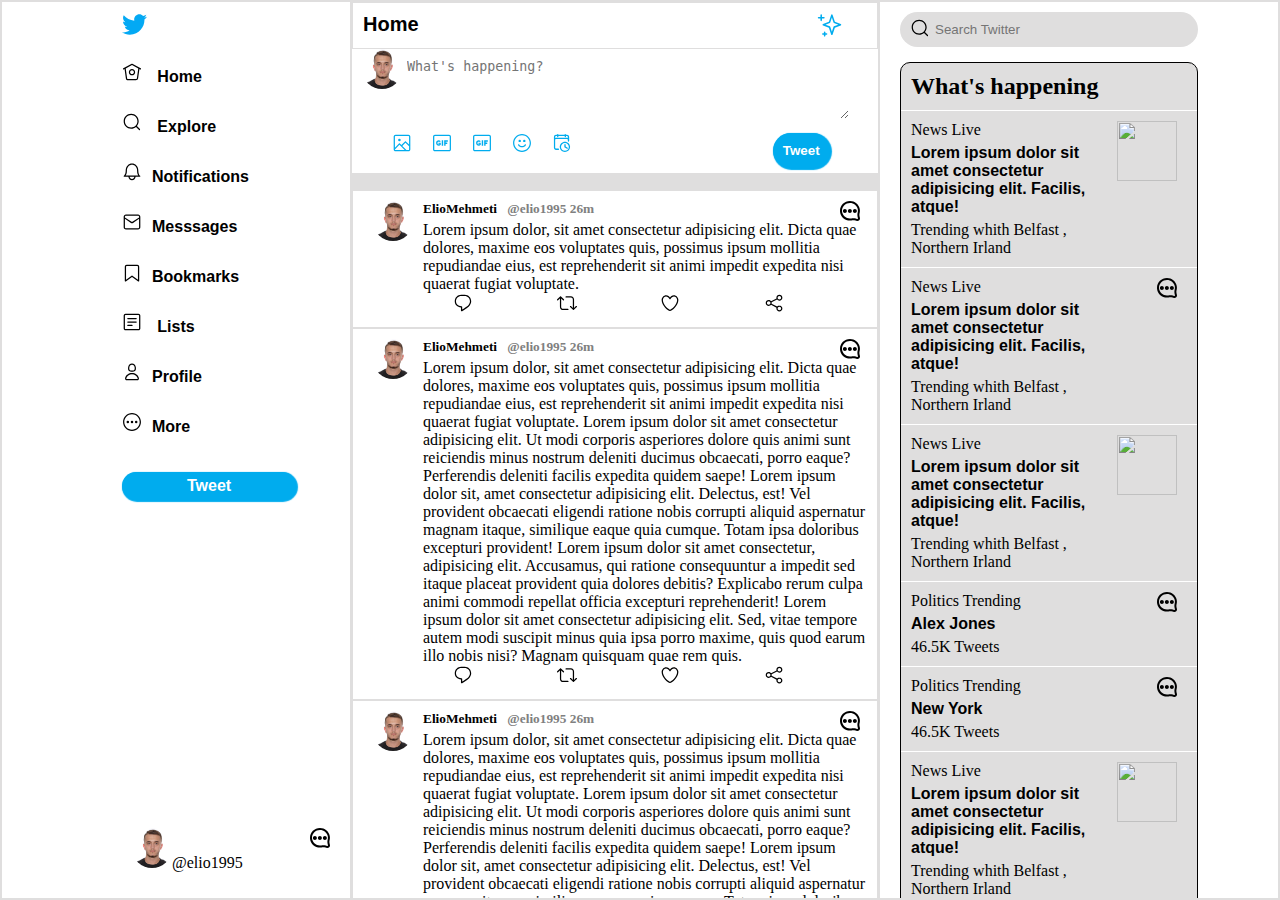
==== commit f8cb9345: "Animation changes" ====
--- a/index.html
+++ b/index.html
@@ -108,9 +108,9 @@
      <button> <svg viewBox="0 0 24 24" class="calendar-icon"><g><path d="M-37.9 18c-.1-.1-.1-.1-.1-.2.1 0 .1.1.1.2z"></path><path d="M-37.9 18c-.1-.1-.1-.1-.1-.2.1 0 .1.1.1.2zM18 2.2h-1.3v-.3c0-.4-.3-.8-.8-.8-.4 0-.8.3-.8.8v.3H7.7v-.3c0-.4-.3-.8-.8-.8-.4 0-.8.3-.8.8v.3H4.8c-1.4 0-2.5 1.1-2.5 2.5v13.1c0 1.4 1.1 2.5 2.5 2.5h2.9c.4 0 .8-.3.8-.8 0-.4-.3-.8-.8-.8H4.8c-.6 0-1-.5-1-1V7.9c0-.3.4-.7 1-.7H18c.6 0 1 .4 1 .7v1.8c0 .4.3.8.8.8.4 0 .8-.3.8-.8v-5c-.1-1.4-1.2-2.5-2.6-2.5zm1 3.7c-.3-.1-.7-.2-1-.2H4.8c-.4 0-.7.1-1 .2V4.7c0-.6.5-1 1-1h1.3v.5c0 .4.3.8.8.8.4 0 .8-.3.8-.8v-.5h7.5v.5c0 .4.3.8.8.8.4 0 .8-.3.8-.8v-.5H18c.6 0 1 .5 1 1v1.2z"></path><path d="M15.5 10.4c-3.4 0-6.2 2.8-6.2 6.2 0 3.4 2.8 6.2 6.2 6.2 3.4 0 6.2-2.8 6.2-6.2 0-3.4-2.8-6.2-6.2-6.2zm0 11c-2.6 0-4.7-2.1-4.7-4.7s2.1-4.7 4.7-4.7 4.7 2.1 4.7 4.7c0 2.5-2.1 4.7-4.7 4.7z"></path><path d="M18.9 18.7c-.1.2-.4.4-.6.4-.1 0-.3 0-.4-.1l-3.1-2v-3c0-.4.3-.8.8-.8.4 0 .8.3.8.8v2.2l2.4 1.5c.2.2.3.6.1 1z"></path></g></svg> </button>
     </div>
     
-    <div class="tweet-button">
+    <div>
     <button class="tweet-1">
-        <a href="page/page.html">Tweet</a>
+        <a href="page/page.html"><span>Tweet</span></a>
     </button>
     </div> 
    </div> 
@@ -671,7 +671,7 @@
 </div>
 </div>
 
-<div class="last-main-news">
+<div class="main-news">
     <div class="news-text">
         <a href="page/page.html">News Live
             <h2>Lorem ipsum dolor sit amet consectetur adipisicing elit. Facilis, atque!</h2>
--- a/style.css
+++ b/style.css
@@ -16,10 +16,6 @@
     background-color: rgb(223, 222, 222);
   
 }
-
-
-
-
 
 
 /* LEFT-MENU */
@@ -142,10 +138,19 @@
     transition: 0.5s;
 }
 
+.navigation .tweet:hover{
+    text-decoration: none;
+    background-color: none;
+    color: black;
+    transform: translate(10px, 5px);
+    transform: scale(1.1);
+}
+
 .navigation .tweet:active{
         background-color: none;
-        color: black;
-        transform: scale(1.1); 
+        color: white;
+        transform: scale(1.05); 
+        transform: translate(10px, 5px);
 }
    
 .tweet span{
@@ -166,6 +171,7 @@
         text-decoration: none;
         background-color: none;
         color: black;
+        transform: translate(10px, 5px);
         transform: scale(1.1);
     }
 
@@ -316,7 +322,7 @@
 
 .comment-tweet{
     display: grid;
-    grid-columns: 80% 20%;
+    grid-template-columns: 80% 20%;
 }
 
 .comment-icon{
@@ -365,26 +371,46 @@
 
 
 .tweet-1{
+
     background-color: #00acee;
     margin-right: 30px;
+    text-align: center;
+    padding: 10px;
     border-radius: 30px 30px 30px 30px;
     box-shadow: 1px 1px 1px 1px #00acee;
     border: none;
-    margin-left: 400px;
-    margin-bottom: 10px;
-    /* display: inline; */
-    
-}
-
-.tweet-1:hover
-
-.tweet-1 a{
+    margin-top: 10px;
+    transition: 0.5s;
+}
+
+.tweet-1:hover{
+    transform: scale(1.1);
+    transform: translate(10px, 5px);
+}
+
+.tweet-1:active{
+    transform: scale(1.05);
+}
+
+
+.tweet-1 a {
+    text-decoration: white;
+}
+
+.tweet-1 a span{
     text-decoration: none;
     color: white;
     font-family:  -apple-system, BlinkMacSystemFont, "Segoe UI", Roboto, Helvetica, Arial, sans-serif;
     font-weight: bold;
-    padding: 20px;
-}
+}
+
+.tweet-1 a span:hover{
+ color: black;
+}
+
+.tweet-1 a span:active{
+    color: white;
+   }
 
 .main .posts{
     overflow: scroll;
@@ -396,22 +422,36 @@
     border: solid 1px rgb(223, 222, 222);
     background-color: white;
     overflow: scroll;
+    padding: 10px;
 }
 
 .posts h2{
     display: inline;
     font-size: smaller;
+    transition: 0.5s;
+}
+
+.posts h2:hover{
+ color: #00acee;
+ transform: scale(1.1);
+}
+
+.posts h2:active{
+color: black;
+transform: scale(1.05);
+transform: translate(4px, 2px);
 }
 
 .posts h3{
     display: inline;
     font-size: smaller;
     color: grey;
+    transition: 0.5s;
 }
 
 .top-post{
     display: grid;
-    grid-template-columns: 17% 68% 15%;
+    grid-template-columns: 19% 66% 15%;
 }
 
 .comment-icon,
@@ -422,6 +462,23 @@
     height: 20px;
 }
 
+.comment-icon:hover,
+.repost-icon:hover,
+.like-icon:hover,
+.share-icon:hover{
+    transform: scale(1.2);
+    fill: #00acee;
+}
+
+.comment-icon:active,
+.repost-icon:active,
+.like-icon:active,
+.share-icon:active{
+    transform: scale(1.1);
+    fill: black;
+    transform: translate(4px, 2px);
+}
+
 .comment-like-icons{
 display: grid;
 grid-template-columns: repeat(4, auto);
@@ -451,6 +508,17 @@
     border-radius: 30px 30px 30px 30px;
     overflow: hidden;
     position: sticky;
+    transition: 0.5s;
+}
+
+.search:hover{
+    transform: scale(1.1);
+    transform: translate(10px, 5px);
+}
+
+.search:active{
+    transform: scale(1.05);
+    transform: translate(5px, 5px);
 }
 
 
@@ -458,8 +526,8 @@
     border: none;
     background-color: rgb(223, 222, 222);
     padding-left: 5px;
-
-}
+}
+
 
 .search-input{
     width: auto;
@@ -469,10 +537,11 @@
     background-color: rgb(223, 222, 222);
 }
 
+
+
 .search-icon{
     width: 20px;
 }
-
 
 .news{
     border: solid 1px black;
@@ -484,6 +553,12 @@
 .news .title{
     border-bottom: solid 1px white;   
     padding: 10px 10px 10px 10px;
+    transition: 0.8s;
+}
+
+.news .title:hover{
+    transform: scale(1.05);
+    color: #00acee;
 }
 
 .main-news{
@@ -504,11 +579,26 @@
     color: black;
 }
 
+.news-text{
+    transition: 0.5s;
+}
+
+
+.news-text:hover{
+    color: #00acee;
+    transform: scale(1.1);
+    transform: translate(6px, 3px);
+}
+
+.news-text:active{
+    transform: scale(1.05);
+    transform: translate(8px, 4px);
+}
 
 
 
 .main-news .news-text h2{
-    font-size: 17px;
+    font-size: 16px;
     font-family: -apple-system, BlinkMacSystemFont, "Segoe UI", Roboto, Helvetica, Arial, sans-serif;
     margin: 5px 0 5px 0;
 }
@@ -517,8 +607,29 @@
     margin-left: 40px ;
 }
 
+.news-image svg:hover{
+    transform: scale(1.2);
+    fill: #00acee;
+}
+
+
 .end-right-menu {
     margin: 10px 0 10px 30px;
+}
+
+.end-right-menu p{
+    font-family:-apple-system, BlinkMacSystemFont, 'Segoe UI', Roboto, Oxygen, Ubuntu, Cantarell, 'Open Sans', 'Helvetica Neue', sans-serif;
+    transition: 0.5s; 
+}
+
+.end-right-menu p:hover{
+    color: #00acee;
+    transform: scale(1.05);
+}
+
+.end-right-menu p:active{
+    transform: scale(1.02);
+    transform: translate(6px, 3px);
 }
 
 input : not(:placeholder-shown):invalid {
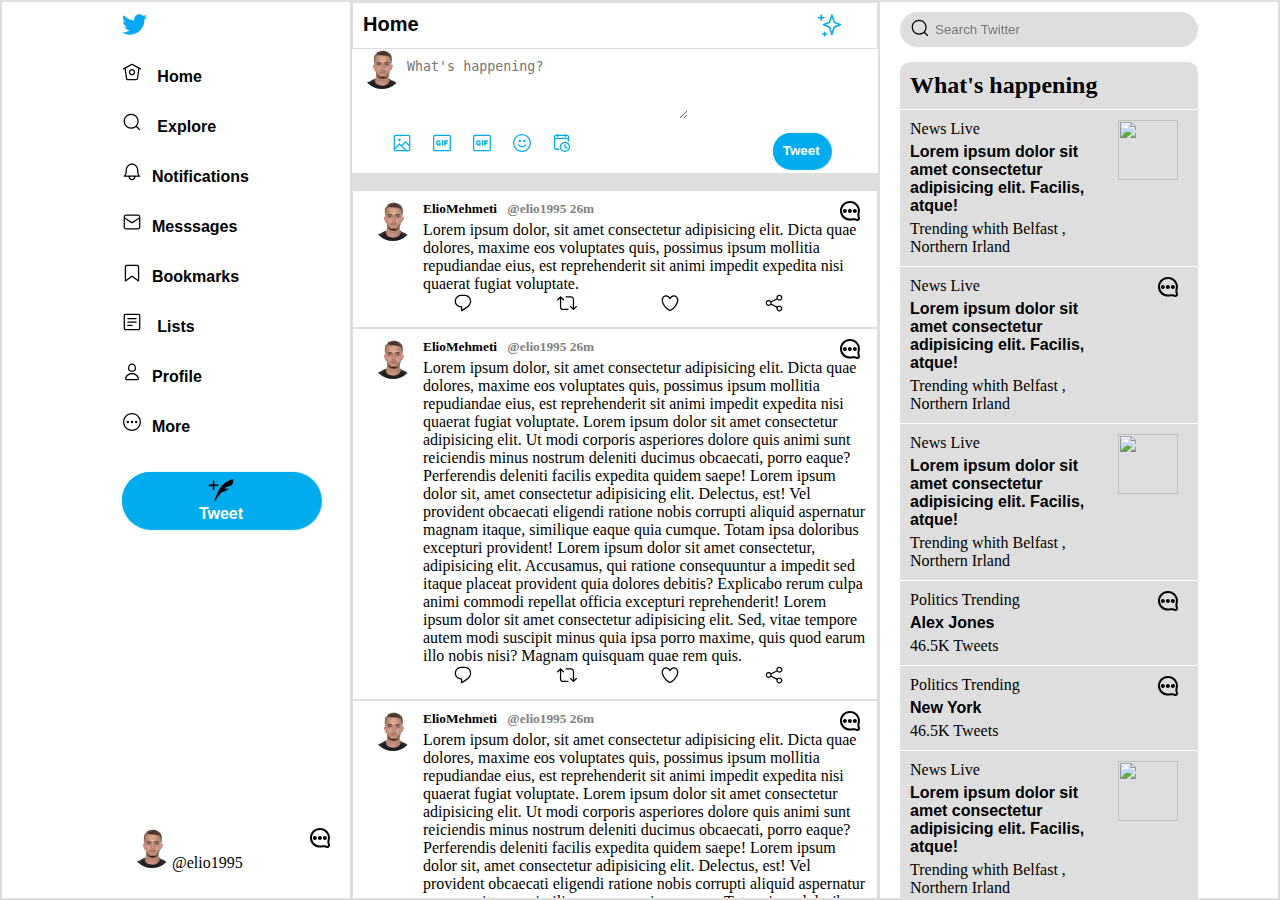
==== commit 7ec163b2: "Enter" ====
--- a/index.html
+++ b/index.html
@@ -48,7 +48,7 @@
 
 <div>
     <button class="tweet">
-        <a href="page/page.html"> <span>Tweet</span></a>
+        <a href="page/page.html"><svg viewBox="0 0 24 24" class="twitter-icon"><g><path d="M8.8 7.2H5.6V3.9c0-.4-.3-.8-.8-.8s-.7.4-.7.8v3.3H.8c-.4 0-.8.3-.8.8s.3.8.8.8h3.3v3.3c0 .4.3.8.8.8s.8-.3.8-.8V8.7H9c.4 0 .8-.3.8-.8s-.5-.7-1-.7zm15-4.9v-.1h-.1c-.1 0-9.2 1.2-14.4 11.7-3.8 7.6-3.6 9.9-3.3 9.9.3.1 3.4-6.5 6.7-9.2 5.2-1.1 6.6-3.6 6.6-3.6s-1.5.2-2.1.2c-.8 0-1.4-.2-1.7-.3 1.3-1.2 2.4-1.5 3.5-1.7.9-.2 1.8-.4 3-1.2 2.2-1.6 1.9-5.5 1.8-5.7z"></path></g></svg> <span>Tweet</span></a>
     </button>
     </div> 
 
@@ -81,18 +81,19 @@
 <h1>Home</h1>
 <svg viewBox="0 0 24 24" class="star-icon"><g><path d="M22.772 10.506l-5.618-2.192-2.16-6.5c-.102-.307-.39-.514-.712-.514s-.61.207-.712.513l-2.16 6.5-5.62 2.192c-.287.112-.477.39-.477.7s.19.585.478.698l5.62 2.192 2.16 6.5c.102.306.39.513.712.513s.61-.207.712-.513l2.16-6.5 5.62-2.192c.287-.112.477-.39.477-.7s-.19-.585-.478-.697zm-6.49 2.32c-.208.08-.37.25-.44.46l-1.56 4.695-1.56-4.693c-.07-.21-.23-.38-.438-.462l-4.155-1.62 4.154-1.622c.208-.08.37-.25.44-.462l1.56-4.693 1.56 4.694c.07.212.23.382.438.463l4.155 1.62-4.155 1.622zM6.663 3.812h-1.88V2.05c0-.414-.337-.75-.75-.75s-.75.336-.75.75v1.762H1.5c-.414 0-.75.336-.75.75s.336.75.75.75h1.782v1.762c0 .414.336.75.75.75s.75-.336.75-.75V5.312h1.88c.415 0 .75-.336.75-.75s-.335-.75-.75-.75zm2.535 15.622h-1.1v-1.016c0-.414-.335-.75-.75-.75s-.75.336-.75.75v1.016H5.57c-.414 0-.75.336-.75.75s.336.75.75.75H6.6v1.016c0 .414.335.75.75.75s.75-.336.75-.75v-1.016h1.098c.414 0 .75-.336.75-.75s-.336-.75-.75-.75z"></path></g></svg>
 </div>
+
 <div class="comment-box">
 
     <form action="textarea">
         <label class="comment">
             <img  class="profile-picture" src="images/photos/profile.jpg" alt="elio"
             height="50px"
-            width="50">
+            width="50px">
             <textarea
             class="write-comment"
             placeholder="What's happening?"
             name="message"
-            cols="55"
+            cols="35"
             rows="4"
             minlength="10" 
             ></textarea>
@@ -532,8 +533,8 @@
 <!-- RIGHT-MENU -->
 <aside class="right-menu"> 
 
-    <form class="search" action="search">
-        <button href="#search" class="search-button"><svg viewBox="0 0 24 24" class="search-icon"><g><path d="M21.53 20.47l-3.66-3.66C19.195 15.24 20 13.214 20 11c0-4.97-4.03-9-9-9s-9 4.03-9 9 4.03 9 9 9c2.215 0 4.24-.804 5.808-2.13l3.66 3.66c.147.146.34.22.53.22s.385-.073.53-.22c.295-.293.295-.767.002-1.06zM3.5 11c0-4.135 3.365-7.5 7.5-7.5s7.5 3.365 7.5 7.5-3.365 7.5-7.5 7.5-7.5-3.365-7.5-7.5z"></path></g></svg></button> 
+    <form class="search" action="page/page.html">
+        <button type="submit" class="search-button"><svg viewBox="0 0 24 24" class="search-icon"><g><path d="M21.53 20.47l-3.66-3.66C19.195 15.24 20 13.214 20 11c0-4.97-4.03-9-9-9s-9 4.03-9 9 4.03 9 9 9c2.215 0 4.24-.804 5.808-2.13l3.66 3.66c.147.146.34.22.53.22s.385-.073.53-.22c.295-.293.295-.767.002-1.06zM3.5 11c0-4.135 3.365-7.5 7.5-7.5s7.5 3.365 7.5 7.5-3.365 7.5-7.5 7.5-7.5-3.365-7.5-7.5z"></path></g></svg></button> 
 <label>
     <input  placeholder="Search Twitter" class="search-input" type="search" name="" id="search">
 </label>
--- a/style.css
+++ b/style.css
@@ -138,6 +138,19 @@
     transition: 0.5s;
 }
 
+.navigation .tweet .twitter-icon{
+   width: 30px;
+}
+
+@media screen (max-width: 600px) {
+    .navigation .tweet .twitter-icon{
+        display: block;
+    } 
+    .tweet span{
+        display: none;
+    }
+}
+
 .navigation .tweet:hover{
     text-decoration: none;
     background-color: none;
@@ -238,8 +251,9 @@
 .main{
     border: solid 1px rgb(223, 222, 222);
     background-color: rgb(223, 222, 222);
-    overflow: scroll;
+     overflow: scroll;
     overflow: auto;
+    position: relative;
 }
 
 ::-webkit-scrollbar { 
@@ -252,7 +266,8 @@
     grid-template-columns: 90% 10%;
     padding: 10px;
     background-color: white;
-    position: sticky; 
+    position: sticky;
+    top: 0; 
 }
 
 .top-main h1{
@@ -310,7 +325,7 @@
 }
 
 .comment .write-comment:hover{
-    background-color:#9ed4e9;
+    background-color:white;
     transform: scale(1.05);
 }
 
@@ -508,6 +523,8 @@
     border-radius: 30px 30px 30px 30px;
     overflow: hidden;
     position: sticky;
+    position: sticky;
+    top: 0; 
     transition: 0.5s;
 }
 
@@ -544,7 +561,6 @@
 }
 
 .news{
-    border: solid 1px black;
     margin: 15px 80px 0 20px;
     background-color: rgb(223, 222, 222);
     border-radius: 10px 10px 10px 10px;
@@ -643,17 +659,17 @@
     body{  
      grid-template: 
      "left-menu main" 1fr/
-     200px 1fr;}
-     .right-menu{
+     100px 1fr;}
+     /* .right-menu{
          display: none;
-     }
+     } */
      .navigation a span{
          display: none;
      }
-     .navigation .tweet{
+     /* .navigation .tweet{
          display: none;
      }
-    
+     */
      @media screen and (max-width:700px) {
          body{
              grid-template: 
@@ -663,5 +679,9 @@
          .left-menu {
              display: none;
          } 
+
+         .right-menu{
+             display: none;
+         }
      }
  }